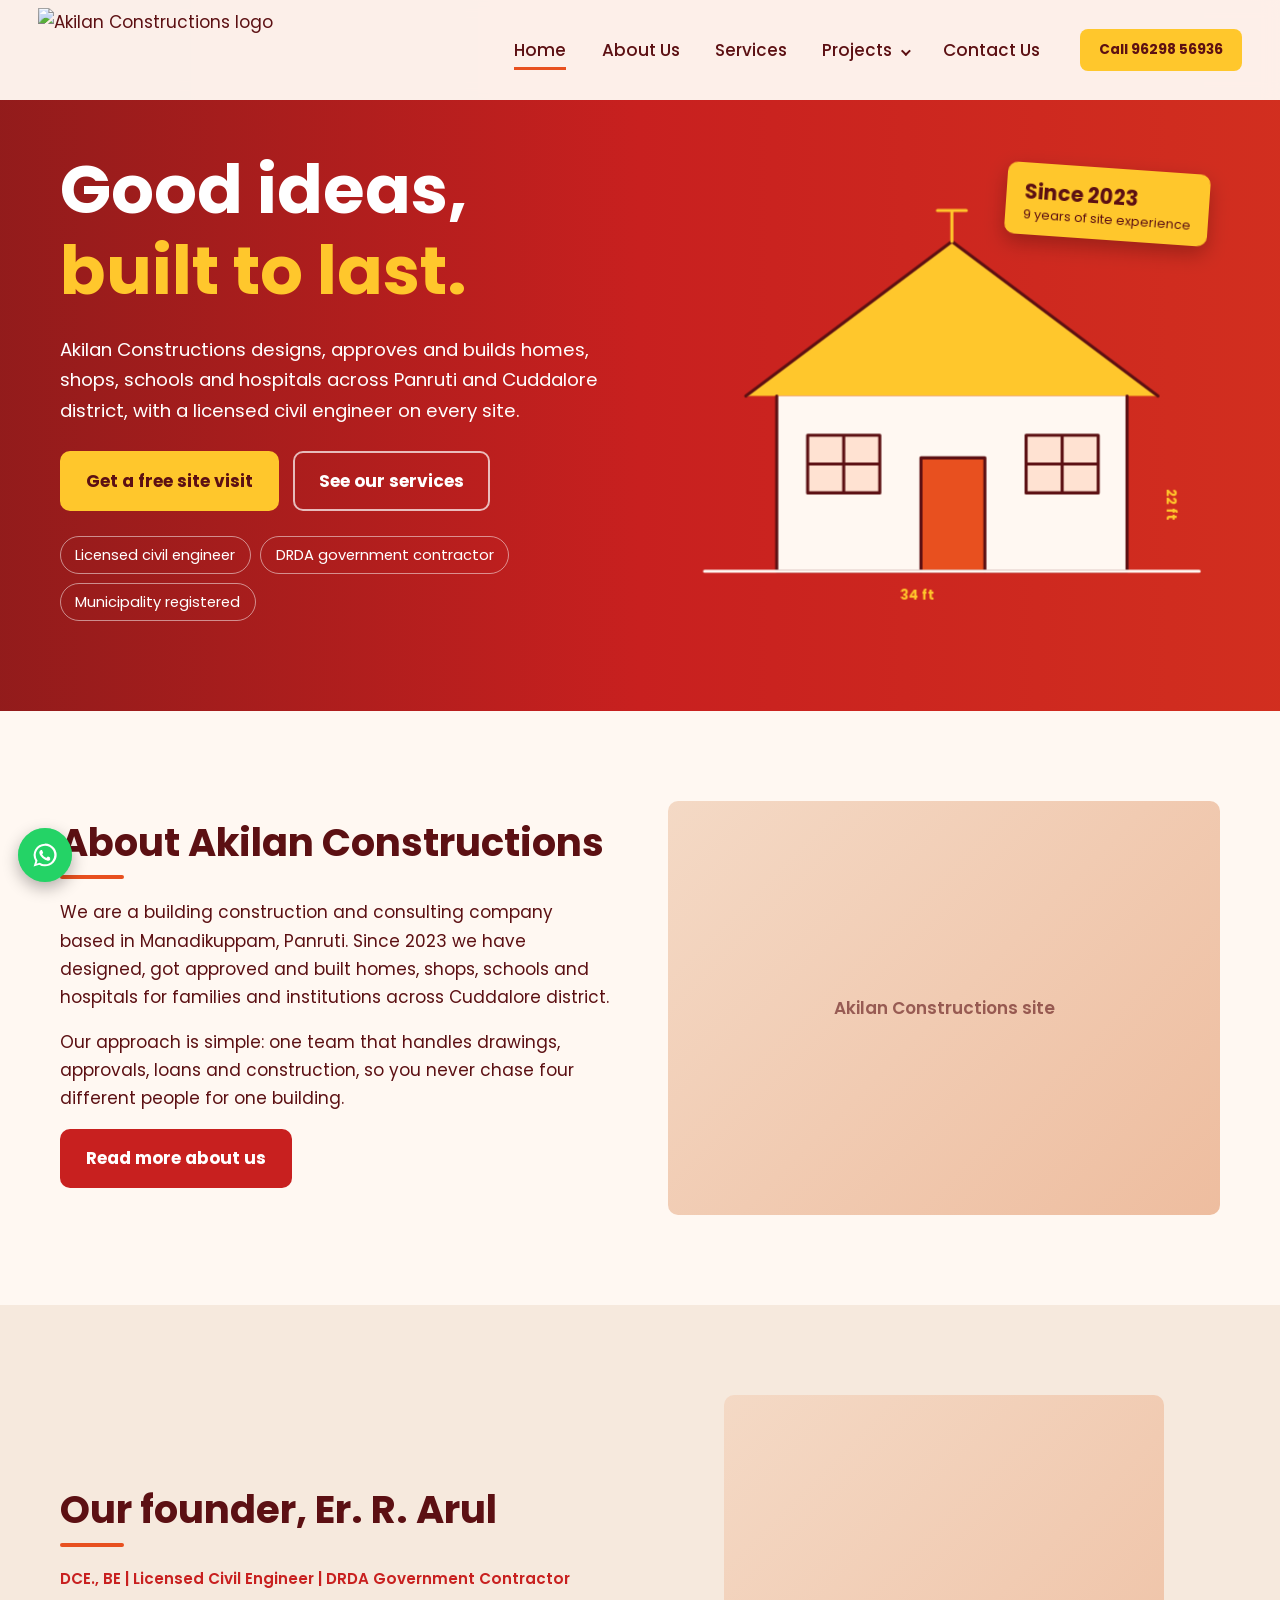
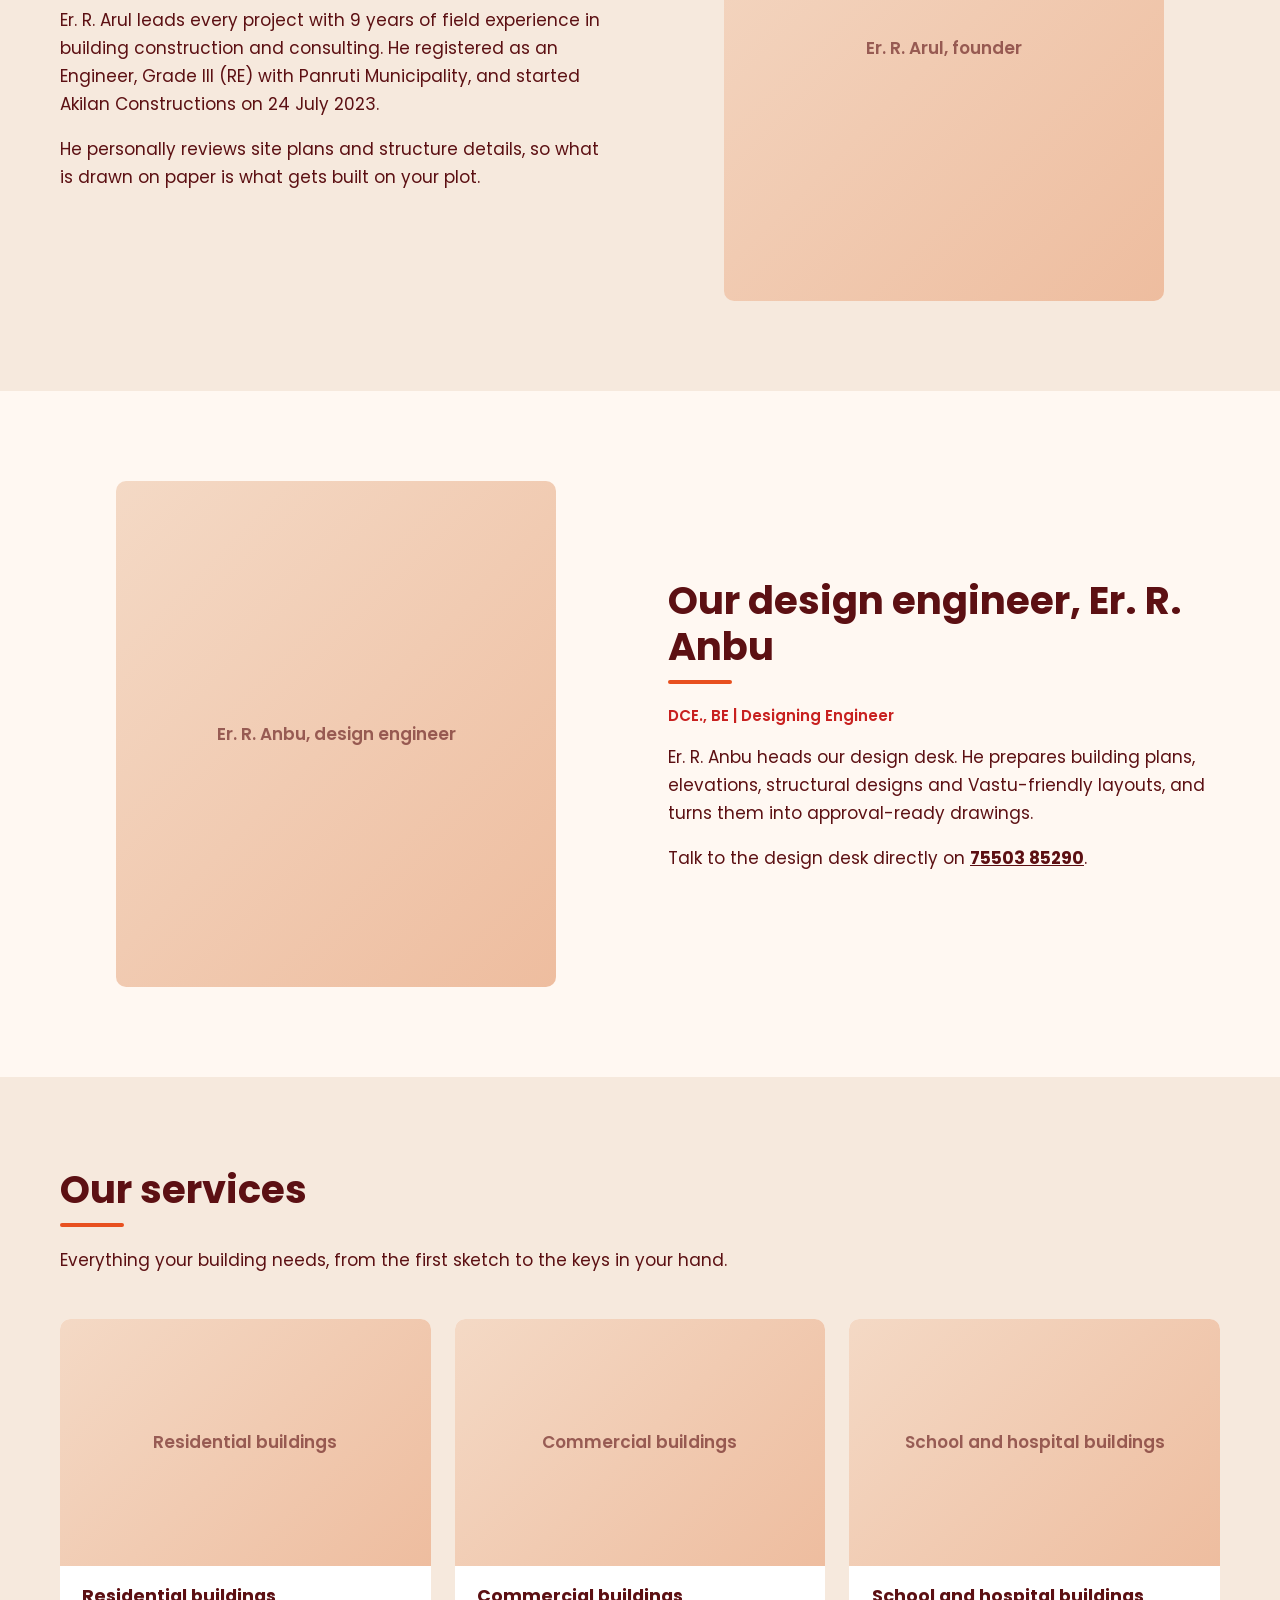
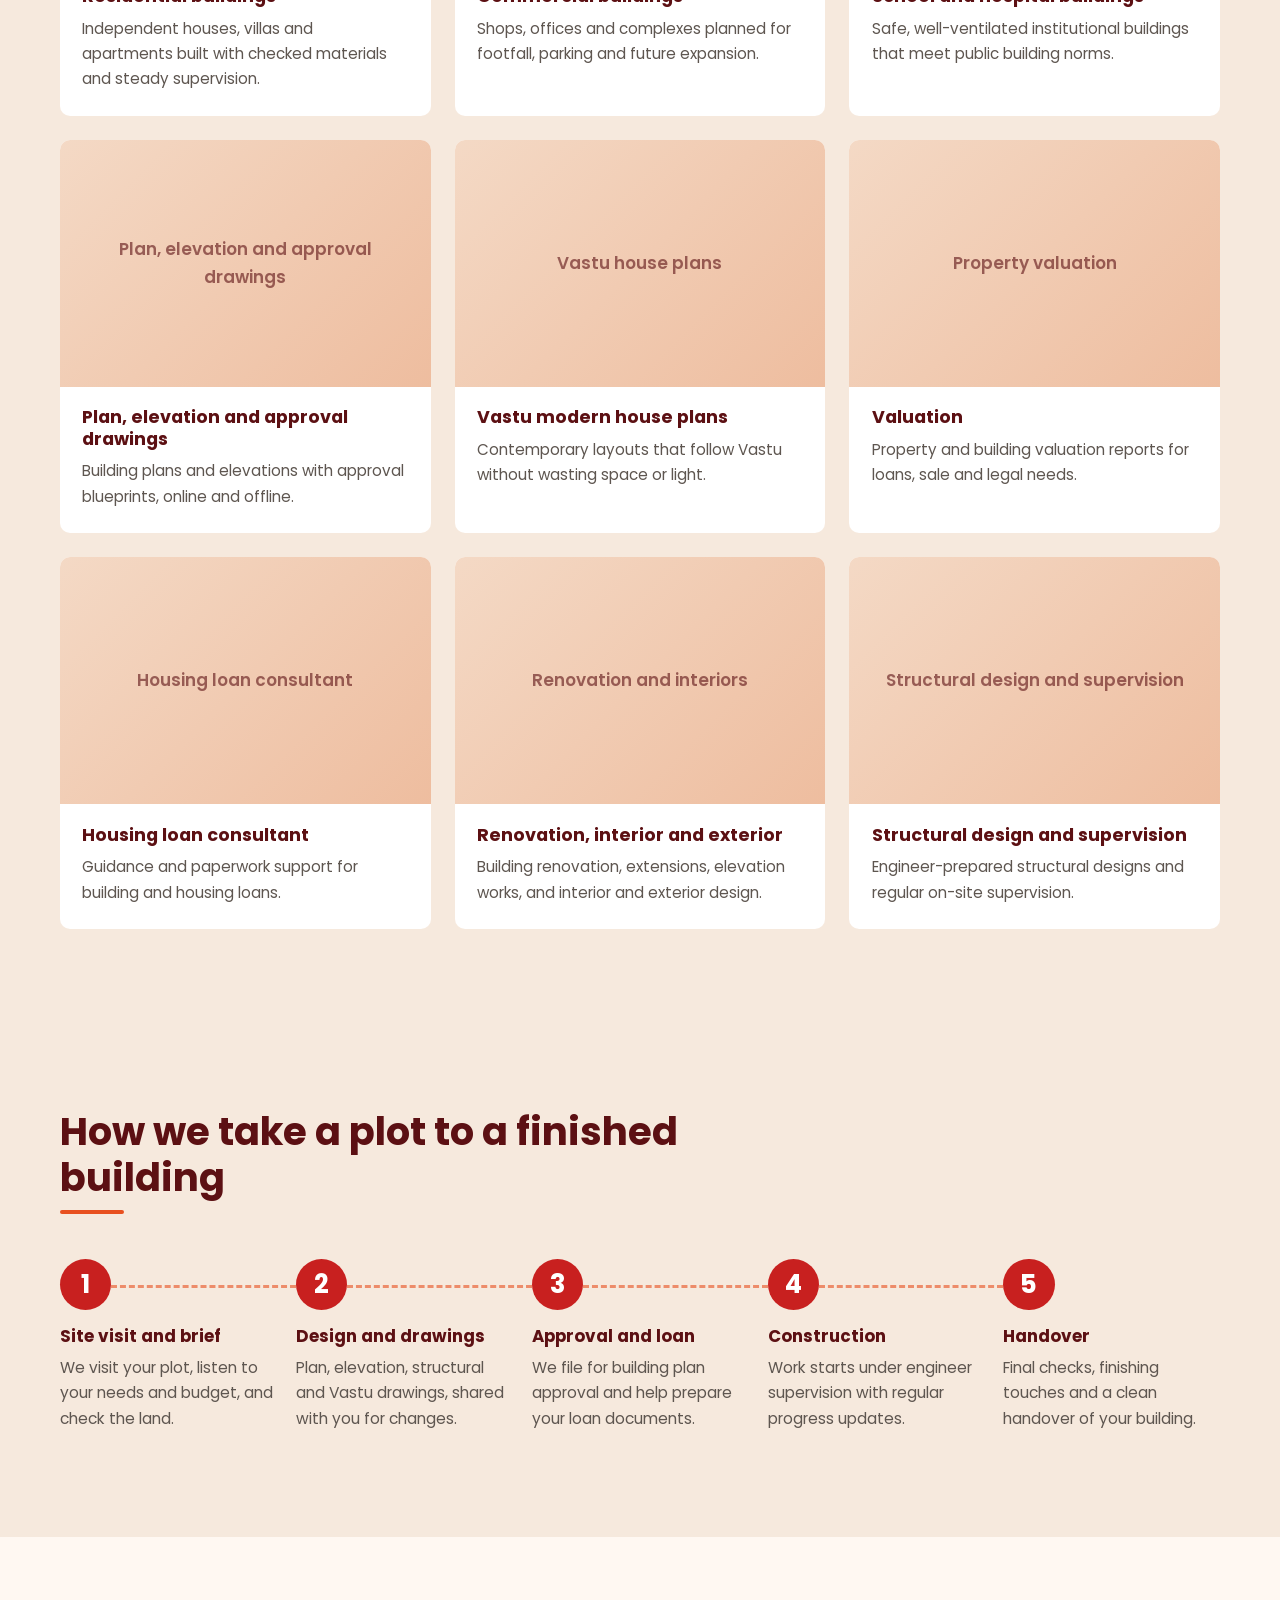
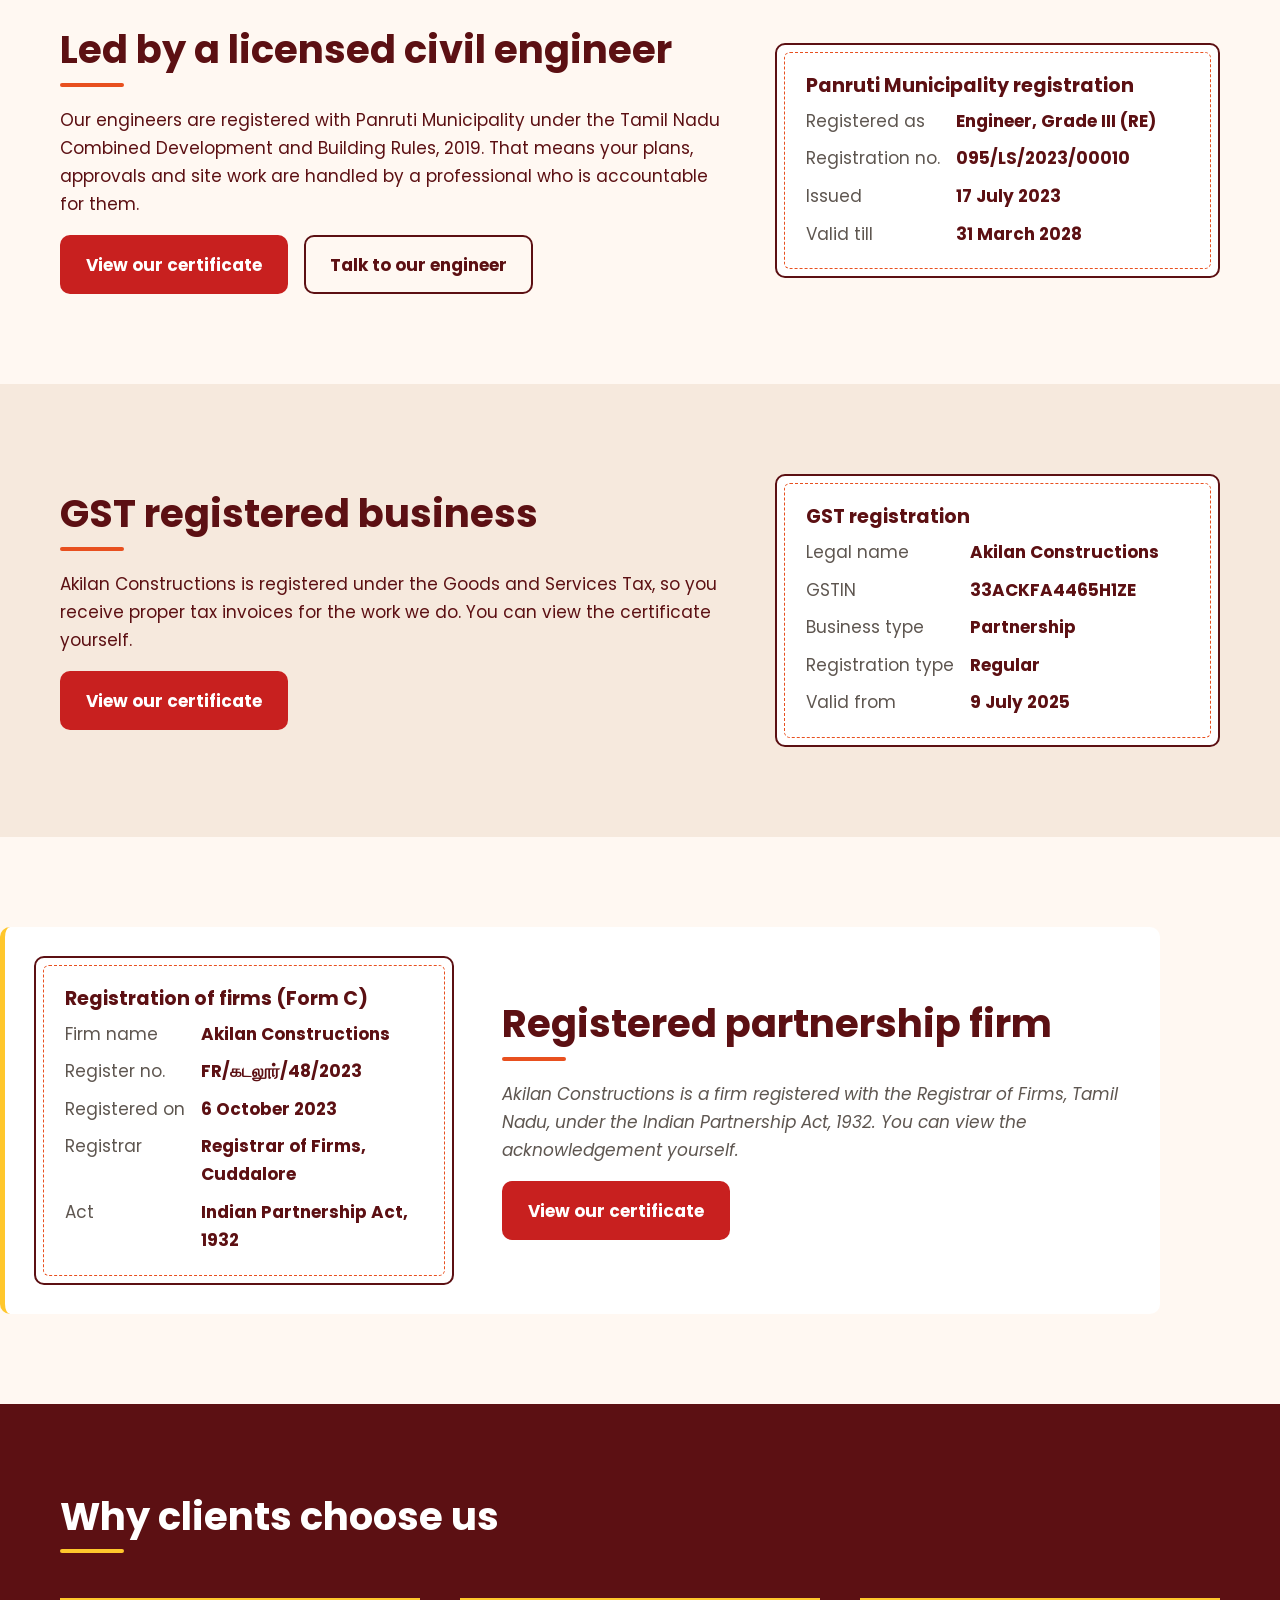
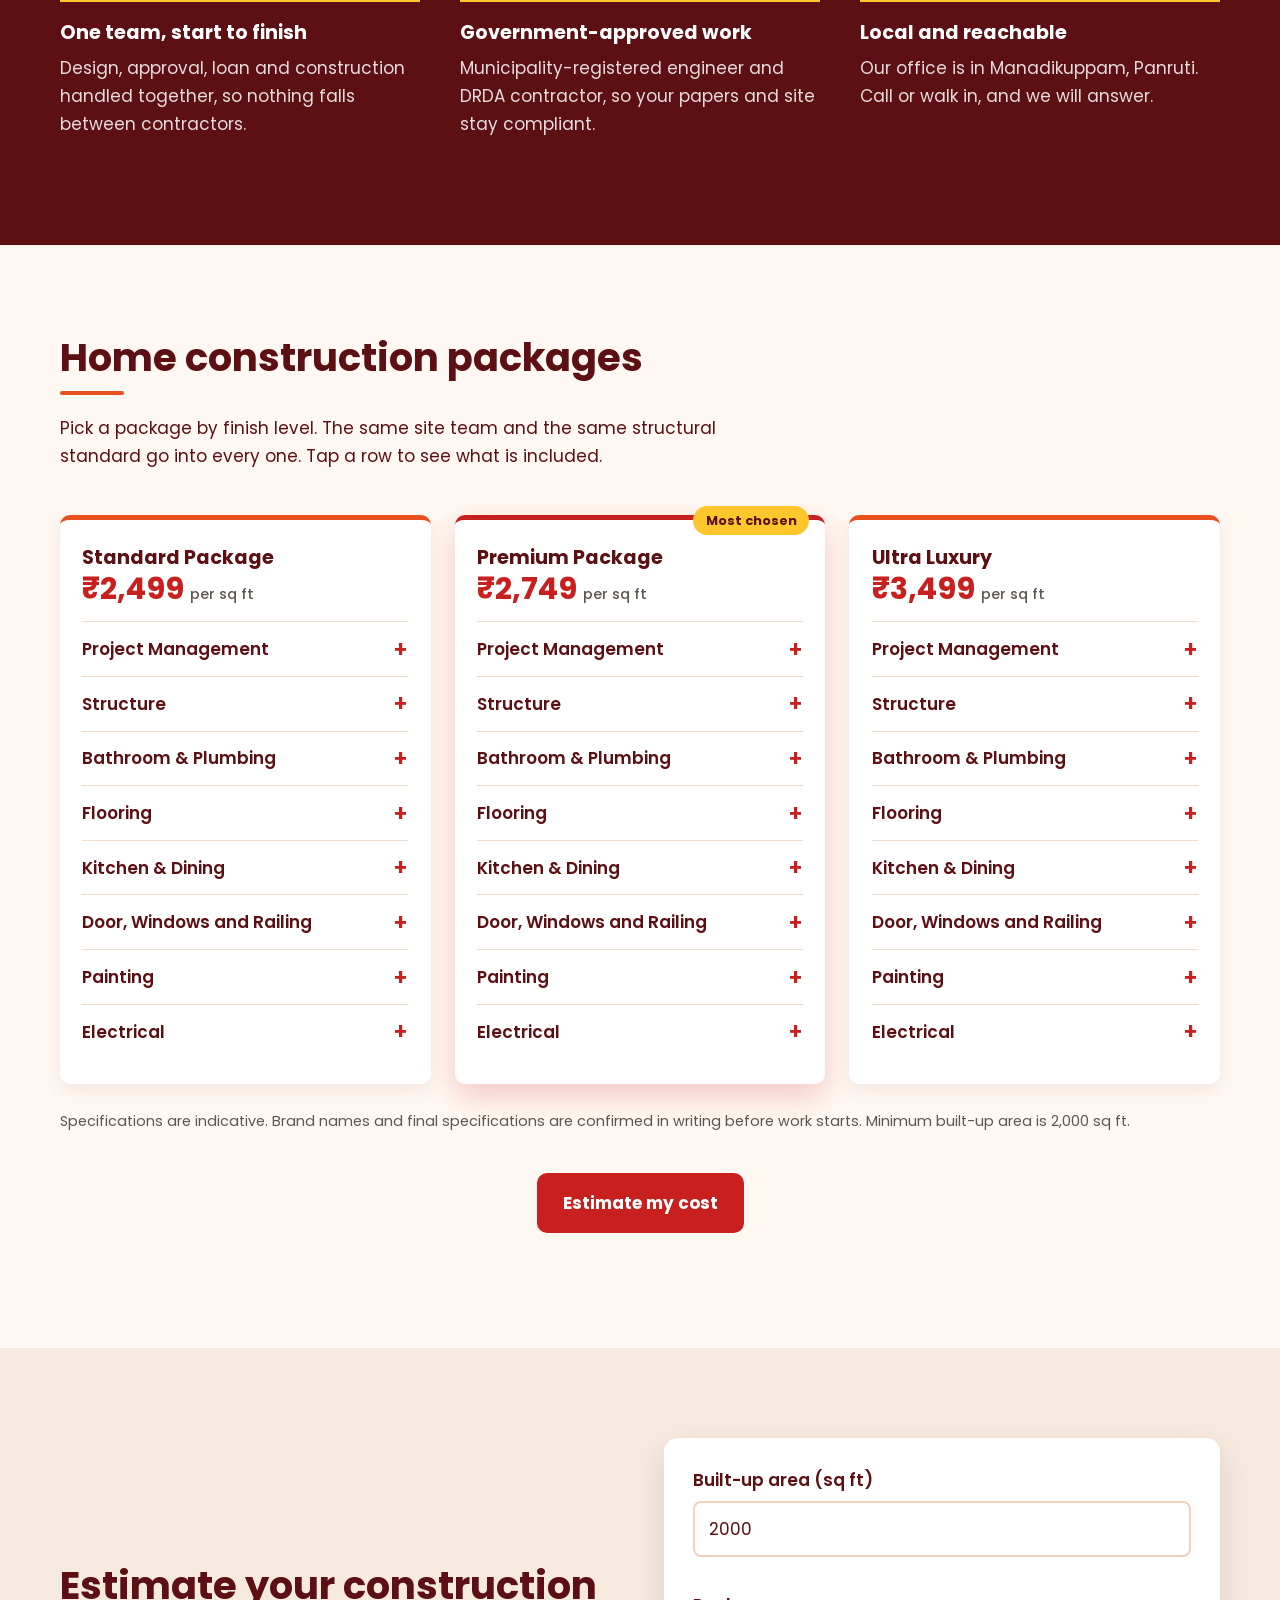
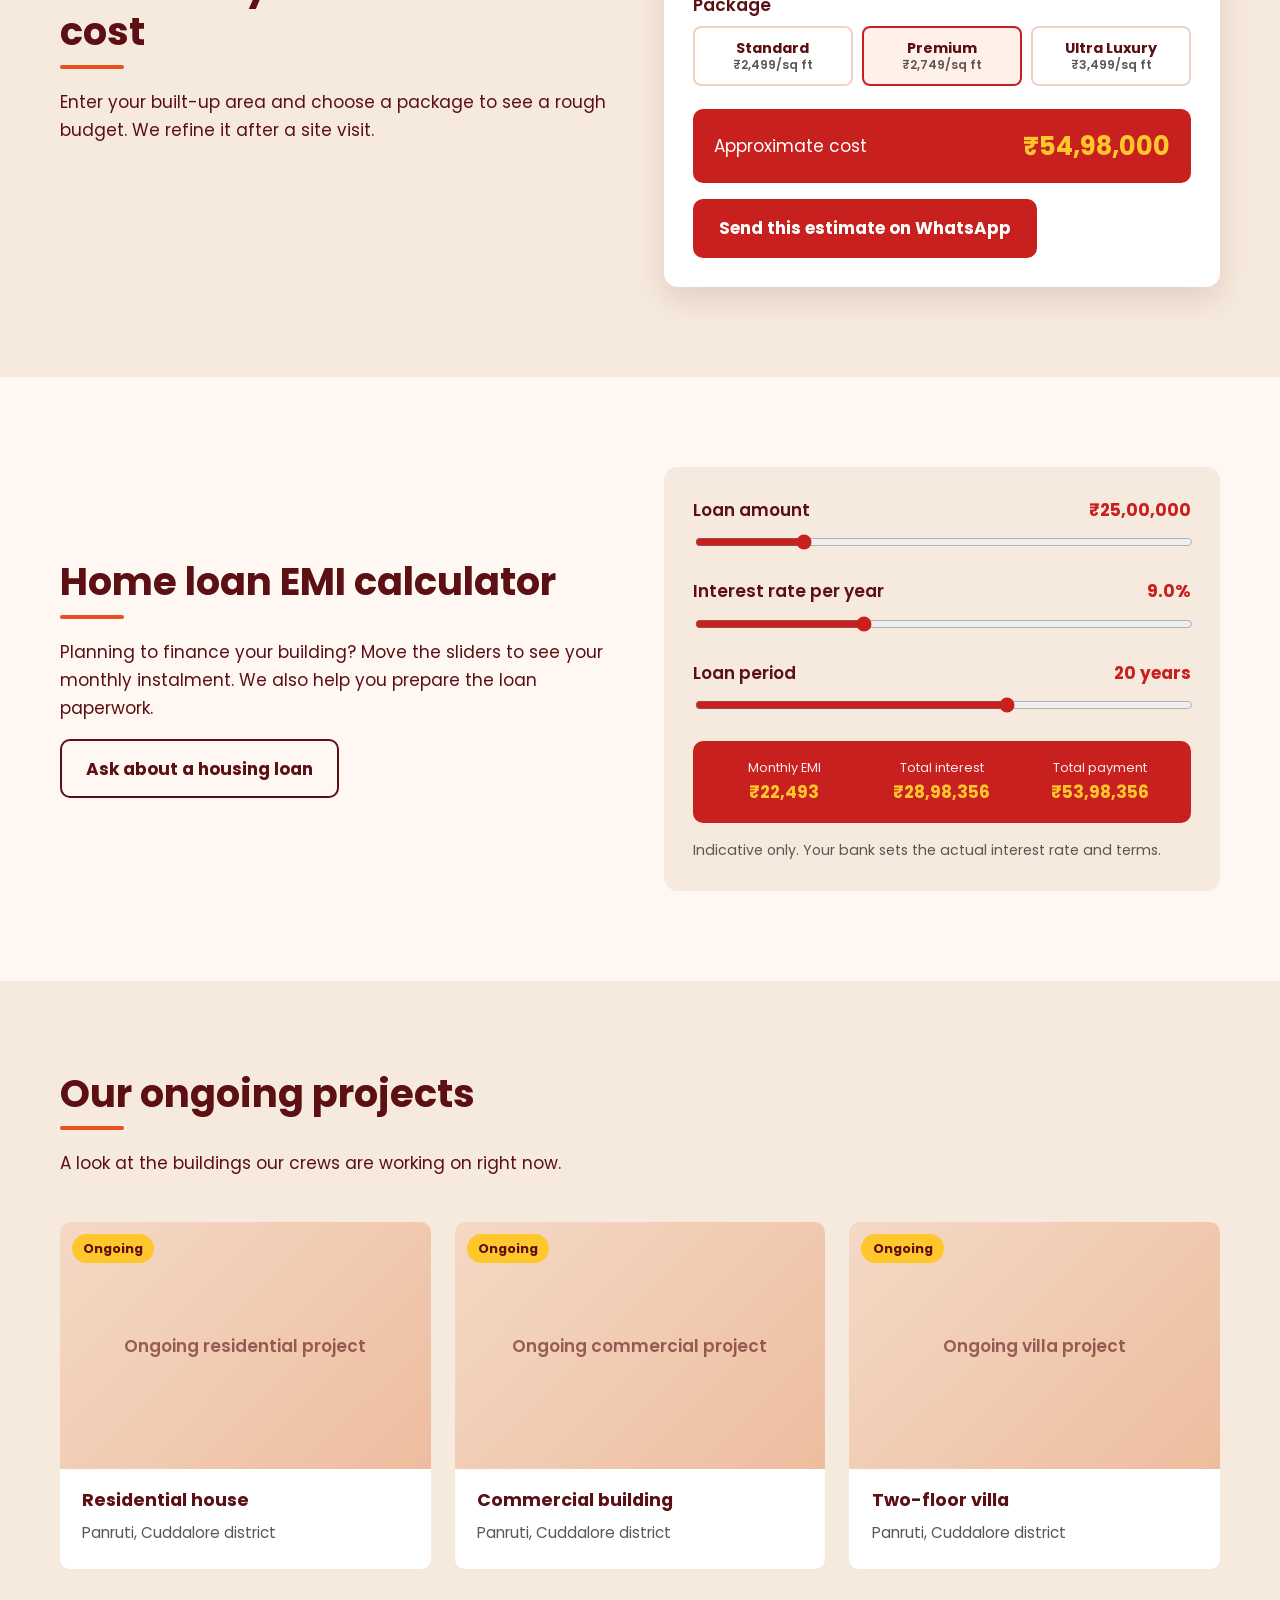
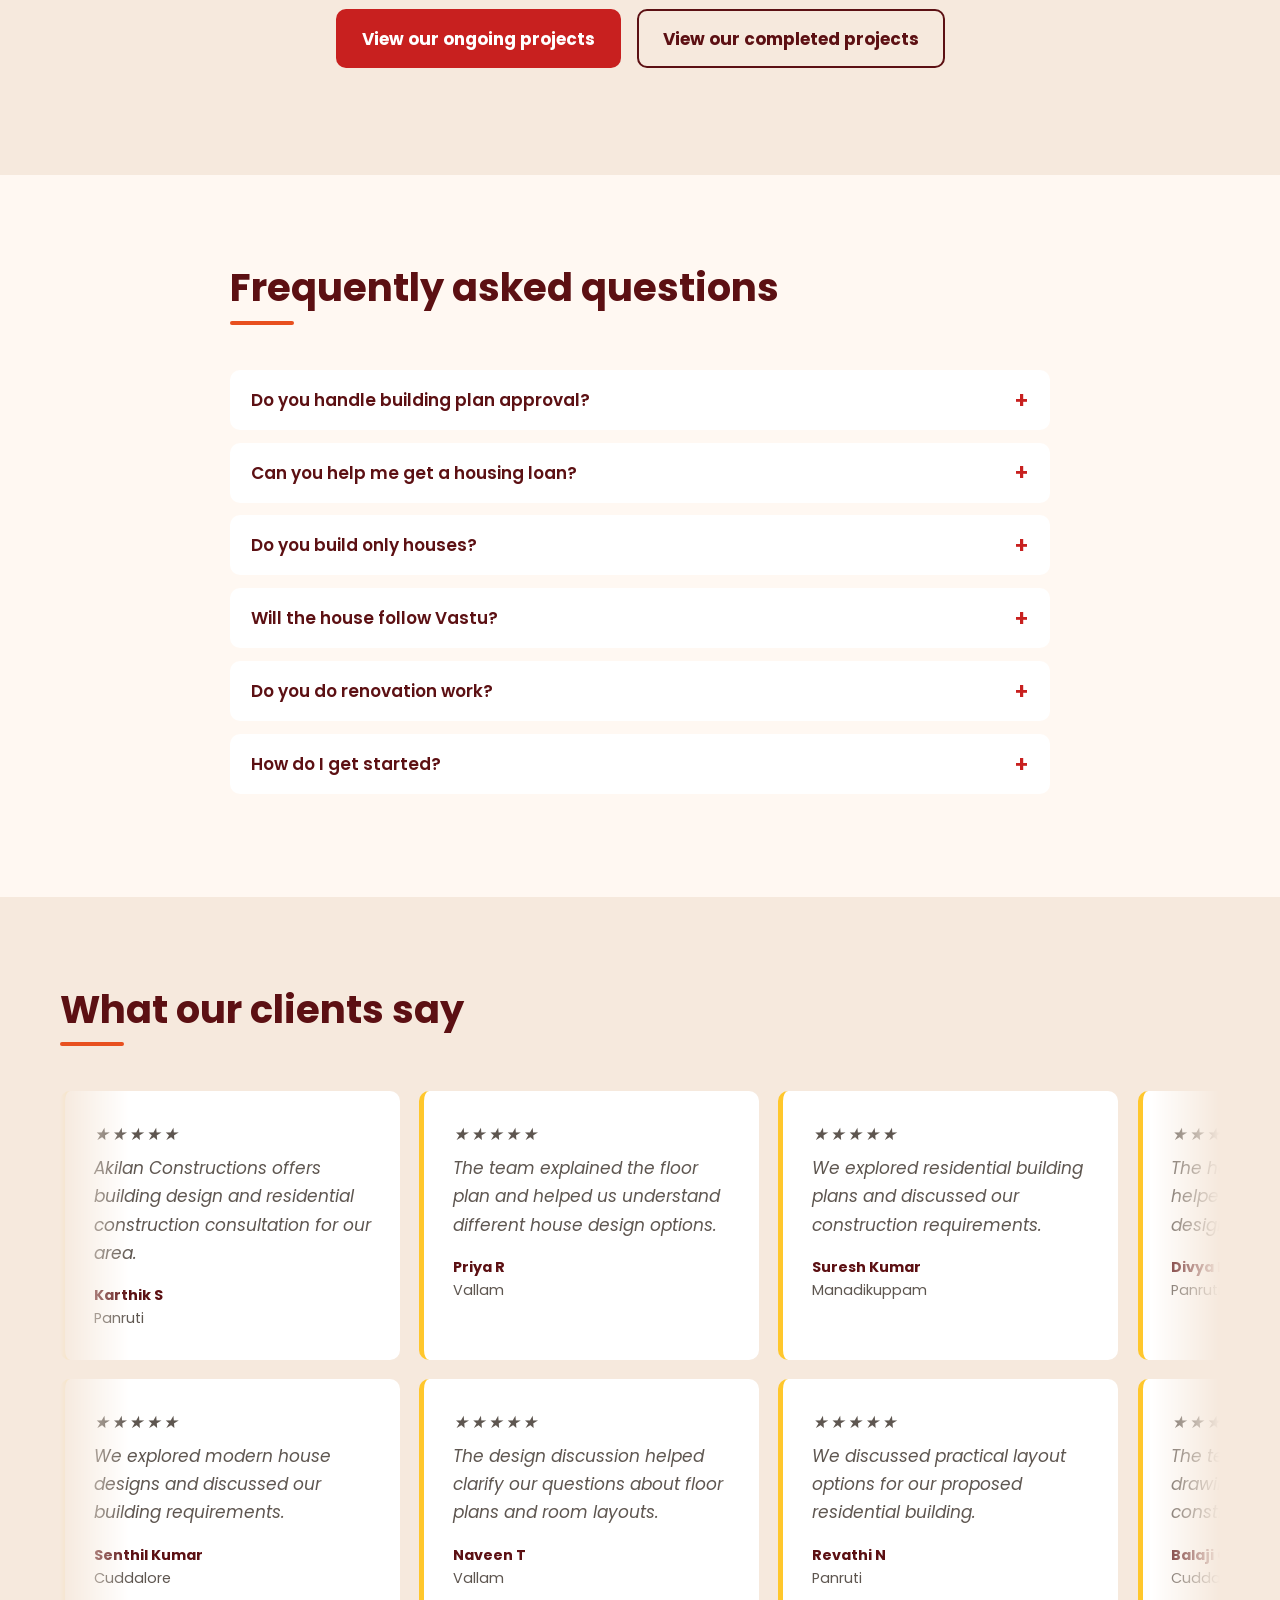
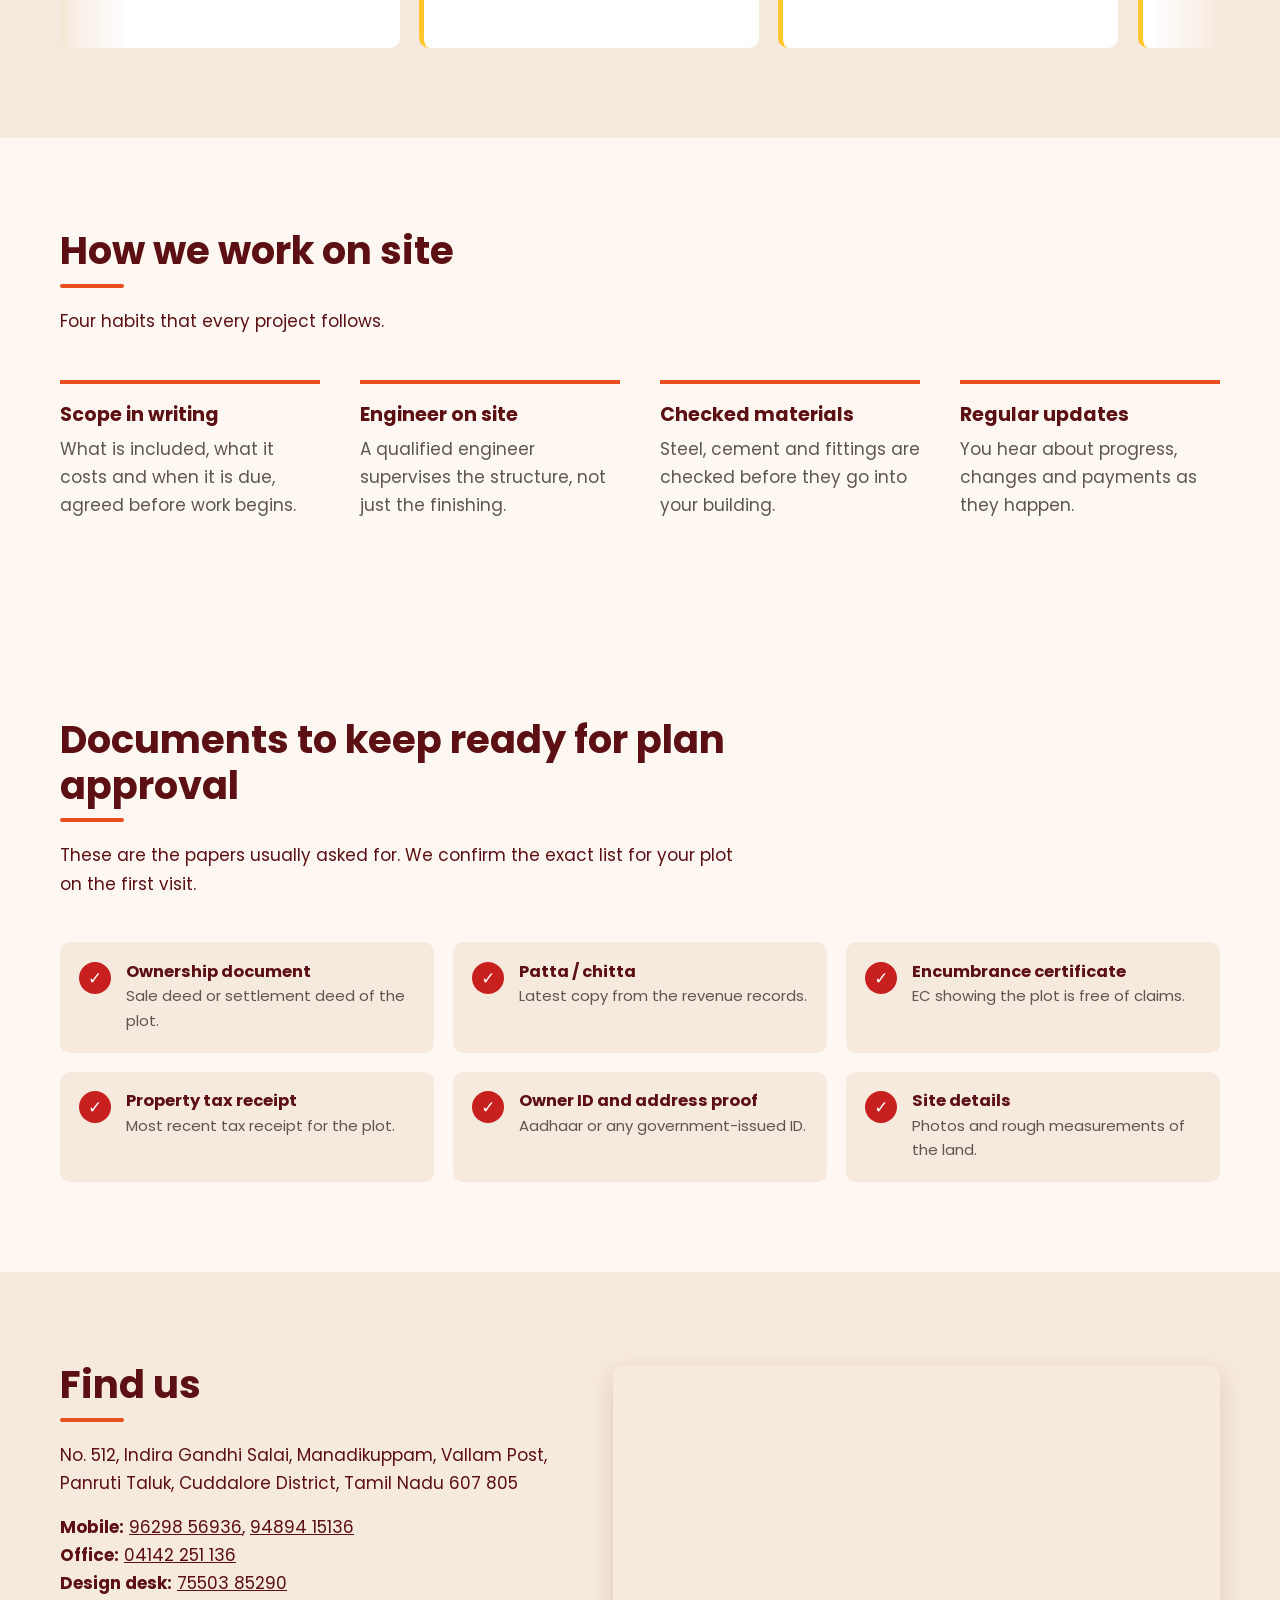
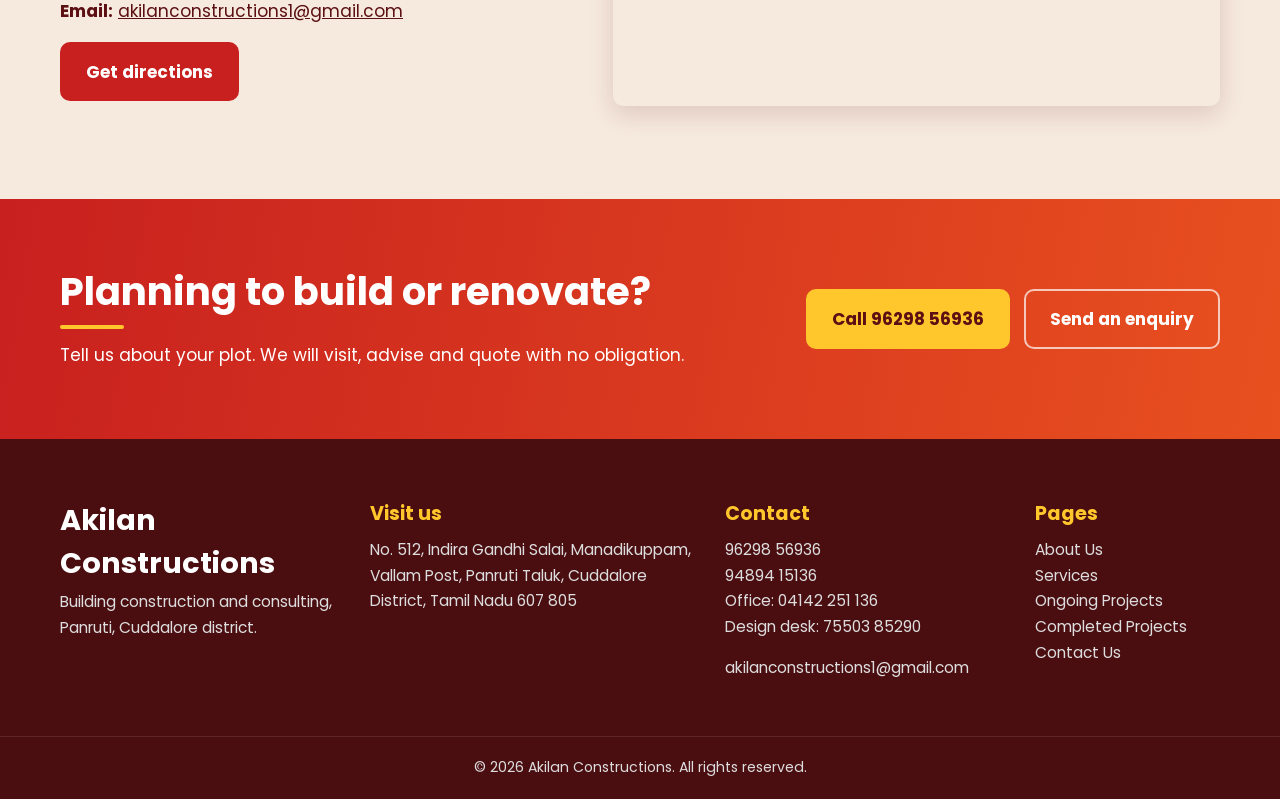
==== index.html @ a01ad52e "Add files via upload" ====
<!DOCTYPE html>
<html lang="en">
<head>
<meta charset="UTF-8">
<meta name="viewport" content="width=device-width, initial-scale=1">
<title>Akilan Constructions | Building Construction &amp; Consulting, Panruti</title>
<meta name="description" content="Akilan Constructions, Panruti: residential, commercial, school and hospital buildings, plan approval, Vastu house plans, valuation and housing loan help.">
<link rel="preconnect" href="https://fonts.googleapis.com">
<link rel="preconnect" href="https://fonts.gstatic.com" crossorigin>
<link href="https://fonts.googleapis.com/css2?family=Poppins:wght@400;500;600;700&display=swap" rel="stylesheet">
<link rel="stylesheet" href="css/style.css">
</head>
<body>

<header class="site-header" id="top">
  <div class="container nav-wrap">
    <a href="index.html" class="logo" aria-label="Akilan Constructions home">
      <img src="images/logo.png" alt="Akilan Constructions logo">
    </a>

    <button class="menu-toggle" aria-label="Open menu" aria-expanded="false" aria-controls="nav">
      <span></span><span></span><span></span>
    </button>

    <nav id="nav" class="nav">
      <ul>
        <li><a href="index.html" class="active">Home</a></li>
        <li><a href="about.html">About Us</a></li>
        <li><a href="services.html">Services</a></li>
        <li class="has-sub">
          <a href="projects.html" aria-haspopup="true">Projects <span class="caret" aria-hidden="true"></span></a>
          <ul class="sub">
            <li><a href="ongoing-projects.html">Ongoing Projects</a></li>
            <li><a href="completed-projects.html">Completed Projects</a></li>
          </ul>
        </li>
        <li><a href="contact.html">Contact Us</a></li>
      </ul>
      <a href="tel:+919629856936" class="btn btn-yellow nav-call">Call 96298 56936</a>
    </nav>
  </div>
</header>

<main>
<!-- HERO -->
<section class="hero">
  <div class="container hero-grid">
    <div class="hero-copy">
      <h1><span class="line">Good ideas,</span><span class="line">built to last.</span></h1>
      <p class="lead">Akilan Constructions designs, approves and builds homes, shops, schools and hospitals across Panruti and Cuddalore district, with a licensed civil engineer on every site.</p>
      <div class="hero-actions">
        <a href="contact.html" class="btn btn-red">Get a free site visit</a>
        <a href="services.html" class="btn btn-ghost">See our services</a>
      </div>
      <ul class="hero-tags">
        <li>Licensed civil engineer</li>
        <li>DRDA government contractor</li>
        <li>Municipality registered</li>
      </ul>
    </div>
    <div class="hero-art" aria-hidden="true">
  <svg viewBox="0 0 520 440" class="house-svg">
    <g class="fills">
      <polygon points="60,230 260,80 460,230" fill="#FFC72C"/>
      <rect x="90" y="230" width="340" height="170" fill="#FFF8F2"/>
      <rect x="230" y="290" width="62" height="110" fill="#E8501F"/>
      <rect x="120" y="268" width="70" height="56" fill="#FFE2D2"/>
      <rect x="332" y="268" width="70" height="56" fill="#FFE2D2"/>
    </g>
    <g class="strokes" fill="none" stroke="#5C1013" stroke-width="3" stroke-linecap="round" stroke-linejoin="round">
      <path pathLength="1" d="M60 230 L260 80 L460 230"/>
      <path pathLength="1" d="M90 230 V400 H430 V230"/>
      <path pathLength="1" d="M230 400 V290 H292 V400"/>
      <path pathLength="1" d="M120 268 H190 V324 H120 Z M155 268 V324 M120 296 H190"/>
      <path pathLength="1" d="M332 268 H402 V324 H332 Z M367 268 V324 M332 296 H402"/>
      <path pathLength="1" d="M20 400 H500" stroke="#FFF8F2"/>
      <path pathLength="1" d="M260 80 V50 M246 50 H274" stroke="#FFC72C"/>
    </g>
    <g class="dims" fill="#FFC72C" font-family="Poppins" font-size="13" font-weight="700">
      <text x="210" y="428">34 ft</text>
      <text x="468" y="320" transform="rotate(90 468 320)">22 ft</text>
    </g>
  </svg>
  <div class="stamp"><strong>Since 2023</strong><span>9 years of site experience</span></div>
</div>

  </div>
</section>

<!-- ABOUT US (text left, image right) -->
<section class="section" id="about">
  <div class="container split">
    <div class="reveal">
      <h2>About Akilan Constructions</h2>
      <p>We are a building construction and consulting company based in Manadikuppam, Panruti. Since 2023 we have designed, got approved and built homes, shops, schools and hospitals for families and institutions across Cuddalore district.</p>
      <p>Our approach is simple: one team that handles drawings, approvals, loans and construction, so you never chase four different people for one building.</p>
      <a href="about.html" class="btn btn-red">Read more about us</a>
    </div>
    <figure class="photo reveal"><img src="images/about.jpg" alt="Akilan Constructions site" loading="lazy"></figure>
  </div>
</section>

<!-- FOUNDER (text left, image right) -->
<section class="section alt" id="founder">
  <div class="container split">
    <div class="reveal">
      <h2>Our founder, Er. R. Arul</h2>
      <p class="role">DCE., BE | Licensed Civil Engineer | DRDA Government Contractor</p>
      <p>Er. R. Arul leads every project with 9 years of field experience in building construction and consulting. He registered as an Engineer, Grade III (RE) with Panruti Municipality, and started Akilan Constructions on 24 July 2023.</p>
      <p>He personally reviews site plans and structure details, so what is drawn on paper is what gets built on your plot.</p>
    </div>
    <figure class="photo tall reveal"><img src="images/founder.jpg" alt="Er. R. Arul, founder" loading="lazy"></figure>
  </div>
</section>

<!-- DESIGN ENGINEER (image left, text right) -->
<section class="section" id="design-engineer">
  <div class="container split flip">
    <div class="reveal">
      <h2>Our design engineer, Er. R. Anbu</h2>
      <p class="role">DCE., BE | Designing Engineer</p>
      <p>Er. R. Anbu heads our design desk. He prepares building plans, elevations, structural designs and Vastu-friendly layouts, and turns them into approval-ready drawings.</p>
      <p>Talk to the design desk directly on <a href="tel:+917550385290"><strong>75503 85290</strong></a>.</p>
    </div>
    <figure class="photo tall reveal"><img src="images/design-engineer.jpg" alt="Er. R. Anbu, design engineer" loading="lazy"></figure>
  </div>
</section>

<!-- SERVICES (3 x 3) -->
<section class="section alt" id="services">
  <div class="container">
    <div class="section-head reveal">
      <h2>Our services</h2>
      <p>Everything your building needs, from the first sketch to the keys in your hand.</p>
    </div>
    <div class="svc-grid">
      <article class="svc reveal"><figure class="photo"><img src="images/service-1.jpg" alt="Residential buildings" loading="lazy"></figure><div><h3>Residential buildings</h3><p>Independent houses, villas and apartments built with checked materials and steady supervision.</p></div></article>
      <article class="svc reveal"><figure class="photo"><img src="images/service-2.jpg" alt="Commercial buildings" loading="lazy"></figure><div><h3>Commercial buildings</h3><p>Shops, offices and complexes planned for footfall, parking and future expansion.</p></div></article>
      <article class="svc reveal"><figure class="photo"><img src="images/service-3.jpg" alt="School and hospital buildings" loading="lazy"></figure><div><h3>School and hospital buildings</h3><p>Safe, well-ventilated institutional buildings that meet public building norms.</p></div></article>
      <article class="svc reveal"><figure class="photo"><img src="images/service-4.jpg" alt="Plan, elevation and approval drawings" loading="lazy"></figure><div><h3>Plan, elevation and approval drawings</h3><p>Building plans and elevations with approval blueprints, online and offline.</p></div></article>
      <article class="svc reveal"><figure class="photo"><img src="images/service-5.jpg" alt="Vastu house plans" loading="lazy"></figure><div><h3>Vastu modern house plans</h3><p>Contemporary layouts that follow Vastu without wasting space or light.</p></div></article>
      <article class="svc reveal"><figure class="photo"><img src="images/service-6.jpg" alt="Property valuation" loading="lazy"></figure><div><h3>Valuation</h3><p>Property and building valuation reports for loans, sale and legal needs.</p></div></article>
      <article class="svc reveal"><figure class="photo"><img src="images/service-7.jpg" alt="Housing loan consultant" loading="lazy"></figure><div><h3>Housing loan consultant</h3><p>Guidance and paperwork support for building and housing loans.</p></div></article>
      <article class="svc reveal"><figure class="photo"><img src="images/service-8.jpg" alt="Renovation and interiors" loading="lazy"></figure><div><h3>Renovation, interior and exterior</h3><p>Building renovation, extensions, elevation works, and interior and exterior design.</p></div></article>
      <article class="svc reveal"><figure class="photo"><img src="images/service-9.jpg" alt="Structural design and supervision" loading="lazy"></figure><div><h3>Structural design and supervision</h3><p>Engineer-prepared structural designs and regular on-site supervision.</p></div></article>
    </div>
  </div>
</section>

<!-- PROCESS -->
<section class="section process">
  <div class="container">
    <div class="section-head reveal"><h2>How we take a plot to a finished building</h2></div>
    <ol class="steps">
      <li class="reveal"><span>1</span><h3>Site visit and brief</h3><p>We visit your plot, listen to your needs and budget, and check the land.</p></li>
      <li class="reveal"><span>2</span><h3>Design and drawings</h3><p>Plan, elevation, structural and Vastu drawings, shared with you for changes.</p></li>
      <li class="reveal"><span>3</span><h3>Approval and loan</h3><p>We file for building plan approval and help prepare your loan documents.</p></li>
      <li class="reveal"><span>4</span><h3>Construction</h3><p>Work starts under engineer supervision with regular progress updates.</p></li>
      <li class="reveal"><span>5</span><h3>Handover</h3><p>Final checks, finishing touches and a clean handover of your building.</p></li>
    </ol>
  </div>
</section>

<!-- LICENSED ENGINEER -->
<section class="section">
  <div class="container about-grid">
    <div class="reveal">
      <h2>Led by a licensed civil engineer</h2>
      <p>Our engineers are registered with Panruti Municipality under the Tamil Nadu Combined Development and Building Rules, 2019. That means your plans, approvals and site work are handled by a professional who is accountable for them.</p>
      <div class="btn-row left"><button type="button" class="btn btn-red" data-open="certModal">View our certificate</button><a href="contact.html" class="btn btn-ghost-dark">Talk to our engineer</a></div>
    </div>
    <aside class="cert reveal" aria-label="Registration details">
      <h3>Panruti Municipality registration</h3>
      <dl>
        <dt>Registered as</dt><dd>Engineer, Grade III (RE)</dd>
        <dt>Registration no.</dt><dd>095/LS/2023/00010</dd>
        <dt>Issued</dt><dd>17 July 2023</dd>
        <dt>Valid till</dt><dd>31 March 2028</dd>
      </dl>
    </aside>
  </div>
</section>

<!-- GST REGISTRATION -->
<section class="section alt">
  <div class="container about-grid">
    <div class="reveal">
      <h2>GST registered business</h2>
      <p>Akilan Constructions is registered under the Goods and Services Tax, so you receive proper tax invoices for the work we do. You can view the certificate yourself.</p>
      <div class="btn-row left"><button type="button" class="btn btn-red" data-open="gstModal">View our certificate</button></div>
    </div>
    <aside class="cert reveal" aria-label="GST registration details">
      <h3>GST registration</h3>
      <dl>
        <dt>Legal name</dt><dd>Akilan Constructions</dd>
        <dt>GSTIN</dt><dd>33ACKFA4465H1ZE</dd>
        <dt>Business type</dt><dd>Partnership</dd>
        <dt>Registration type</dt><dd>Regular</dd>
        <dt>Valid from</dt><dd>9 July 2025</dd>
      </dl>
    </aside>
  </div>
</section>

<!-- FIRM REGISTRATION -->
<section class="section">
  <div class="container about-grid rev">
    <div class="reveal">
      <h2>Registered partnership firm</h2>
      <p>Akilan Constructions is a firm registered with the Registrar of Firms, Tamil Nadu, under the Indian Partnership Act, 1932. You can view the acknowledgement yourself.</p>
      <div class="btn-row left"><button type="button" class="btn btn-red" data-open="firmModal">View our certificate</button></div>
    </div>
    <aside class="cert reveal" aria-label="Firm registration details">
      <h3>Registration of firms (Form C)</h3>
      <dl>
        <dt>Firm name</dt><dd>Akilan Constructions</dd>
        <dt>Register no.</dt><dd>FR/கடலூர்/48/2023</dd>
        <dt>Registered on</dt><dd>6 October 2023</dd>
        <dt>Registrar</dt><dd>Registrar of Firms, Cuddalore</dd>
        <dt>Act</dt><dd>Indian Partnership Act, 1932</dd>
      </dl>
    </aside>
  </div>
</section>

<!-- WHY US -->
<section class="section why">
  <div class="container">
    <div class="section-head reveal"><h2>Why clients choose us</h2></div>
    <div class="why-grid">
      <div class="reveal"><h3>One team, start to finish</h3><p>Design, approval, loan and construction handled together, so nothing falls between contractors.</p></div>
      <div class="reveal"><h3>Government-approved work</h3><p>Municipality-registered engineer and DRDA contractor, so your papers and site stay compliant.</p></div>
      <div class="reveal"><h3>Local and reachable</h3><p>Our office is in Manadikuppam, Panruti. Call or walk in, and we will answer.</p></div>
    </div>
  </div>
</section>

<!-- CONSTRUCTION PACKAGES (rendered by script.js from the data at the top of that file) -->
<section class="section" id="packages">
  <div class="container">
    <div class="section-head reveal">
      <h2>Home construction packages</h2>
      <p>Pick a package by finish level. The same site team and the same structural standard go into every one. Tap a row to see what is included.</p>
    </div>
    <div class="pkg-grid" id="pkgGrid"></div>
    <p class="note reveal">Specifications are indicative. Brand names and final specifications are confirmed in writing before work starts. Minimum built-up area is 2,000 sq ft.</p>
    <p class="center reveal"><a href="#estimate" class="btn btn-red">Estimate my cost</a></p>
  </div>
</section>

<!-- COST ESTIMATOR -->
<section class="section alt" id="estimate">
  <div class="container tool">
    <div class="reveal">
      <h2>Estimate your construction cost</h2>
      <p>Enter your built-up area and choose a package to see a rough budget. We refine it after a site visit.</p>
    </div>
    <div class="tool-card reveal">
      <label for="estArea">Built-up area (sq ft)</label>
      <input id="estArea" type="number" min="500" step="50" value="2000" inputmode="numeric">
      <p class="hint" id="estHint"></p>
      <fieldset class="pkg-pick" id="estPkgs"><legend>Package</legend></fieldset>
      <div class="result"><span>Approximate cost</span><b id="estTotal">₹0</b></div>
      <button type="button" class="btn btn-red" id="estSend">Send this estimate on WhatsApp</button>
    </div>
  </div>
</section>

<!-- EMI CALCULATOR -->
<section class="section" id="emi">
  <div class="container tool">
    <div class="reveal">
      <h2>Home loan EMI calculator</h2>
      <p>Planning to finance your building? Move the sliders to see your monthly instalment. We also help you prepare the loan paperwork.</p>
      <a href="contact.html" class="btn btn-ghost-dark">Ask about a housing loan</a>
    </div>
    <div class="tool-card reveal">
      <div class="slider"><label for="emiAmt">Loan amount <output id="emiAmtV"></output></label><input type="range" id="emiAmt" min="500000" max="10000000" step="100000" value="2500000"></div>
      <div class="slider"><label for="emiRate">Interest rate per year <output id="emiRateV"></output></label><input type="range" id="emiRate" min="6" max="15" step="0.1" value="9"></div>
      <div class="slider"><label for="emiYears">Loan period <output id="emiYearsV"></output></label><input type="range" id="emiYears" min="3" max="30" step="1" value="20"></div>
      <div class="result three">
        <div><span>Monthly EMI</span><b id="emiMonthly"></b></div>
        <div><span>Total interest</span><b id="emiInt"></b></div>
        <div><span>Total payment</span><b id="emiTotal"></b></div>
      </div>
      <p class="hint">Indicative only. Your bank sets the actual interest rate and terms.</p>
    </div>
  </div>
</section>

<!-- ONGOING PROJECTS -->
<section class="section alt" id="projects">
  <div class="container">
    <div class="section-head reveal"><h2>Our ongoing projects</h2><p>A look at the buildings our crews are working on right now.</p></div>
    <div class="svc-grid proj-grid">
      <article class="svc reveal"><figure class="photo"><img src="images/project-1.jpg" alt="Ongoing residential project" loading="lazy"><span class="badge">Ongoing</span></figure><div><h3>Residential house</h3><p>Panruti, Cuddalore district</p></div></article>
      <article class="svc reveal"><figure class="photo"><img src="images/project-2.jpg" alt="Ongoing commercial project" loading="lazy"><span class="badge">Ongoing</span></figure><div><h3>Commercial building</h3><p>Panruti, Cuddalore district</p></div></article>
      <article class="svc reveal"><figure class="photo"><img src="images/project-3.jpg" alt="Ongoing villa project" loading="lazy"><span class="badge">Ongoing</span></figure><div><h3>Two-floor villa</h3><p>Panruti, Cuddalore district</p></div></article>
    </div>
    <p class="center btn-row reveal">
      <a href="ongoing-projects.html" class="btn btn-red">View our ongoing projects</a>
      <a href="completed-projects.html" class="btn btn-ghost-dark">View our completed projects</a>
    </p>
  </div>
</section>

<!-- FAQ -->
<section class="section" id="faq">
  <div class="container faq-wrap">
    <div class="section-head reveal"><h2>Frequently asked questions</h2></div>
    <div class="faq reveal">
      <details><summary>Do you handle building plan approval?</summary><p>Yes. We prepare the plan and elevation with approval blueprint drawings and apply online or offline, depending on what your local body needs.</p></details>
      <details><summary>Can you help me get a housing loan?</summary><p>Yes. We act as housing loan consultants and help you prepare the drawings, estimates and documents banks ask for.</p></details>
      <details><summary>Do you build only houses?</summary><p>No. We build residential and commercial buildings as well as schools and hospitals.</p></details>
      <details><summary>Will the house follow Vastu?</summary><p>If you want it to. We design Vastu-friendly modern house plans and adjust them to your plot.</p></details>
      <details><summary>Do you do renovation work?</summary><p>Yes. We renovate and extend existing buildings, and also do elevation, interior and exterior work.</p></details>
      <details><summary>How do I get started?</summary><p>Call us on 96298 56936 or send an enquiry. We will arrange a site visit, discuss your needs and share a plan and quote.</p></details>
    </div>
  </div>
</section>

<!-- TESTIMONIALS -->
<section class="section alt" id="reviews">
  <div class="container">
    <div class="section-head reveal"><h2>What our clients say</h2></div>
    <!-- 20 reviews are listed in script.js (REVIEWS). Replace them with real client reviews. -->
    <div class="marquee" id="revRows"></div>
  </div>
</section>

<!-- HOW WE WORK -->
<section class="section" id="how-we-work">
  <div class="container">
    <div class="section-head reveal"><h2>How we work on site</h2><p>Four habits that every project follows.</p></div>
    <div class="why-grid four">
      <div class="reveal"><h3>Scope in writing</h3><p>What is included, what it costs and when it is due, agreed before work begins.</p></div>
      <div class="reveal"><h3>Engineer on site</h3><p>A qualified engineer supervises the structure, not just the finishing.</p></div>
      <div class="reveal"><h3>Checked materials</h3><p>Steel, cement and fittings are checked before they go into your building.</p></div>
      <div class="reveal"><h3>Regular updates</h3><p>You hear about progress, changes and payments as they happen.</p></div>
    </div>
  </div>
</section>

<!-- DOCUMENTS CHECKLIST -->
<section class="section" id="documents">
  <div class="container">
    <div class="section-head reveal"><h2>Documents to keep ready for plan approval</h2><p>These are the papers usually asked for. We confirm the exact list for your plot on the first visit.</p></div>
    <div class="doc-grid">
      <div class="doc reveal"><div><h3>Ownership document</h3><p>Sale deed or settlement deed of the plot.</p></div></div>
      <div class="doc reveal"><div><h3>Patta / chitta</h3><p>Latest copy from the revenue records.</p></div></div>
      <div class="doc reveal"><div><h3>Encumbrance certificate</h3><p>EC showing the plot is free of claims.</p></div></div>
      <div class="doc reveal"><div><h3>Property tax receipt</h3><p>Most recent tax receipt for the plot.</p></div></div>
      <div class="doc reveal"><div><h3>Owner ID and address proof</h3><p>Aadhaar or any government-issued ID.</p></div></div>
      <div class="doc reveal"><div><h3>Site details</h3><p>Photos and rough measurements of the land.</p></div></div>
    </div>
  </div>
</section>

<!-- FIND US -->
<section class="section alt" id="find-us">
  <div class="container find">
    <div class="reveal">
      <h2>Find us</h2>
      <address>No. 512, Indira Gandhi Salai, Manadikuppam, Vallam Post, Panruti Taluk, Cuddalore District, Tamil Nadu 607 805</address>
      <p><strong>Mobile:</strong> <a href="tel:+919629856936">96298 56936</a>, <a href="tel:+919489415136">94894 15136</a><br>
      <strong>Office:</strong> <a href="tel:04142251136">04142 251 136</a><br>
      <strong>Design desk:</strong> <a href="tel:+917550385290">75503 85290</a><br>
      <strong>Email:</strong> <a href="mailto:akilanconstructions1@gmail.com">akilanconstructions1@gmail.com</a></p>
      <a class="btn btn-red" target="_blank" rel="noopener" href="https://www.google.com/maps/search/?api=1&query=Manadikuppam+Panruti+Tamil+Nadu+607805">Get directions</a>
    </div>
    <div class="map reveal">
      <iframe title="Akilan Constructions location" loading="lazy" referrerpolicy="no-referrer-when-downgrade" src="https://www.google.com/maps?q=Manadikuppam,+Panruti,+Tamil+Nadu+607805&amp;output=embed"></iframe>
    </div>
  </div>
</section>

<!-- CTA -->
<section class="cta">
  <div class="container cta-inner reveal">
    <div>
      <h2>Planning to build or renovate?</h2>
      <p>Tell us about your plot. We will visit, advise and quote with no obligation.</p>
    </div>
    <div class="cta-actions">
      <a href="tel:+919629856936" class="btn btn-yellow">Call 96298 56936</a>
      <a href="contact.html" class="btn btn-ghost">Send an enquiry</a>
    </div>
  </div>
</section>
</main>

<footer class="footer">
  <div class="container footer-grid">
    <div>
      <p class="f-brand">Akilan Constructions</p>
      <p>Building construction and consulting, Panruti, Cuddalore district.</p>
    </div>
    <div>
      <h4>Visit us</h4>
      <address>No. 512, Indira Gandhi Salai, Manadikuppam, Vallam Post, Panruti Taluk, Cuddalore District, Tamil Nadu 607 805</address>
    </div>
    <div>
      <h4>Contact</h4>
      <p><a href="tel:+919629856936">96298 56936</a><br><a href="tel:+919489415136">94894 15136</a><br>Office: <a href="tel:04142251136">04142 251 136</a><br>Design desk: <a href="tel:+917550385290">75503 85290</a></p>
      <p><a href="mailto:akilanconstructions1@gmail.com">akilanconstructions1@gmail.com</a></p>
    </div>
    <div>
      <h4>Pages</h4>
      <p><a href="about.html">About Us</a><br><a href="services.html">Services</a><br><a href="ongoing-projects.html">Ongoing Projects</a><br><a href="completed-projects.html">Completed Projects</a><br><a href="contact.html">Contact Us</a></p>
    </div>
  </div>
  <p class="copy">© <span id="year">2026</span> Akilan Constructions. All rights reserved.</p>
</footer>

<a href="https://wa.me/919629856936" class="wa" aria-label="Chat on WhatsApp" target="_blank" rel="noopener">
  <svg viewBox="0 0 32 32" width="28" height="28" aria-hidden="true"><path fill="#fff" d="M16 3a13 13 0 0 0-11 19.8L3 29l6.4-2A13 13 0 1 0 16 3zm0 23.6c-2 0-3.9-.6-5.5-1.600l-.4-.2-3.800 1.200 1.200-3.700-.3-.4A10.600 10.600 0 1 1 16 26.600zm5.800-7.900c-.3-.2-1.900-.9-2.200-1s-.5-.2-.7.200-.8 1-1 1.200-.4.200-.7 0a8.600 8.600 0 0 1-4.300-3.700c-.3-.6.300-.5.900-1.700.1-.2 0-.4 0-.5l-1-2.300c-.2-.6-.5-.5-.7-.5h-.6a1.200 1.200 0 0 0-.9.400 3.700 3.700 0 0 0-1.100 2.700 6.400 6.400 0 0 0 1.400 3.400 14.600 14.600 0 0 0 5.600 4.900c2.100.9 2.900.9 3.400.8a2.900 2.900 0 0 0 1.900-1.300 2.400 2.400 0 0 0 .2-1.300c-.1-.1-.3-.2-.6-.4z"/></svg>
</a>
<button class="to-top" aria-label="Back to top">↑</button>

<div class="progress" id="progress" aria-hidden="true"></div>

<div class="modal" id="certModal" role="dialog" aria-modal="true" aria-label="Registration certificate" hidden>
  <div class="modal-box wide"><button type="button" class="modal-x" data-close aria-label="Close">×</button>
    <img src="images/certificate.jpg" alt="Panruti Municipality professional registration certificate">
  </div>
</div>

<div class="modal" id="enquiryModal" role="dialog" aria-modal="true" aria-label="Enquiry form" hidden>
  <div class="modal-box enq"><button type="button" class="modal-x" data-close aria-label="Close">×</button>
    <div id="enqFormWrap">
      <h3>Planning to build? Get a free site visit</h3>
      <p>Share your details and the chat continues on WhatsApp.</p>
      <form id="enqForm" novalidate>
        <label>Your name<input type="text" name="name" required autocomplete="name"></label>
        <label>Mobile number<input name="phone" type="tel" required inputmode="tel" autocomplete="tel"></label>
        <label>What do you need?<select name="need"><option>New house construction</option><option>Commercial building</option><option>School or hospital building</option><option>Plan and approval drawings</option><option>Renovation</option><option>Housing loan help</option><option>Other</option></select></label>
        <label>Message (optional)<textarea name="msg" rows="2"></textarea></label>
        <p class="err" id="enqErr" role="alert"></p>
        <button class="btn btn-red" type="submit">Send on WhatsApp</button>
      </form>
    </div>
    <div id="enqDone" hidden><h3>Thank you!</h3><p>WhatsApp should have opened with your message. Press send there and we will call you back soon.</p></div>
  </div>
</div>

<div class="modal" id="gstModal" role="dialog" aria-modal="true" aria-label="GST registration certificate" hidden>
  <div class="modal-box wide"><button type="button" class="modal-x" data-close aria-label="Close">×</button>
    <img src="images/gst-certificate.jpg" alt="GST registration certificate of Akilan Constructions">
  </div>
</div>

<div class="modal" id="firmModal" role="dialog" aria-modal="true" aria-label="Firm registration certificate" hidden>
  <div class="modal-box wide"><button type="button" class="modal-x" data-close aria-label="Close">×</button>
    <img src="images/firm-certificate.jpg" alt="Form C acknowledgement of registration of firm, Akilan Constructions">
  </div>
</div>

<script src="js/script.js"></script>
</body>
</html>
---- css/style.css ----
/* Akilan Constructions - palette taken from the client's flyer */
:root{
  --red:#C8201F; --orange:#E8501F; --yellow:#FFC72C;
  --ink:#5C1013; --paper:#FFF8F2; --sand:#F6E9DD; --muted:#5E5650;
  --head:'Poppins',system-ui,sans-serif;
  --body:'Poppins',system-ui,sans-serif;
  --radius:10px;
}
*,*::before,*::after{box-sizing:border-box}
html{scroll-behavior:smooth;scroll-padding-top:84px}
body{margin:0;font-family:var(--body);color:var(--ink);background:var(--paper);line-height:1.65;font-size:17px}
img,svg{max-width:100%}
a{color:inherit}
h1,h2,h3{font-family:var(--head);line-height:1.2;margin:0 0 .5em}
h2{font-size:clamp(1.7rem,3.6vw,2.4rem);font-weight:700}
h3{font-size:1.2rem;font-weight:700}
p{margin:0 0 1em;max-width:62ch}
:focus-visible{outline:3px solid var(--yellow);outline-offset:3px}
.container{width:min(1160px,92%);margin-inline:auto}
.center{text-align:center;margin-top:2.5rem}
.center p,.center{max-width:none}

/* Buttons */
.btn{display:inline-block;padding:.85rem 1.5rem;border-radius:var(--radius);font-weight:700;text-decoration:none;border:2px solid transparent;transition:transform .2s,background .2s,color .2s,border-color .2s}
.btn:hover{transform:translateY(-2px)}
.btn-red{background:var(--red);color:#fff}
.btn-red:hover{background:var(--orange)}
.btn-yellow{background:var(--yellow);color:var(--ink)}
.btn-yellow:hover{background:#fff}
.btn-ghost{border-color:rgba(255,255,255,.7);color:#fff}
.btn-ghost:hover{background:#fff;color:var(--red)}
.btn-ghost-dark{border-color:var(--ink);color:var(--ink)}
.btn-ghost-dark:hover{background:var(--ink);color:#fff}

/* Header */
.site-header{position:fixed;inset:0 0 auto 0;z-index:50;background:rgba(255,248,242,.96);backdrop-filter:blur(8px);transition:box-shadow .3s}
.site-header.scrolled{box-shadow:0 4px 18px rgba(92,16,19,.15)}
.nav-wrap{width:100%;padding:0 3%;display:flex;align-items:center;justify-content:space-between;min-height:100px;transition:min-height .3s}
.site-header.scrolled .nav-wrap{min-height:62px}
.logo{display:flex;align-items:center;gap:.6rem;text-decoration:none}
.logo img{height:84px;width:auto;display:block;transition:height .3s}
.site-header.scrolled .logo img{height:50px}
.nav{display:flex;align-items:center;gap:1.6rem}
.nav ul{list-style:none;margin:0;padding:0;display:flex;gap:.4rem}
.nav li{position:relative}
.nav a{text-decoration:none}
.nav ul>li>a{display:block;padding:.6rem .9rem;font-weight:500;border-radius:8px;position:relative}
.nav ul>li>a::after{content:"";position:absolute;left:.9rem;right:.9rem;bottom:.25rem;height:3px;background:var(--orange);transform:scaleX(0);transform-origin:left;transition:transform .25s}
.nav ul>li>a:hover::after,.nav a.active::after{transform:scaleX(1)}
.caret{display:inline-block;width:7px;height:7px;border:solid currentColor;border-width:0 2px 2px 0;transform:rotate(45deg) translateY(-2px);margin-left:5px;transition:transform .25s}
.sub{position:absolute;top:100%;left:0;min-width:220px;background:#fff;border-radius:var(--radius);box-shadow:0 12px 30px rgba(92,16,19,.18);padding:.5rem;flex-direction:column;gap:0;opacity:0;visibility:hidden;transform:translateY(8px);transition:.25s}
.has-sub:hover .sub,.has-sub:focus-within .sub{opacity:1;visibility:visible;transform:none}
.has-sub:hover .caret{transform:rotate(225deg) translateY(-2px)}
.sub a{display:block;padding:.65rem .9rem;border-radius:8px}
.sub a:hover{background:var(--sand);color:var(--red)}
.menu-toggle{display:none;background:none;border:0;padding:.6rem;cursor:pointer}
.menu-toggle span{display:block;width:26px;height:3px;background:var(--ink);margin:5px 0;transition:.3s}

/* Hero */
.hero{position:relative;background:var(--red) url('images/header-bg.jpg') center/cover no-repeat;color:#fff;padding:150px 0 90px;overflow:hidden}
.hero::before{content:"";position:absolute;inset:0;background:url('images/header-bg.jpg') center/cover no-repeat;animation:kenburns 22s ease-in-out infinite alternate}
.hero::after{content:"";position:absolute;inset:0;background:linear-gradient(90deg,rgba(142,27,27,.92) 0%,rgba(200,32,31,.7) 50%,rgba(232,80,31,.3) 100%)}
@keyframes kenburns{to{transform:scale(1.12)}}
.hero-grid{z-index:2}
.hero-grid{position:relative;display:grid;grid-template-columns:1.05fr .95fr;gap:2rem;align-items:center}
.hero-copy{max-width:680px}
.hero h1{font-size:clamp(2.3rem,5.5vw,4.2rem);font-weight:700;margin-bottom:.35em}
.hero h1 .line{display:block;overflow:hidden}
.hero h1 .line{animation:rise .9s cubic-bezier(.2,.8,.2,1) both}
.hero h1 .line:nth-child(2){animation-delay:.18s;color:var(--yellow)}
@keyframes rise{from{transform:translateY(110%)}to{transform:none}}
.lead{font-size:1.15rem;opacity:0;animation:fade .8s .7s forwards}
.hero-actions{display:flex;flex-wrap:wrap;gap:.9rem;margin:1.6rem 0;opacity:0;animation:fade .8s .9s forwards}
.hero-actions .btn-red{background:var(--yellow);color:var(--ink)}
.hero-actions .btn-red:hover{background:#fff}
.hero-tags{list-style:none;padding:0;margin:0;display:flex;flex-wrap:wrap;gap:.6rem;opacity:0;animation:fade .8s 1.1s forwards}
.hero-tags li{padding:.35rem .9rem;border:1px solid rgba(255,255,255,.5);border-radius:99px;font-size:.92rem}
@keyframes fade{to{opacity:1}}

/* Stats */
.stats{background:var(--ink);color:#fff}
.stats-grid{display:grid;grid-template-columns:repeat(4,1fr)}
.stats-grid div{padding:1.8rem 1rem;text-align:center;border-right:1px solid rgba(255,255,255,.12)}
.stats-grid div:last-child{border:0}
.stats-grid b{display:block;font:700 2.6rem/1 var(--head);color:var(--yellow)}
.stats-grid span{font-size:.95rem;opacity:.85}

/* Sections */
.section{padding:90px 0}
.section-head{max-width:720px;margin-bottom:2.8rem}
.service-grid{display:grid;grid-template-columns:repeat(3,1fr);gap:1.4rem}
.service{background:#fff;padding:1.8rem;border-radius:var(--radius);border-bottom:4px solid var(--orange);transition:transform .25s,box-shadow .25s}
.service:hover{transform:translateY(-6px);box-shadow:0 14px 30px rgba(200,32,31,.16)}
.service svg{width:52px;height:52px;fill:none;stroke:var(--red);stroke-width:2.4;stroke-linecap:round;stroke-linejoin:round;margin-bottom:.8rem}
.service p{margin:0;color:var(--muted)}

/* Process */
.process{background:var(--sand)}
.steps{list-style:none;padding:0;margin:0;display:grid;grid-template-columns:repeat(5,1fr);gap:1.2rem;counter-reset:s;position:relative}
.steps li{position:relative;padding-top:4.2rem}
.steps span{position:absolute;top:0;left:0;width:3.2rem;height:3.2rem;border-radius:50%;background:var(--red);color:#fff;display:grid;place-items:center;font:700 1.6rem var(--head);z-index:1}
.steps li::before{content:"";position:absolute;top:1.6rem;left:3.2rem;right:-1.2rem;border-top:3px dashed var(--orange);opacity:.6}
.steps li:last-child::before{display:none}
.steps h3{font-size:1.05rem}
.steps p{color:var(--muted);font-size:.97rem}

/* About */
.about-grid{display:grid;grid-template-columns:1.2fr .8fr;gap:3rem;align-items:center}
.cert{background:#fff;border:2px solid var(--ink);border-radius:var(--radius);padding:1.8rem;position:relative}
.cert::before{content:"";position:absolute;inset:7px;border:1px dashed var(--orange);border-radius:6px;pointer-events:none}
.cert dl{margin:0;display:grid;grid-template-columns:auto 1fr;gap:.6rem 1rem}
.cert dt{color:var(--muted)}
.cert dd{margin:0;font-weight:700}

/* Why */
.why{background:var(--ink);color:#fff}
.why-grid{display:grid;grid-template-columns:repeat(3,1fr);gap:2.5rem}
.why-grid div{border-top:4px solid var(--yellow);padding-top:1.2rem}
.why-grid p{opacity:.85}

/* CTA */
.cta{background:linear-gradient(100deg,var(--red),var(--orange));color:#fff;padding:70px 0}
.cta-inner{display:flex;flex-wrap:wrap;gap:1.5rem;align-items:center;justify-content:space-between}
.cta h2{margin-bottom:.3em}
.cta p{margin:0}
.cta-actions{display:flex;flex-wrap:wrap;gap:.9rem}

/* Footer */
.footer{background:#4A0D10;color:#ddd;padding:60px 0 0;font-size:.97rem}
.footer-grid{display:grid;grid-template-columns:1.2fr 1.4fr 1.2fr .8fr;gap:2rem}
.footer h4{font:700 1.2rem var(--head);color:var(--yellow);margin:0 0 .6rem}
.f-brand{font:700 1.8rem var(--head);color:#fff;margin-bottom:.3rem}
.footer address{font-style:normal}
.footer a{text-decoration:none}
.footer a:hover{color:var(--yellow)}
.copy{max-width:none;text-align:center;margin:2.5rem 0 0;padding:1.2rem;border-top:1px solid rgba(255,255,255,.1);font-size:.88rem}

/* Floating buttons */
.wa{position:fixed;left:18px;bottom:18px;width:54px;height:54px;border-radius:50%;background:#25D366;display:grid;place-items:center;box-shadow:0 6px 16px rgba(0,0,0,.3);z-index:40;transition:transform .2s}
.wa:hover{transform:scale(1.1)}
.to-top{position:fixed;right:18px;bottom:18px;width:46px;height:46px;border-radius:50%;border:0;background:var(--red);color:#fff;font-size:1.3rem;cursor:pointer;z-index:40;opacity:0;pointer-events:none;transition:.3s}
.to-top.show{opacity:1;pointer-events:auto}

/* Reveal on scroll */
.js .reveal{opacity:0;transform:translateY(24px);transition:opacity .7s,transform .7s}
.js .reveal.in{opacity:1;transform:none}

/* Responsive */
@media (max-width:980px){
  .about-grid{grid-template-columns:1fr}
  .service-grid,.why-grid{grid-template-columns:1fr 1fr}
  .steps{grid-template-columns:1fr 1fr}
  .steps li::before{display:none}
  .footer-grid{grid-template-columns:1fr 1fr}
  .stats-grid{grid-template-columns:1fr 1fr}
  .stats-grid div:nth-child(2){border-right:0}
}
@media (max-width:860px){
  .menu-toggle{display:block}
  .nav{position:absolute;top:100%;left:0;right:0;background:var(--paper);flex-direction:column;align-items:stretch;gap:1rem;padding:1rem 4%;max-height:0;overflow:hidden;visibility:hidden;transition:max-height .35s,visibility .35s;box-shadow:0 12px 20px rgba(0,0,0,.12)}
  .nav.open{max-height:80vh;overflow-y:auto;visibility:visible}
  .nav ul{flex-direction:column}
  .nav ul>li>a::after{display:none}
  .sub{position:static;opacity:1;visibility:visible;transform:none;box-shadow:none;background:var(--sand);display:none;margin:0 0 .3rem .8rem}
  .has-sub.open .sub{display:flex}
  .nav-call{text-align:center}
  .menu-toggle[aria-expanded="true"] span:nth-child(1){transform:translateY(8px) rotate(45deg)}
  .menu-toggle[aria-expanded="true"] span:nth-child(2){opacity:0}
  .menu-toggle[aria-expanded="true"] span:nth-child(3){transform:translateY(-8px) rotate(-45deg)}
}
@media (max-width:600px){
  body{font-size:16px}
  .section{padding:64px 0}
  .hero{padding:120px 0 60px}
  .service-grid,.why-grid,.steps,.footer-grid{grid-template-columns:1fr}
  .logo img{height:60px}.nav-wrap{min-height:80px}
}
@media (prefers-reduced-motion:reduce){
  *,*::before,*::after{animation-duration:.01ms!important;animation-delay:0s!important;transition-duration:.01ms!important}
}

/* ---- Home page sections ---- */
.alt{background:var(--sand)}
.split{display:grid;grid-template-columns:1fr 1fr;gap:3.5rem;align-items:center}
.split.flip .photo{order:-1}
.role{font-weight:600;color:var(--red);font-size:.95rem}
.photo{margin:0;position:relative;overflow:hidden;border-radius:var(--radius);aspect-ratio:4/3;background:linear-gradient(135deg,#f4d9c5,#eebd9f)}
.photo.tall{aspect-ratio:4/4.6;max-width:440px;width:100%;justify-self:center}
.photo img{width:100%;height:100%;object-fit:cover;display:block;transition:transform .6s}
.photo:hover img{transform:scale(1.05)}
.photo.missing img{display:none}
.photo.missing::after{content:attr(data-label);position:absolute;inset:0;display:grid;place-items:center;padding:1rem;text-align:center;font-weight:600;color:var(--ink);opacity:.6}
.badge{position:absolute;top:12px;left:12px;background:var(--yellow);color:var(--ink);font-size:.8rem;font-weight:700;padding:.25rem .7rem;border-radius:99px}
.svc-grid{display:grid;grid-template-columns:repeat(3,1fr);gap:1.5rem}
.svc{background:#fff;border-radius:var(--radius);overflow:hidden;transition:transform .25s,box-shadow .25s}
.svc:hover{transform:translateY(-5px);box-shadow:0 14px 30px rgba(200,32,31,.16)}
.svc .photo{border-radius:0;aspect-ratio:3/2}
.svc>div{padding:1.3rem 1.4rem 1.5rem}
.svc h3{font-size:1.1rem}
.svc p{margin:0;color:var(--muted);font-size:.95rem}
.btn-row{display:flex;flex-wrap:wrap;gap:1rem;justify-content:center}
.btn-row .btn{margin:0}

/* Packages */
.pkg-grid{display:grid;grid-template-columns:repeat(3,1fr);gap:1.5rem;align-items:start}
.pkg{background:#fff;border-radius:var(--radius);border-top:5px solid var(--orange);padding:1.6rem 1.4rem;position:relative;box-shadow:0 6px 18px rgba(92,16,19,.08)}
.pkg.pick{border-top-color:var(--red);box-shadow:0 12px 30px rgba(200,32,31,.22)}
.pkg .tag{position:absolute;top:-14px;right:16px;background:var(--yellow);color:var(--ink);font-weight:700;font-size:.8rem;padding:.25rem .8rem;border-radius:99px}
.pkg h3{margin-bottom:.2rem}
.price{font-size:1.9rem;font-weight:700;color:var(--red);margin:0 0 1rem;line-height:1.1}
.price small{font-size:.9rem;font-weight:500;color:var(--muted)}
.pkg details{border-top:1px solid #f0dccd}
.pkg summary,.faq summary{list-style:none;cursor:pointer;display:flex;justify-content:space-between;align-items:center;gap:1rem;padding:.8rem 0;font-weight:600}
.pkg summary::-webkit-details-marker,.faq summary::-webkit-details-marker{display:none}
.pkg summary::after,.faq summary::after{content:"+";font-size:1.4rem;color:var(--red);line-height:1;transition:transform .25s}
.pkg details[open]>summary::after,.faq details[open]>summary::after{transform:rotate(45deg)}
.pkg details p{margin:0 0 .9rem;color:var(--muted);font-size:.93rem}
.note{font-size:.9rem;color:var(--muted);margin-top:1.6rem;max-width:none}

/* FAQ */
.faq-wrap{max-width:820px}
.faq details{background:#fff;border-radius:var(--radius);padding:.2rem 1.3rem;margin-bottom:.8rem}
.faq details[open]{box-shadow:0 8px 20px rgba(92,16,19,.1)}
.faq details p{margin:0 0 1rem;color:var(--muted)}

/* Reviews, how we work, find us */
.rev-grid{display:grid;grid-template-columns:repeat(3,1fr);gap:1.5rem}
.rev{margin:0;background:#fff;border-radius:var(--radius);padding:1.8rem;border-left:5px solid var(--yellow)}
.rev p{font-style:italic;color:var(--muted)}
.rev footer{font-size:.9rem;color:var(--muted)}
.rev b{display:block;color:var(--ink)}
.why-grid.four{grid-template-columns:repeat(4,1fr)}
#how-we-work .why-grid div{border-top-color:var(--orange)}
#how-we-work .why-grid p{opacity:1;color:var(--muted)}
.find{display:grid;grid-template-columns:1fr 1.2fr;gap:3rem;align-items:center}
.find address{font-style:normal;margin-bottom:1rem}
.map{border-radius:var(--radius);overflow:hidden;min-height:340px;box-shadow:0 8px 24px rgba(92,16,19,.15)}
.map iframe{width:100%;height:100%;min-height:340px;border:0;display:block}

@media (max-width:980px){
  .split,.find{grid-template-columns:1fr;gap:2rem}
  .split.flip .photo{order:0}
  .svc-grid,.pkg-grid,.rev-grid{grid-template-columns:1fr 1fr}
  .why-grid.four{grid-template-columns:1fr 1fr}
}
@media (max-width:600px){
  .svc-grid,.pkg-grid,.rev-grid,.why-grid.four{grid-template-columns:1fr}
}

/* ---- Round 3: smaller call button, animations, tools, modals, reviews ---- */
.nav .nav-call{padding:.5rem 1.05rem;font-size:.85rem;border-radius:8px;white-space:nowrap}
button.btn{font:inherit;font-weight:700;cursor:pointer}
.btn-row.left{justify-content:flex-start;margin-top:.5rem}
.progress{position:fixed;top:0;left:0;right:0;height:4px;background:linear-gradient(90deg,var(--yellow),var(--orange),var(--red));transform:scaleX(0);transform-origin:left;z-index:60}
.btn-red,.btn-yellow{position:relative;overflow:hidden}
.btn-red::after,.btn-yellow::after{content:"";position:absolute;top:0;left:-70%;width:50%;height:100%;background:linear-gradient(100deg,transparent,rgba(255,255,255,.45),transparent);transform:skewX(-20deg)}
.btn-red:hover::after,.btn-yellow:hover::after{left:130%;transition:left .7s}
.wa::before{content:"";position:absolute;inset:0;border-radius:50%;background:#25D366;opacity:.5;z-index:-1;animation:ring 2s infinite}
@keyframes ring{to{transform:scale(1.7);opacity:0}}
h2::after{content:"";display:block;width:64px;height:4px;border-radius:2px;background:var(--orange);margin-top:.6rem}
.js h2::after{width:0;transition:width .8s .3s}
.js .reveal.in h2::after{width:64px}
.cta h2::after,.why h2::after{background:var(--yellow)}
.js .reveal.from-left{transform:translateX(-40px)}
.js .reveal.from-right{transform:translateX(40px)}
.js .reveal.from-left.in,.js .reveal.from-right.in{transform:none}

/* Review marquee */
.marquee{display:grid;gap:1.2rem;overflow:hidden;-webkit-mask-image:linear-gradient(90deg,transparent,#000 6%,#000 94%,transparent);mask-image:linear-gradient(90deg,transparent,#000 6%,#000 94%,transparent)}
.marquee-row{overflow:hidden}
.track{display:flex;gap:1.2rem;width:max-content;animation:slide 70s linear infinite}
.marquee-row.rtl .track{animation-direction:reverse}
.marquee-row:hover .track{animation-play-state:paused}
@keyframes slide{to{transform:translateX(calc(-50% - .6rem))}}
.track .rev{flex:0 0 340px;margin:0}
.stars{color:var(--orange);letter-spacing:2px;margin:0 0 .4rem}

/* Tools */
.tool{display:grid;grid-template-columns:1fr 1fr;gap:3rem;align-items:center}
.tool-card{background:#fff;border-radius:14px;padding:1.8rem;box-shadow:0 12px 30px rgba(92,16,19,.12)}
.section:not(.alt) .tool-card{background:var(--sand);box-shadow:none}
input[type=number],input[type=tel],input[type=text],select,textarea{width:100%;padding:.75rem .9rem;border:2px solid #ecd2c1;border-radius:8px;font:inherit;color:var(--ink);background:#fff}
input:focus,select:focus,textarea:focus{outline:0;border-color:var(--orange)}
.tool-card label{font-weight:600;display:block;margin-bottom:.4rem}
.hint{font-size:.88rem;color:var(--muted);min-height:1.3em;margin:.4rem 0 0}
.pkg-pick{border:0;padding:0;margin:.6rem 0 1rem;display:grid;grid-template-columns:repeat(3,1fr);gap:.6rem}
.pkg-pick legend{font-weight:600;margin-bottom:.4rem;padding:0}
.opt{position:relative}
.opt input{position:absolute;opacity:0}
.opt span{display:block;border:2px solid #ecd2c1;border-radius:8px;padding:.7rem .4rem;text-align:center;cursor:pointer;background:#fff;font-size:.9rem;line-height:1.3}
.opt small{display:block;color:var(--muted)}
.opt input:checked+span{border-color:var(--red);background:#fff0ea}
.opt input:focus-visible+span{outline:3px solid var(--yellow)}
.result{display:flex;justify-content:space-between;align-items:center;gap:1rem;background:var(--red);color:#fff;padding:1rem 1.3rem;border-radius:var(--radius);margin:1rem 0}
.result b{font-size:1.6rem;color:var(--yellow)}
.result.three{display:grid;grid-template-columns:repeat(3,1fr);text-align:center}
.result.three span{display:block;font-size:.8rem;opacity:.9}
.result.three b{font-size:1.05rem}
.slider{margin-bottom:1.2rem}
.slider label{display:flex;justify-content:space-between}
.slider output{color:var(--red);font-weight:700}
input[type=range]{width:100%;accent-color:var(--red)}

/* Documents */
.doc-grid{display:grid;grid-template-columns:repeat(3,1fr);gap:1.2rem}
.doc{display:flex;gap:.9rem;background:var(--sand);padding:1.2rem;border-radius:var(--radius)}
.doc::before{content:"✓";flex:0 0 2rem;height:2rem;border-radius:50%;background:var(--red);color:#fff;display:grid;place-items:center;font-weight:700}
.doc h3{font-size:1.02rem;margin-bottom:.2rem}
.doc p{margin:0;color:var(--muted);font-size:.93rem}

/* Modals */
.modal{position:fixed;inset:0;z-index:100;display:grid;place-items:center;padding:1rem;background:rgba(74,13,16,.7);opacity:0;transition:opacity .25s}
.modal[hidden]{display:none}
.modal.show{opacity:1}
.modal-box{position:relative;background:#fff;border-radius:14px;padding:2rem 1.8rem;width:min(460px,100%);max-height:92vh;overflow:auto;transform:translateY(20px) scale(.96);transition:transform .3s}
.modal.show .modal-box{transform:none}
.modal-box.wide{width:min(560px,100%);padding:.6rem}
.modal-box.wide img{display:block;width:100%;height:auto;border-radius:10px}
.modal-x{position:absolute;top:8px;right:10px;width:38px;height:38px;border:0;border-radius:50%;background:var(--sand);color:var(--ink);font-size:1.5rem;cursor:pointer;z-index:2}
.enq h3{padding-right:2rem}
.enq label{display:block;font-weight:600;font-size:.9rem;margin-bottom:.8rem}
.enq label>*{margin-top:.3rem;font-weight:400}
.err{color:var(--red);min-height:1.3em;font-size:.9rem;margin:0 0 .6rem}
.enq .btn{width:100%}

@media (max-width:980px){.tool{grid-template-columns:1fr;gap:1.5rem}.doc-grid{grid-template-columns:1fr 1fr}}
@media (max-width:860px){.nav .nav-call{align-self:flex-start}}
@media (max-width:600px){.doc-grid{grid-template-columns:1fr}.result.three{grid-template-columns:1fr;gap:.6rem}.track .rev{flex-basis:280px}}
@media (prefers-reduced-motion:reduce){
  .track,.hero::before,.wa::before{animation:none}
  .marquee-row{overflow-x:auto}
  .js h2::after{width:64px}
}
/* Blueprint house: lines draw, then colour fills */
.hero-art{position:relative}
.house-svg{width:100%;height:auto;display:block}
.house-svg .strokes path{stroke-dasharray:1;stroke-dashoffset:1;animation:draw 1.6s ease forwards}
.house-svg .strokes path:nth-child(1){animation-delay:.3s}
.house-svg .strokes path:nth-child(2){animation-delay:.7s}
.house-svg .strokes path:nth-child(3){animation-delay:1.1s}
.house-svg .strokes path:nth-child(4){animation-delay:1.3s}
.house-svg .strokes path:nth-child(5){animation-delay:1.4s}
.house-svg .strokes path:nth-child(6){animation-delay:.2s}
.house-svg .strokes path:nth-child(7){animation-delay:1.8s}
@keyframes draw{to{stroke-dashoffset:0}}
.house-svg .fills{opacity:0;animation:fade 1s 2.2s forwards}
.house-svg .dims{opacity:0;animation:fade .8s 2.6s forwards}
.stamp{position:absolute;right:2%;top:2%;background:var(--yellow);color:var(--ink);padding:.8rem 1.1rem;border-radius:var(--radius);transform:rotate(4deg) scale(0);animation:pop .6s 3s cubic-bezier(.3,1.6,.5,1) forwards;box-shadow:0 8px 20px rgba(0,0,0,.25)}
.stamp strong{display:block;font:700 1.3rem var(--head)}
.stamp span{font-size:.8rem;line-height:1.2;display:block}
@keyframes pop{to{transform:rotate(4deg) scale(1)}}
@media (max-width:980px){
  .hero-grid{grid-template-columns:1fr}
  .hero-art{max-width:460px;margin-inline:auto}
}
@media (prefers-reduced-motion:reduce){
  .house-svg .strokes path{stroke-dashoffset:0}
  .house-svg .fills,.house-svg .dims{opacity:1}
  .stamp{transform:rotate(4deg) scale(1)}
}
/* Credential sections: second one flips the card to the left */
.about-grid.rev{grid-template-columns:.8fr 1.2fr}
.about-grid.rev .cert{order:-1}
.cert dd{word-break:break-word}
@media (max-width:980px){
  .about-grid.rev{grid-template-columns:1fr}
  .about-grid.rev .cert{order:0}
}
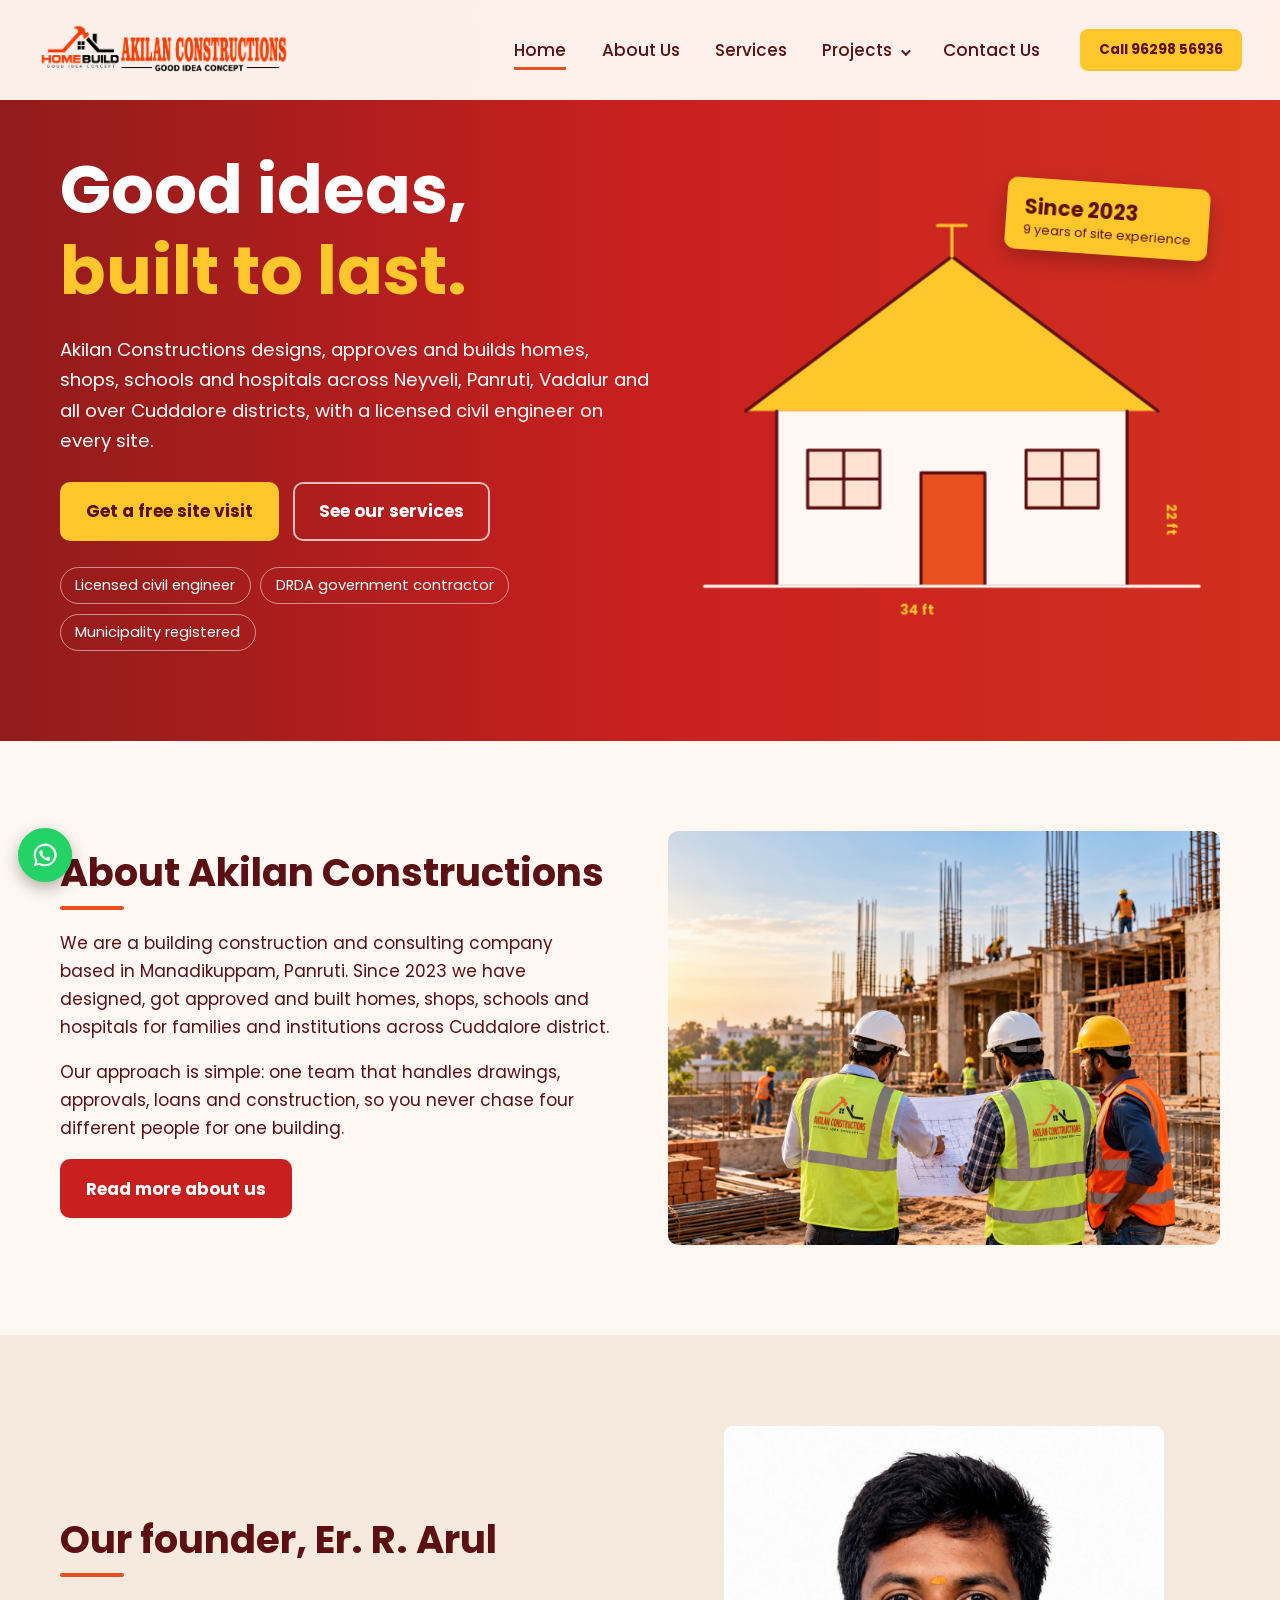
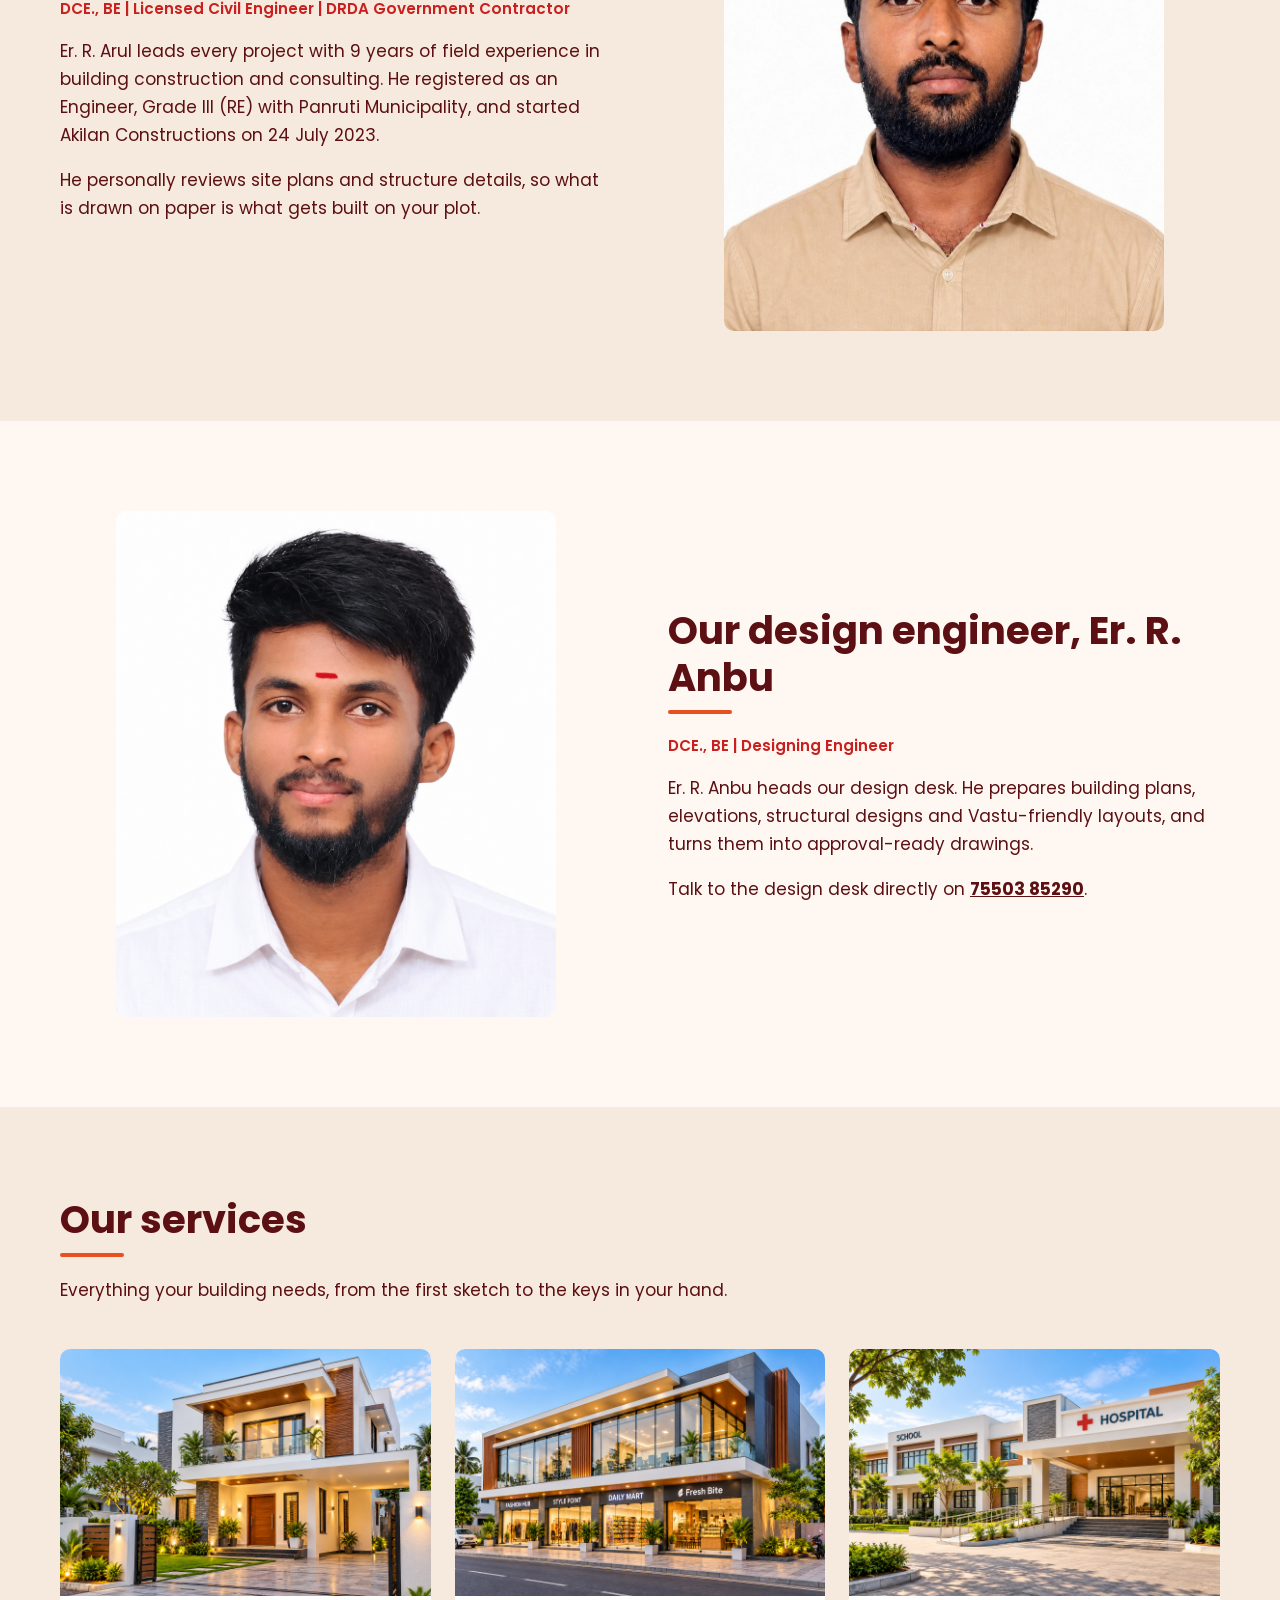
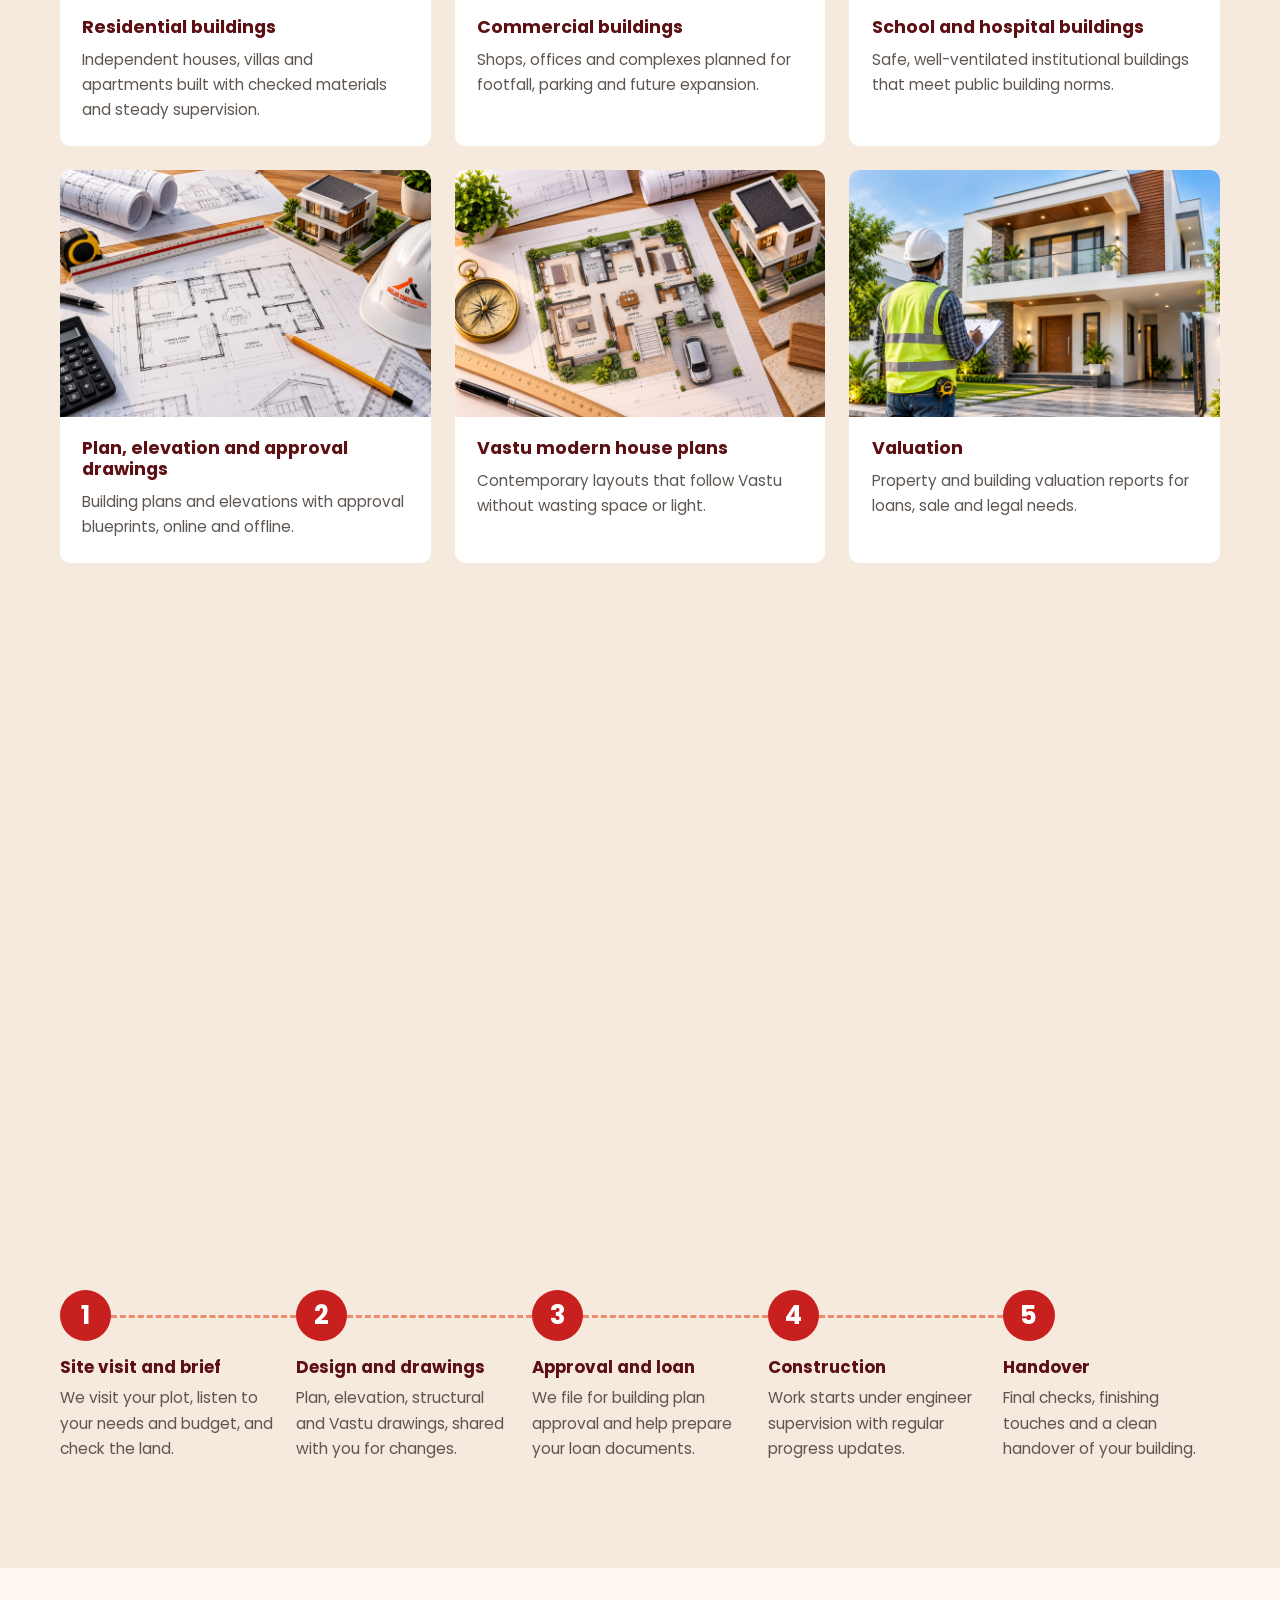
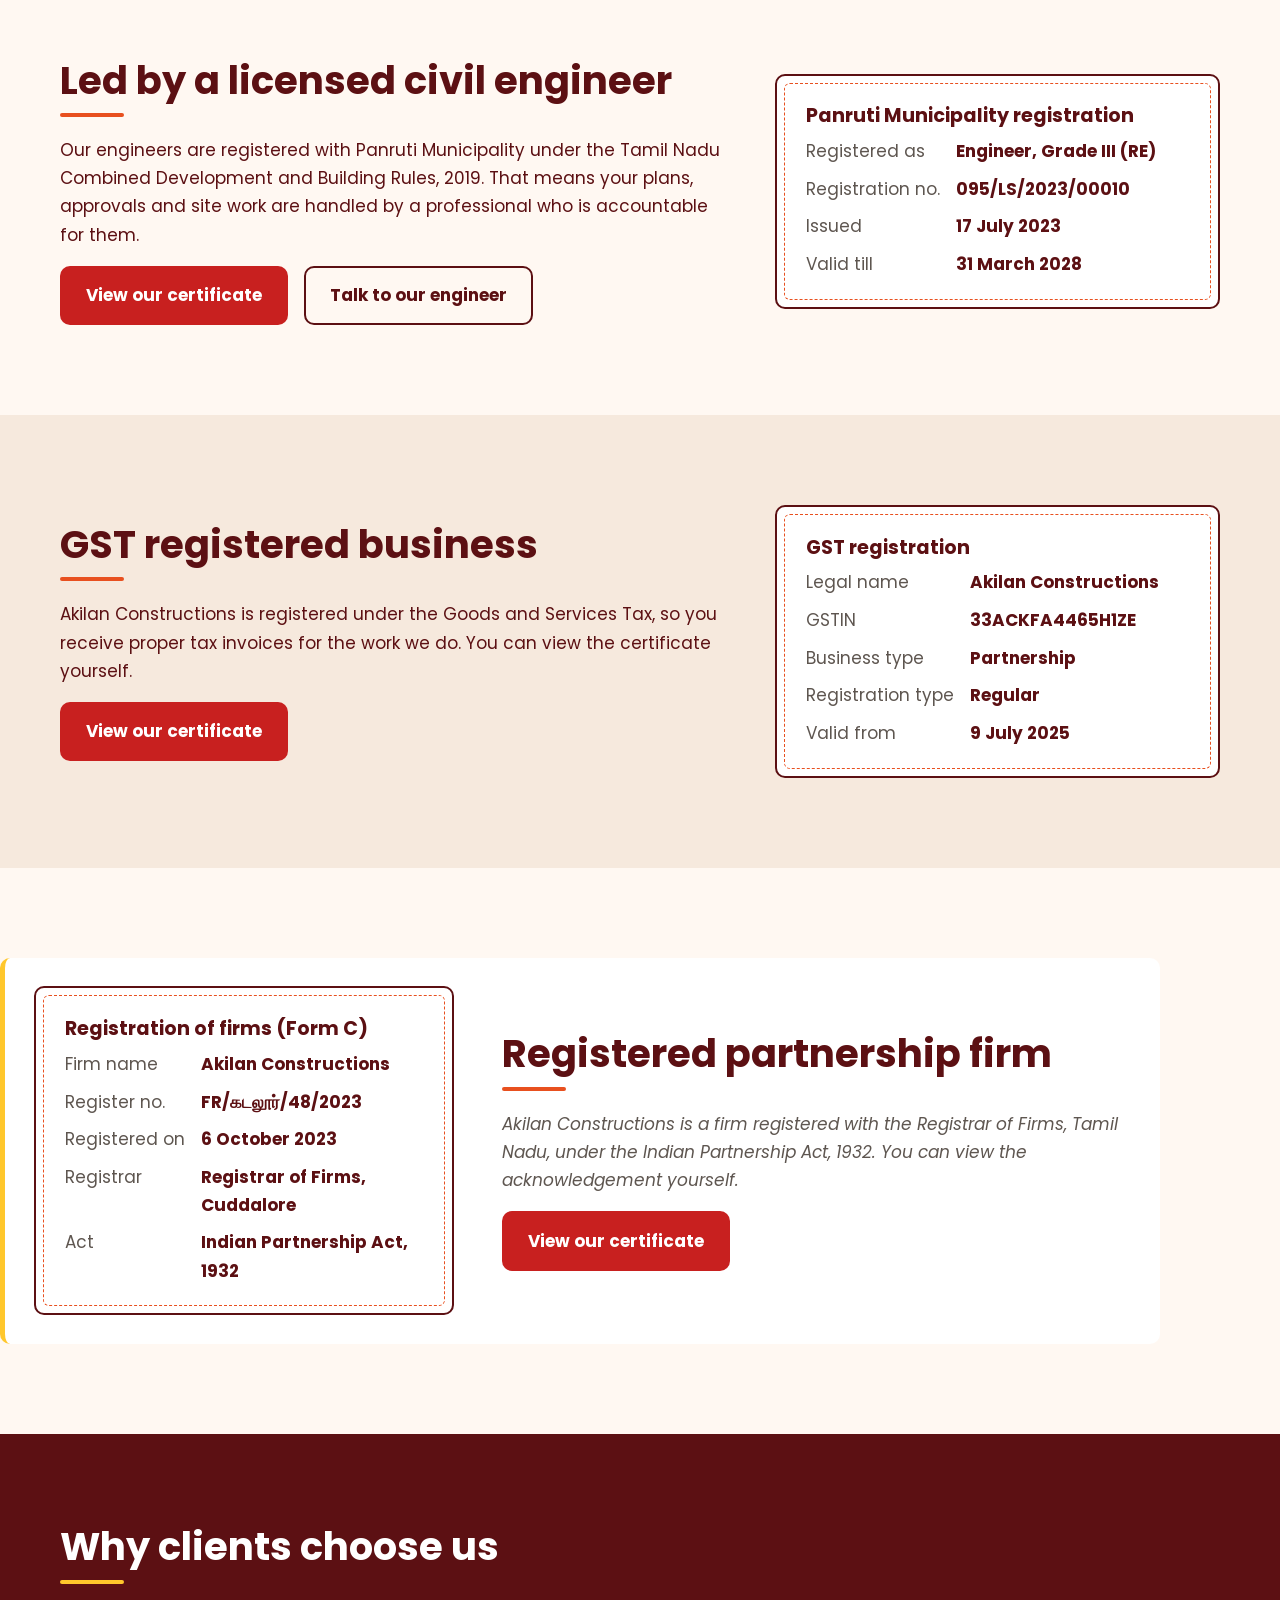
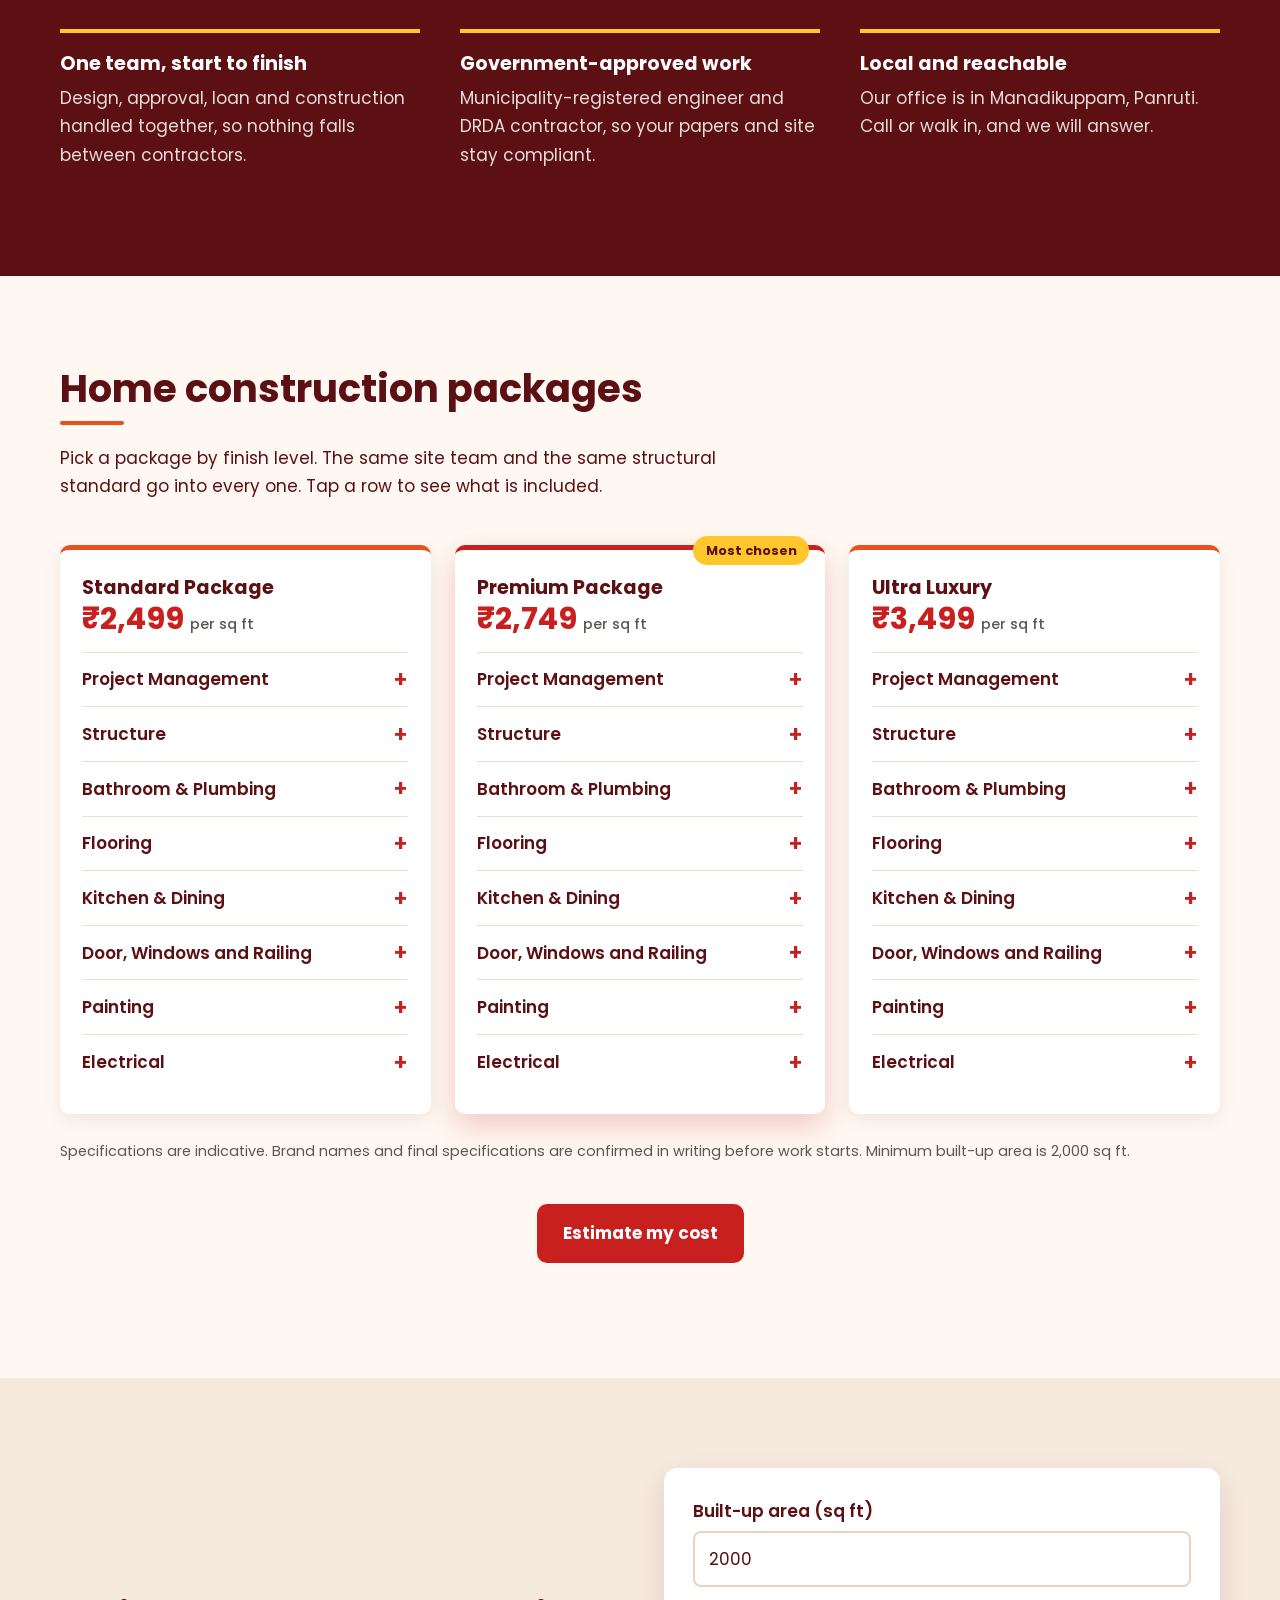
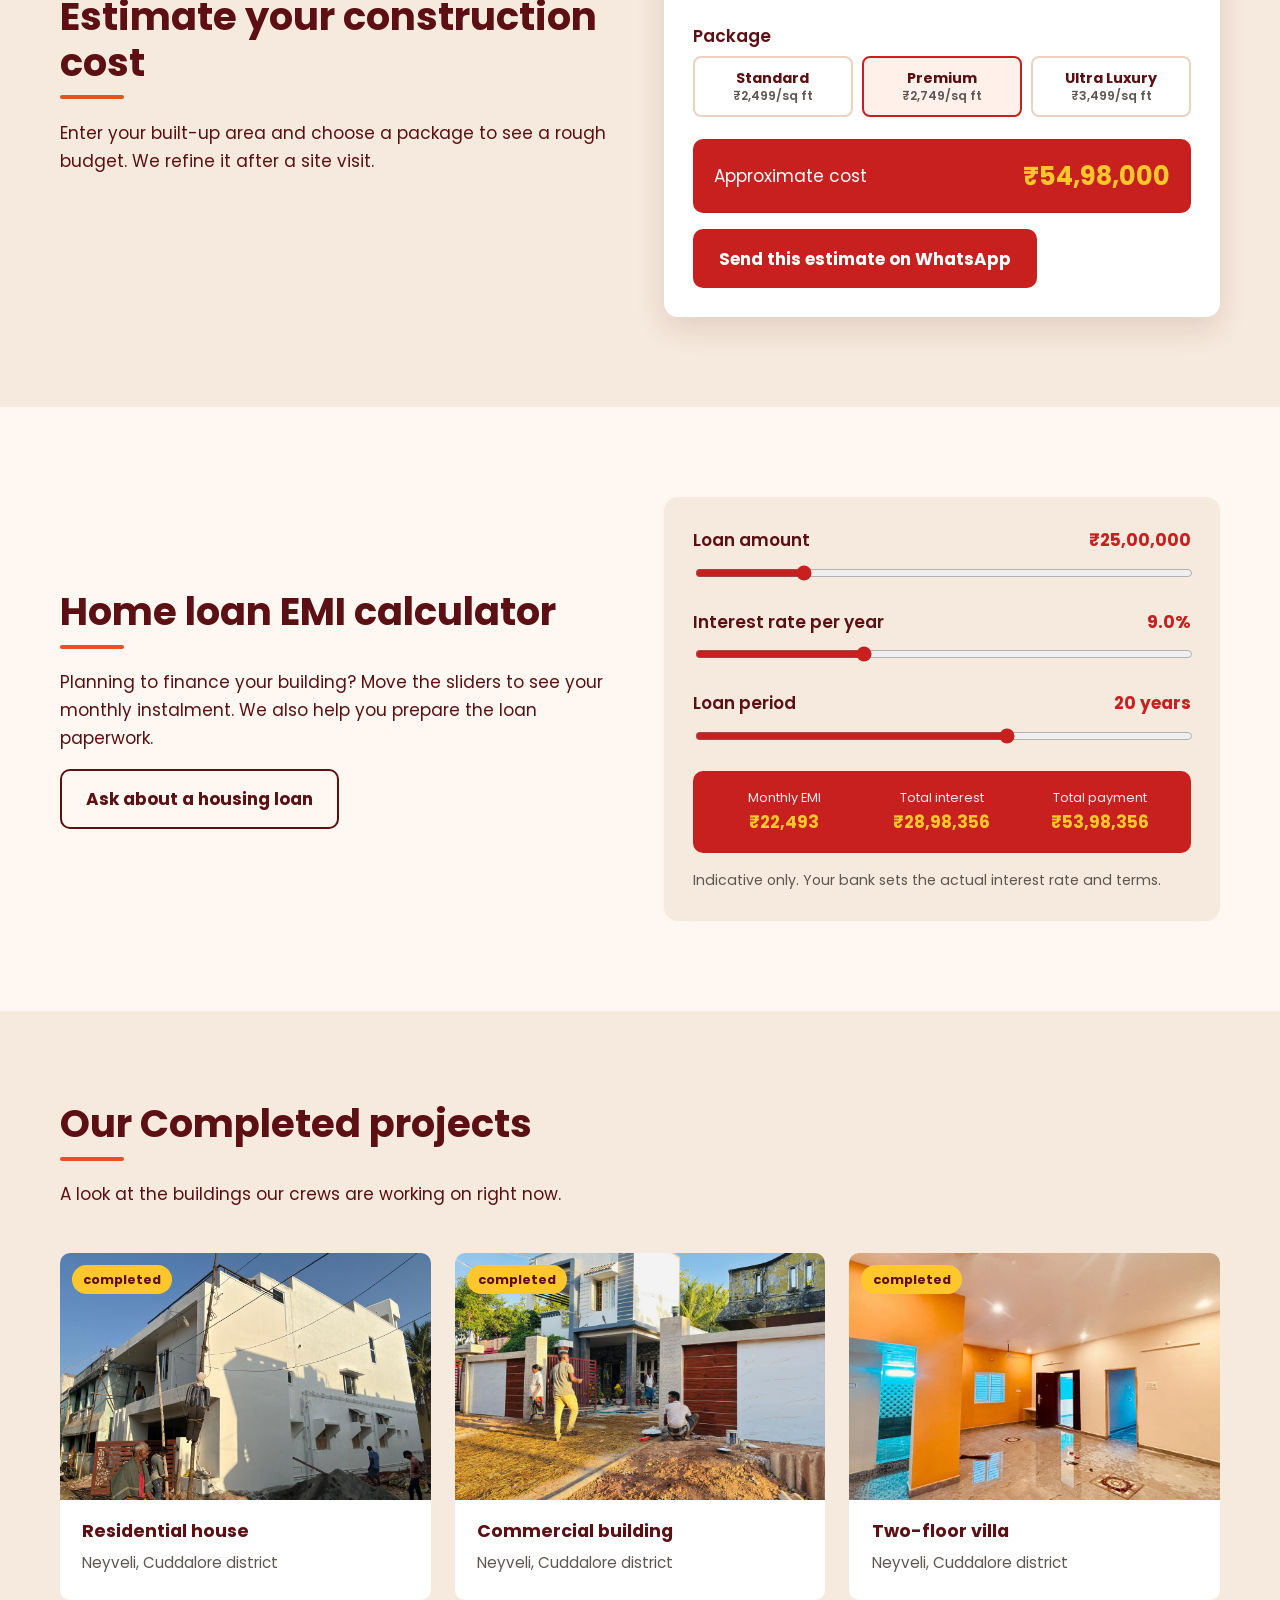
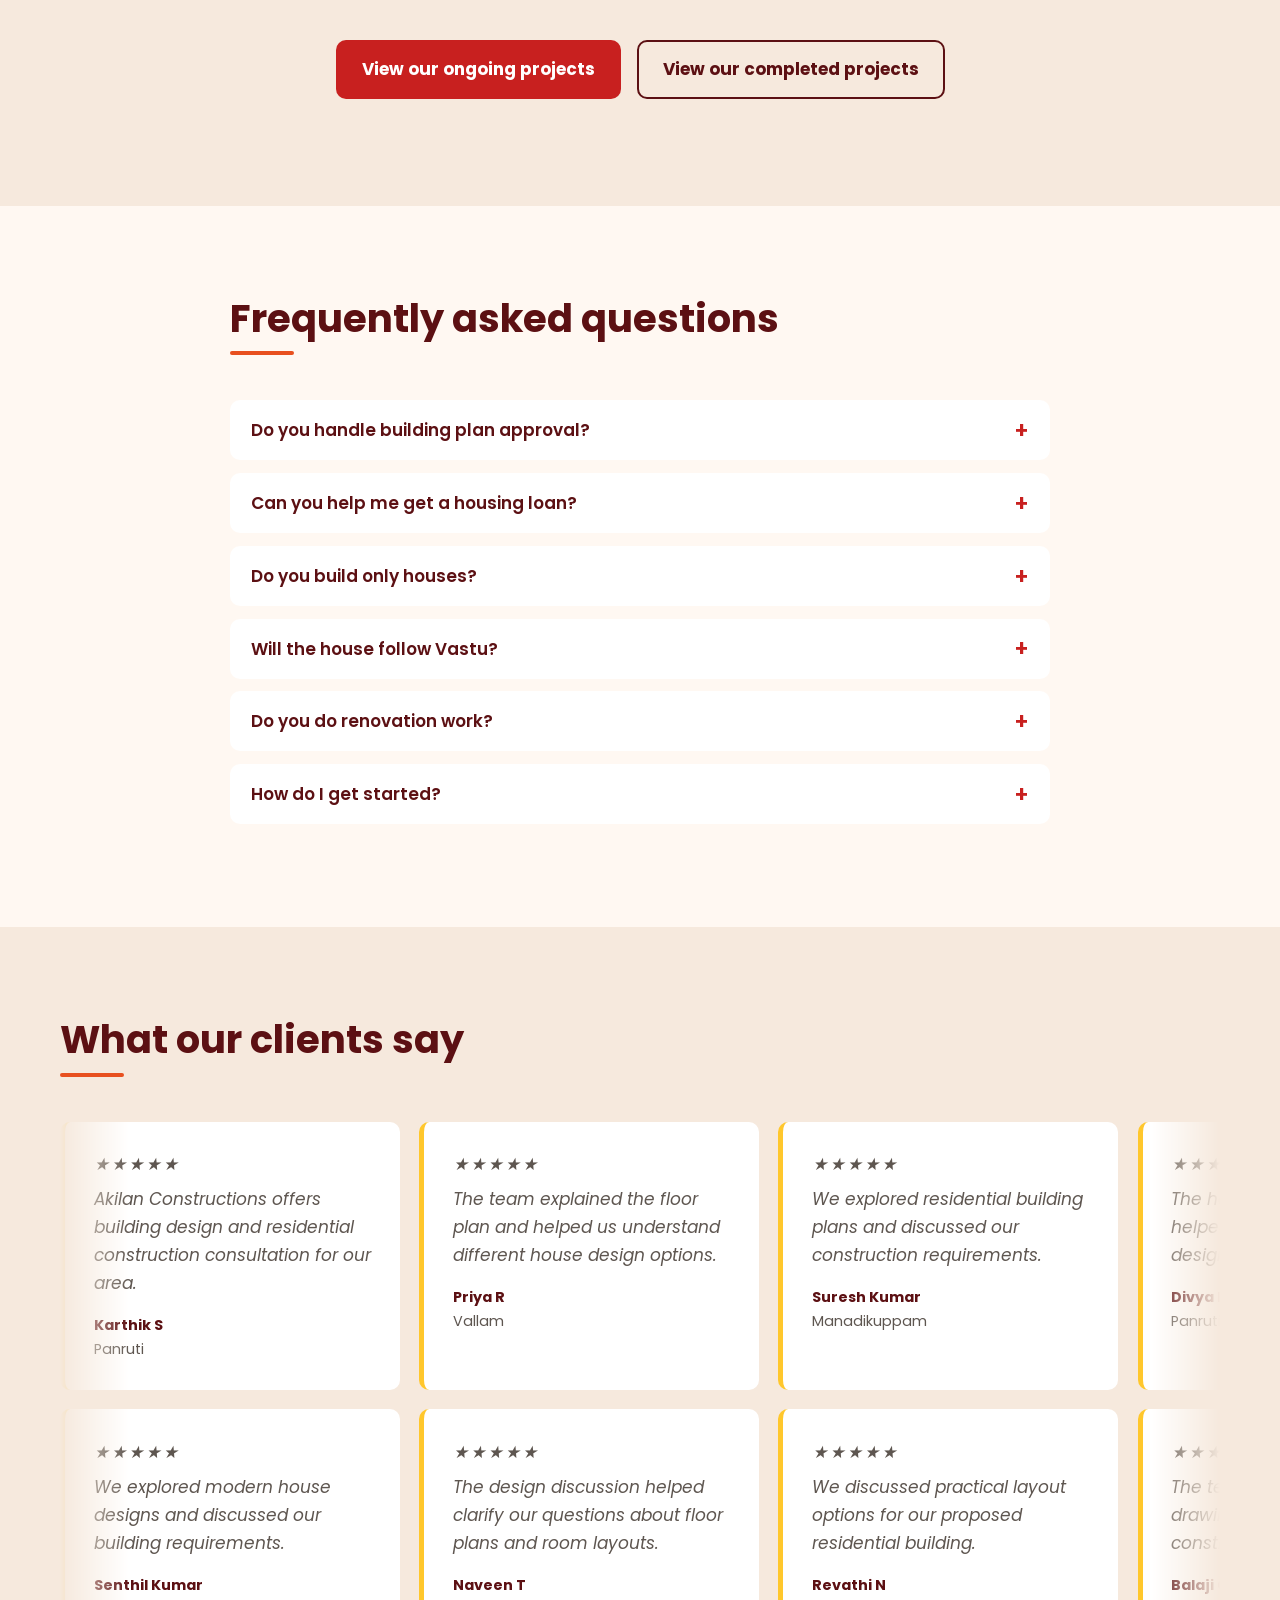
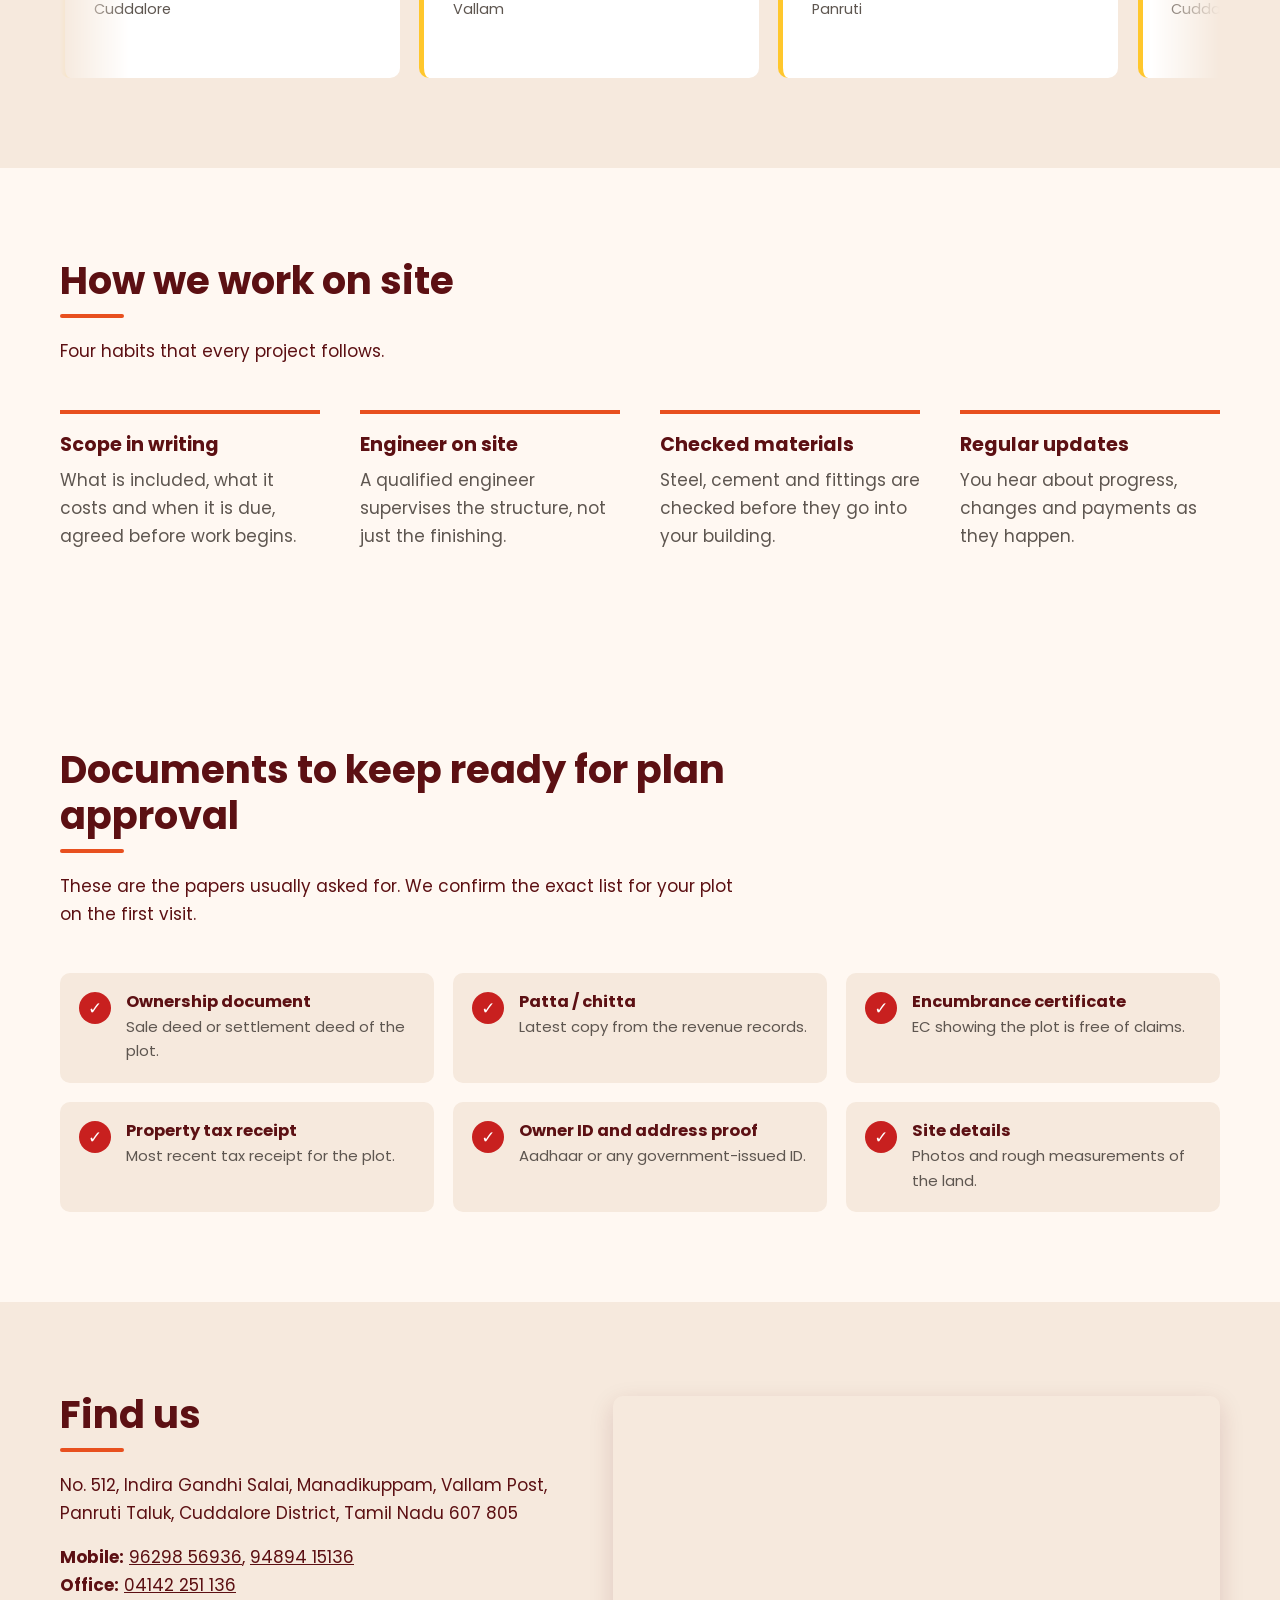
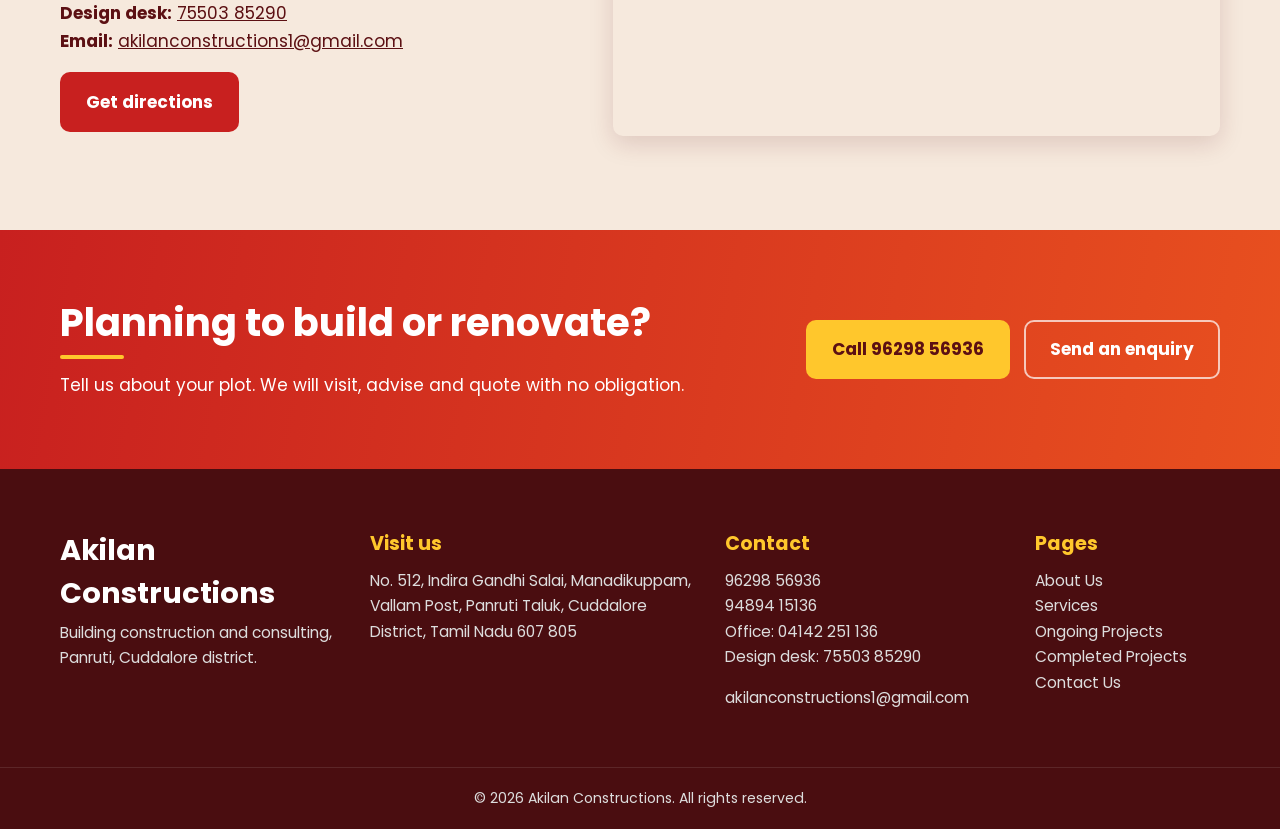
==== commit 9040e5c9: "Update index.html" ====
--- a/index.html
+++ b/index.html
@@ -47,7 +47,7 @@
   <div class="container hero-grid">
     <div class="hero-copy">
       <h1><span class="line">Good ideas,</span><span class="line">built to last.</span></h1>
-      <p class="lead">Akilan Constructions designs, approves and builds homes, shops, schools and hospitals across Panruti and Cuddalore district, with a licensed civil engineer on every site.</p>
+      <p class="lead">Akilan Constructions designs, approves and builds homes, shops, schools and hospitals across Neyveli, Panruti, Vadalur and all over Cuddalore districts, with a licensed civil engineer on every site.</p>
       <div class="hero-actions">
         <a href="contact.html" class="btn btn-red">Get a free site visit</a>
         <a href="services.html" class="btn btn-ghost">See our services</a>
@@ -291,11 +291,11 @@
 <!-- ONGOING PROJECTS -->
 <section class="section alt" id="projects">
   <div class="container">
-    <div class="section-head reveal"><h2>Our ongoing projects</h2><p>A look at the buildings our crews are working on right now.</p></div>
+    <div class="section-head reveal"><h2>Our Completed projects</h2><p>A look at the buildings our crews are working on right now.</p></div>
     <div class="svc-grid proj-grid">
-      <article class="svc reveal"><figure class="photo"><img src="images/project-1.jpg" alt="Ongoing residential project" loading="lazy"><span class="badge">Ongoing</span></figure><div><h3>Residential house</h3><p>Panruti, Cuddalore district</p></div></article>
-      <article class="svc reveal"><figure class="photo"><img src="images/project-2.jpg" alt="Ongoing commercial project" loading="lazy"><span class="badge">Ongoing</span></figure><div><h3>Commercial building</h3><p>Panruti, Cuddalore district</p></div></article>
-      <article class="svc reveal"><figure class="photo"><img src="images/project-3.jpg" alt="Ongoing villa project" loading="lazy"><span class="badge">Ongoing</span></figure><div><h3>Two-floor villa</h3><p>Panruti, Cuddalore district</p></div></article>
+      <article class="svc reveal"><figure class="photo"><img src="images/project-1.jpg" alt="Ongoing residential project" loading="lazy"><span class="badge">completed</span></figure><div><h3>Residential house</h3><p>Neyveli, Cuddalore district</p></div></article>
+      <article class="svc reveal"><figure class="photo"><img src="images/project-2.jpg" alt="Ongoing commercial project" loading="lazy"><span class="badge">completed</span></figure><div><h3>Commercial building</h3><p>Neyveli, Cuddalore district</p></div></article>
+      <article class="svc reveal"><figure class="photo"><img src="images/project-3.jpg" alt="Ongoing villa project" loading="lazy"><span class="badge">completed</span></figure><div><h3>Two-floor villa</h3><p>Neyveli, Cuddalore district</p></div></article>
     </div>
     <p class="center btn-row reveal">
       <a href="ongoing-projects.html" class="btn btn-red">View our ongoing projects</a>
@@ -357,6 +357,7 @@
 </section>
 
 <!-- FIND US -->
+<!-- FIND US -->
 <section class="section alt" id="find-us">
   <div class="container find">
     <div class="reveal">
@@ -366,10 +367,10 @@
       <strong>Office:</strong> <a href="tel:04142251136">04142 251 136</a><br>
       <strong>Design desk:</strong> <a href="tel:+917550385290">75503 85290</a><br>
       <strong>Email:</strong> <a href="mailto:akilanconstructions1@gmail.com">akilanconstructions1@gmail.com</a></p>
-      <a class="btn btn-red" target="_blank" rel="noopener" href="https://www.google.com/maps/search/?api=1&query=Manadikuppam+Panruti+Tamil+Nadu+607805">Get directions</a>
+      <a class="btn btn-red" target="_blank" rel="noopener" href="https://maps.app.goo.gl/yKV71jLsApithpVV9">Get directions</a>
     </div>
     <div class="map reveal">
-      <iframe title="Akilan Constructions location" loading="lazy" referrerpolicy="no-referrer-when-downgrade" src="https://www.google.com/maps?q=Manadikuppam,+Panruti,+Tamil+Nadu+607805&amp;output=embed"></iframe>
+      <iframe title="Akilan Constructions location" loading="lazy" allowfullscreen referrerpolicy="strict-origin-when-cross-origin" src="https://www.google.com/maps/embed?pb=!1m18!1m12!1m3!1d3907.558177041233!2d79.5076843!3d11.654799599999999!2m3!1f0!2f0!3f0!3m2!1i1024!2i768!4f13.1!3m3!1m2!1s0x3a54b121413fc99f%3A0xd68114299c60a608!2sAKILAN%20CONSTRUCTIONS!5e0!3m2!1sen!2sin!4v1793001490241!5m2!1sen!2sin"></iframe>
     </div>
   </div>
 </section>
@@ -457,4 +458,4 @@
 
 <script src="js/script.js"></script>
 </body>
-</html>+</html>
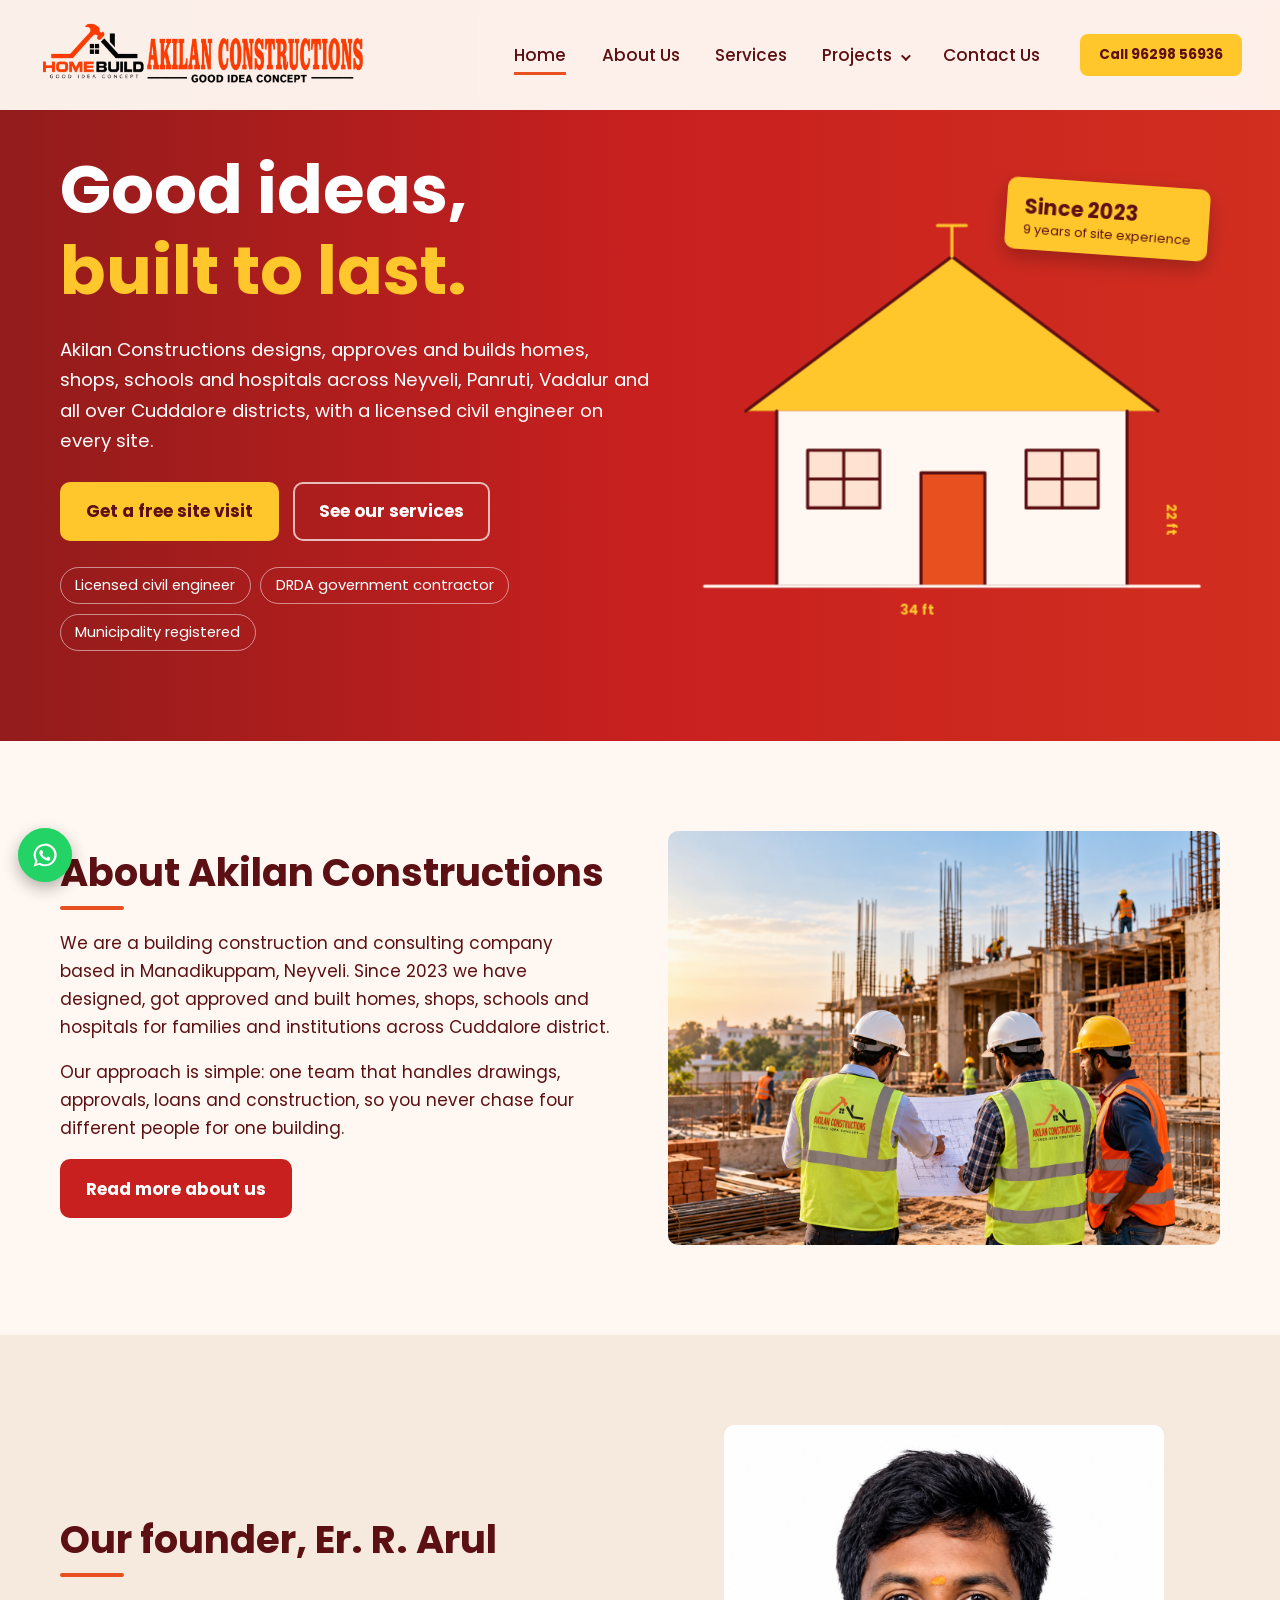
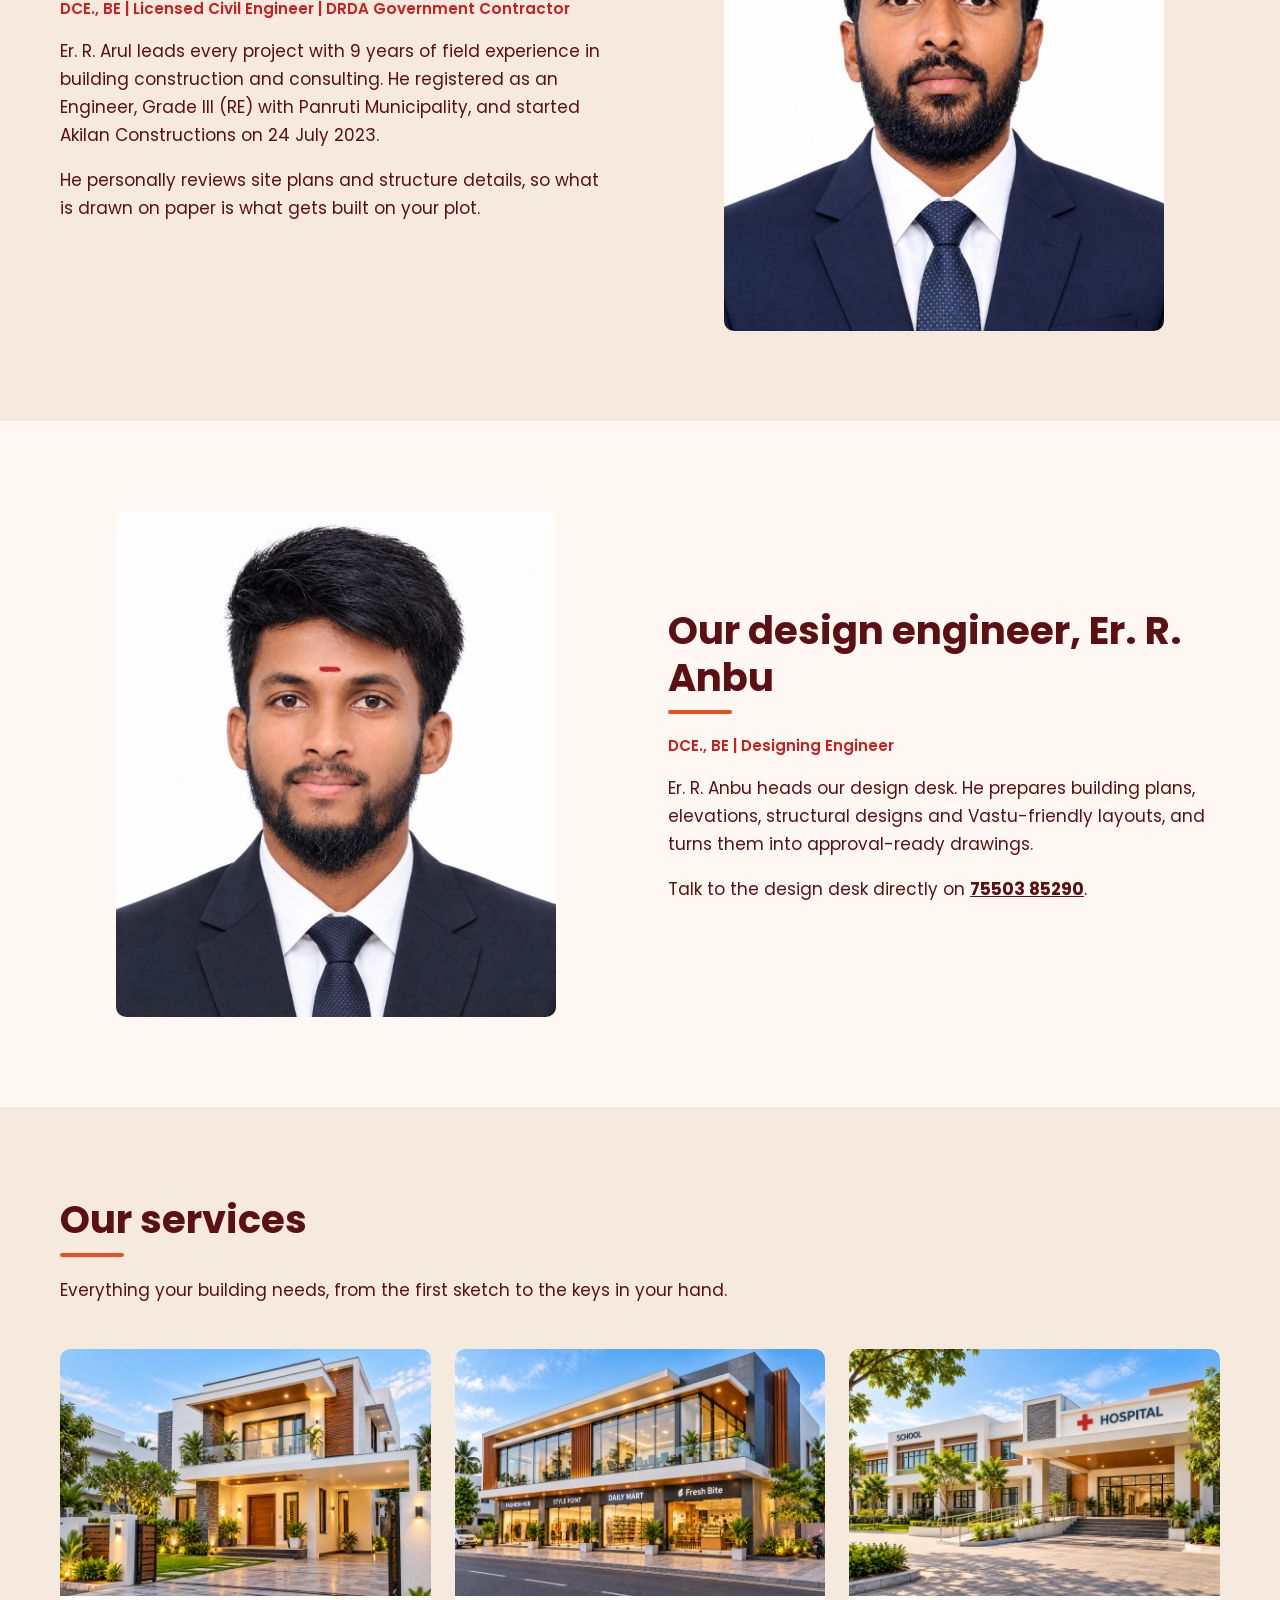
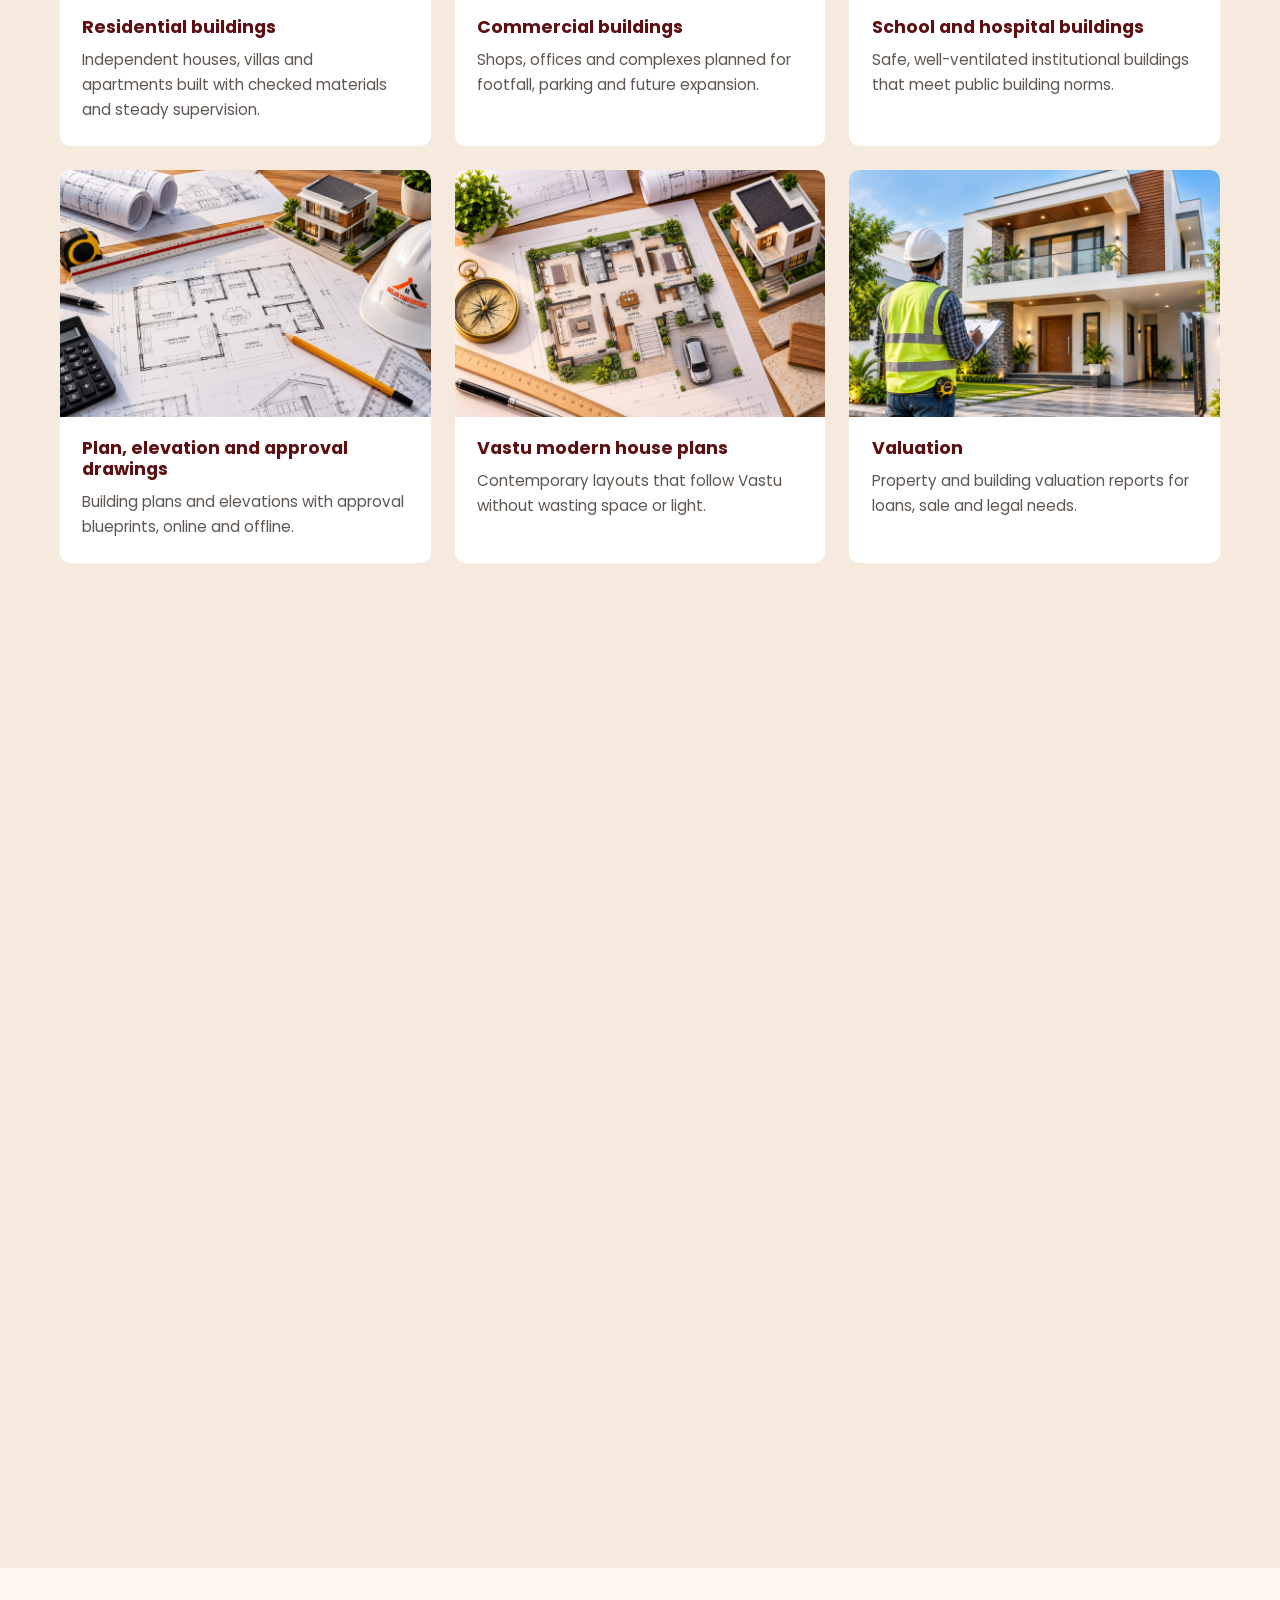
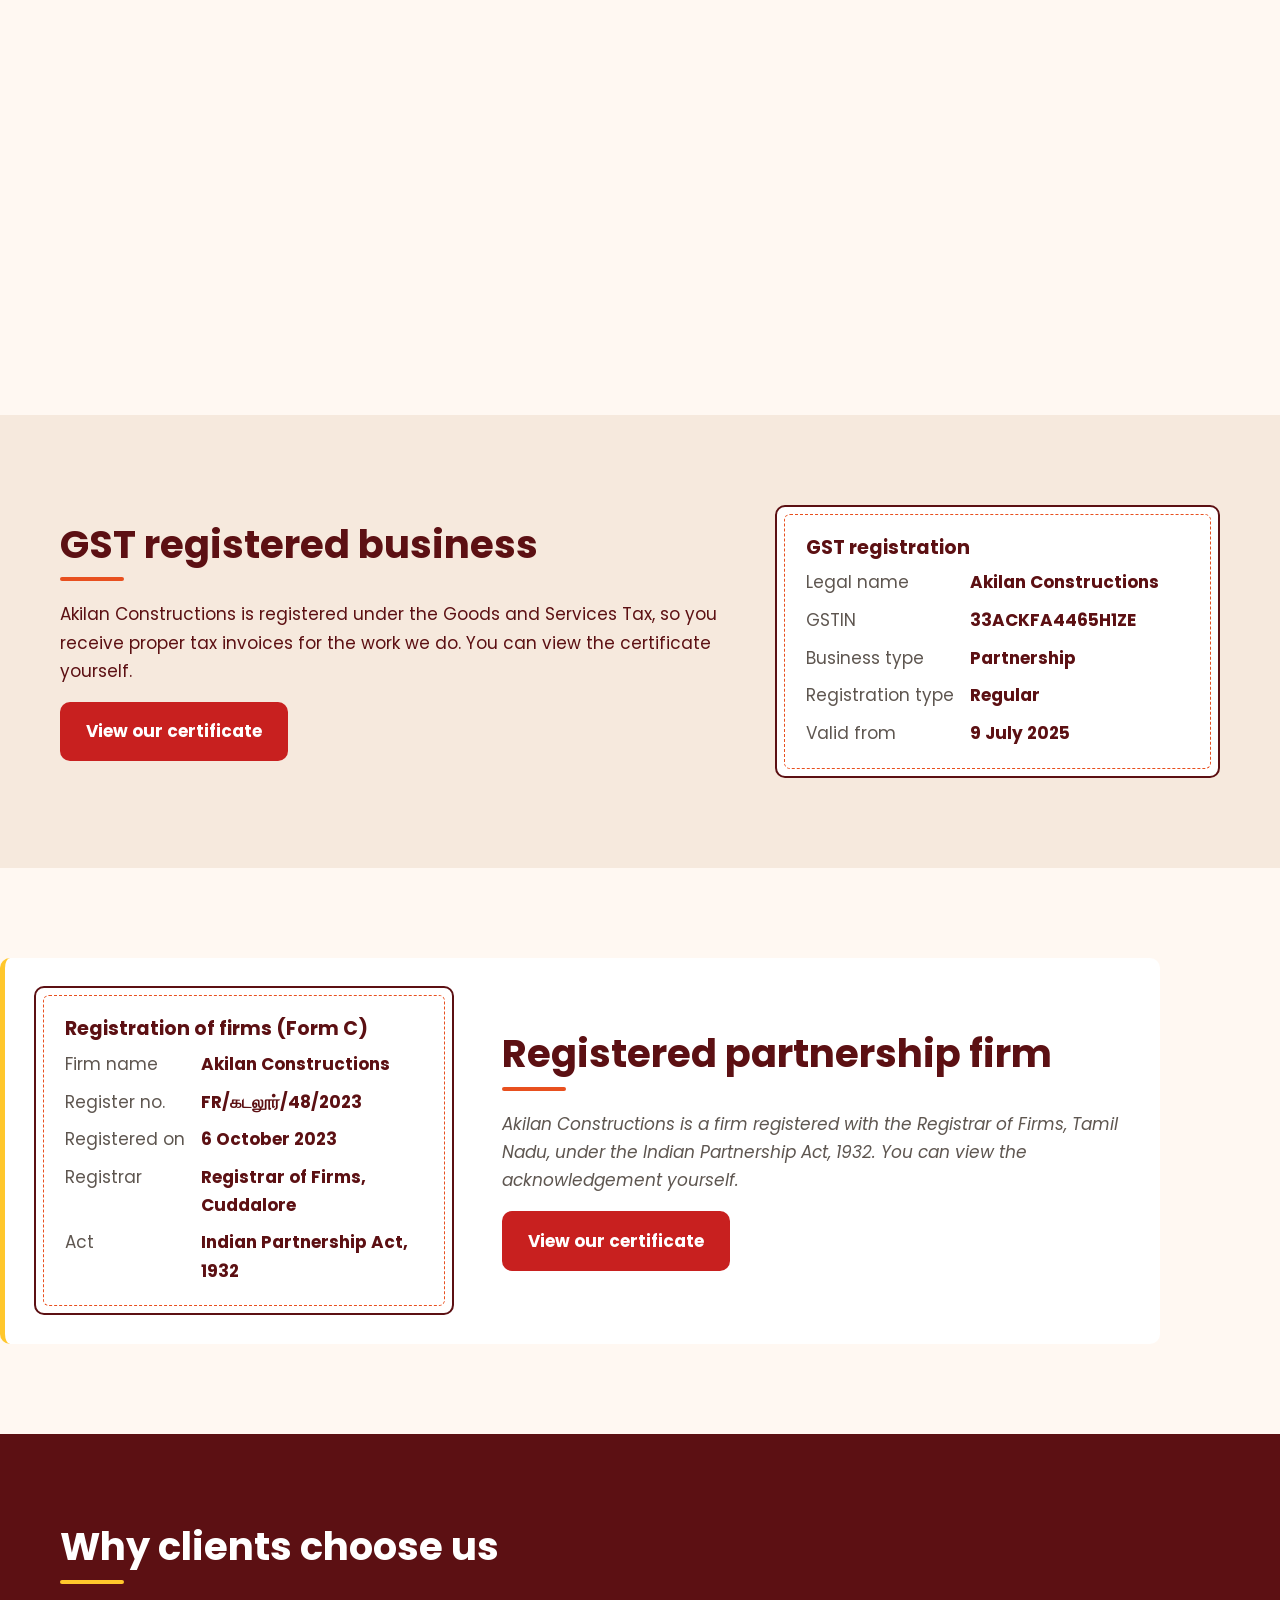
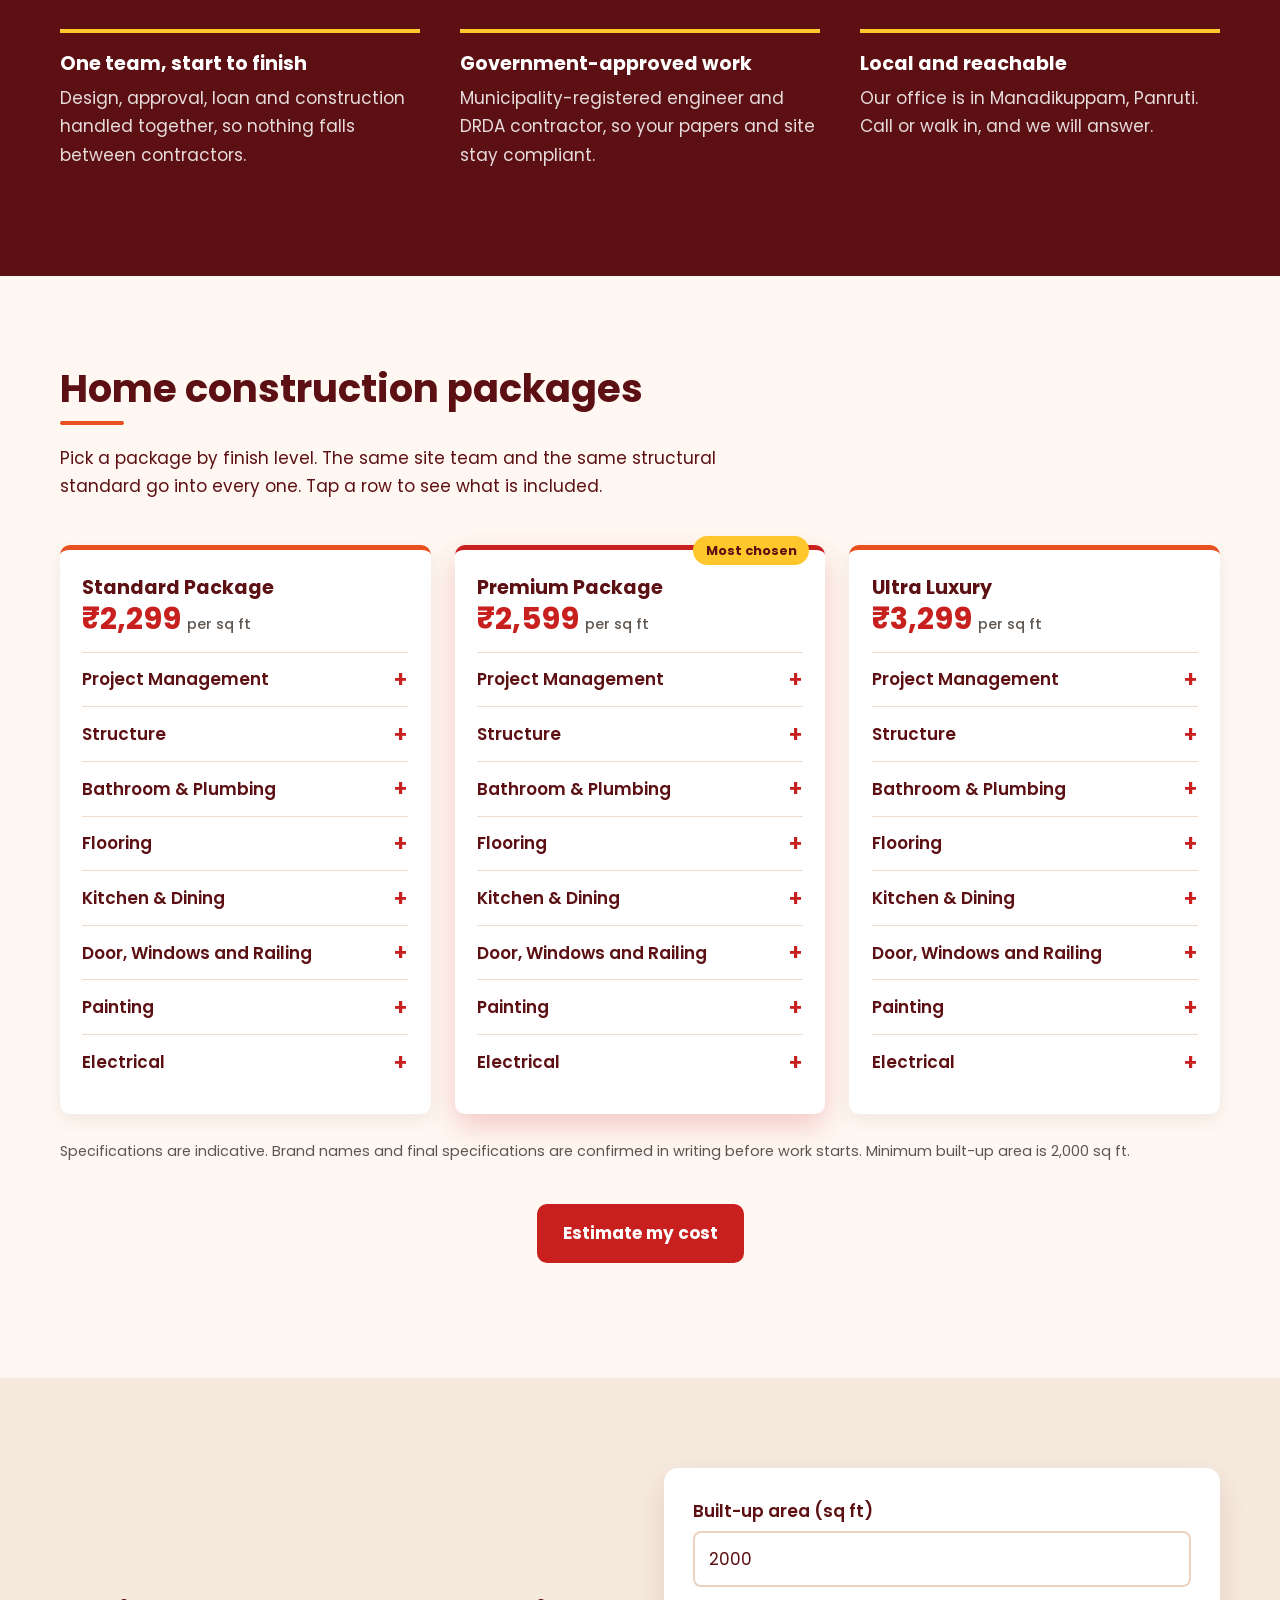
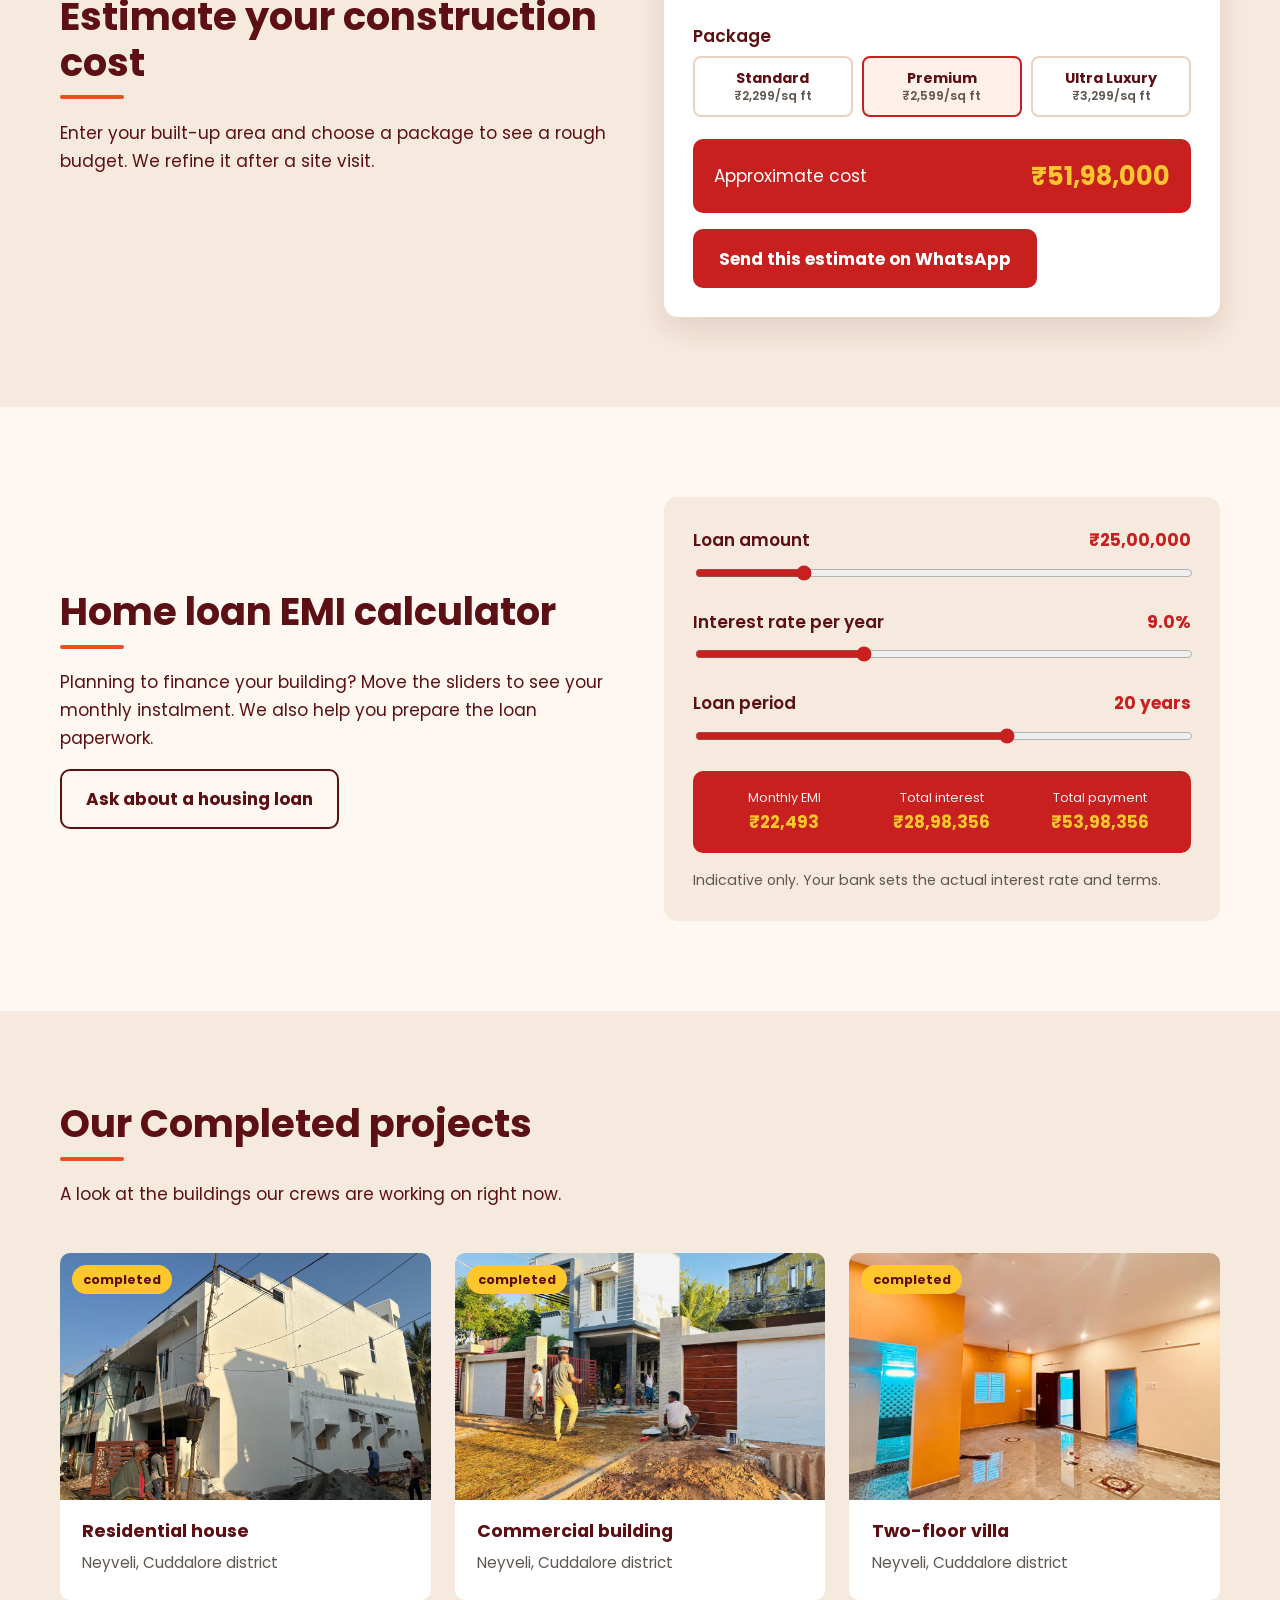
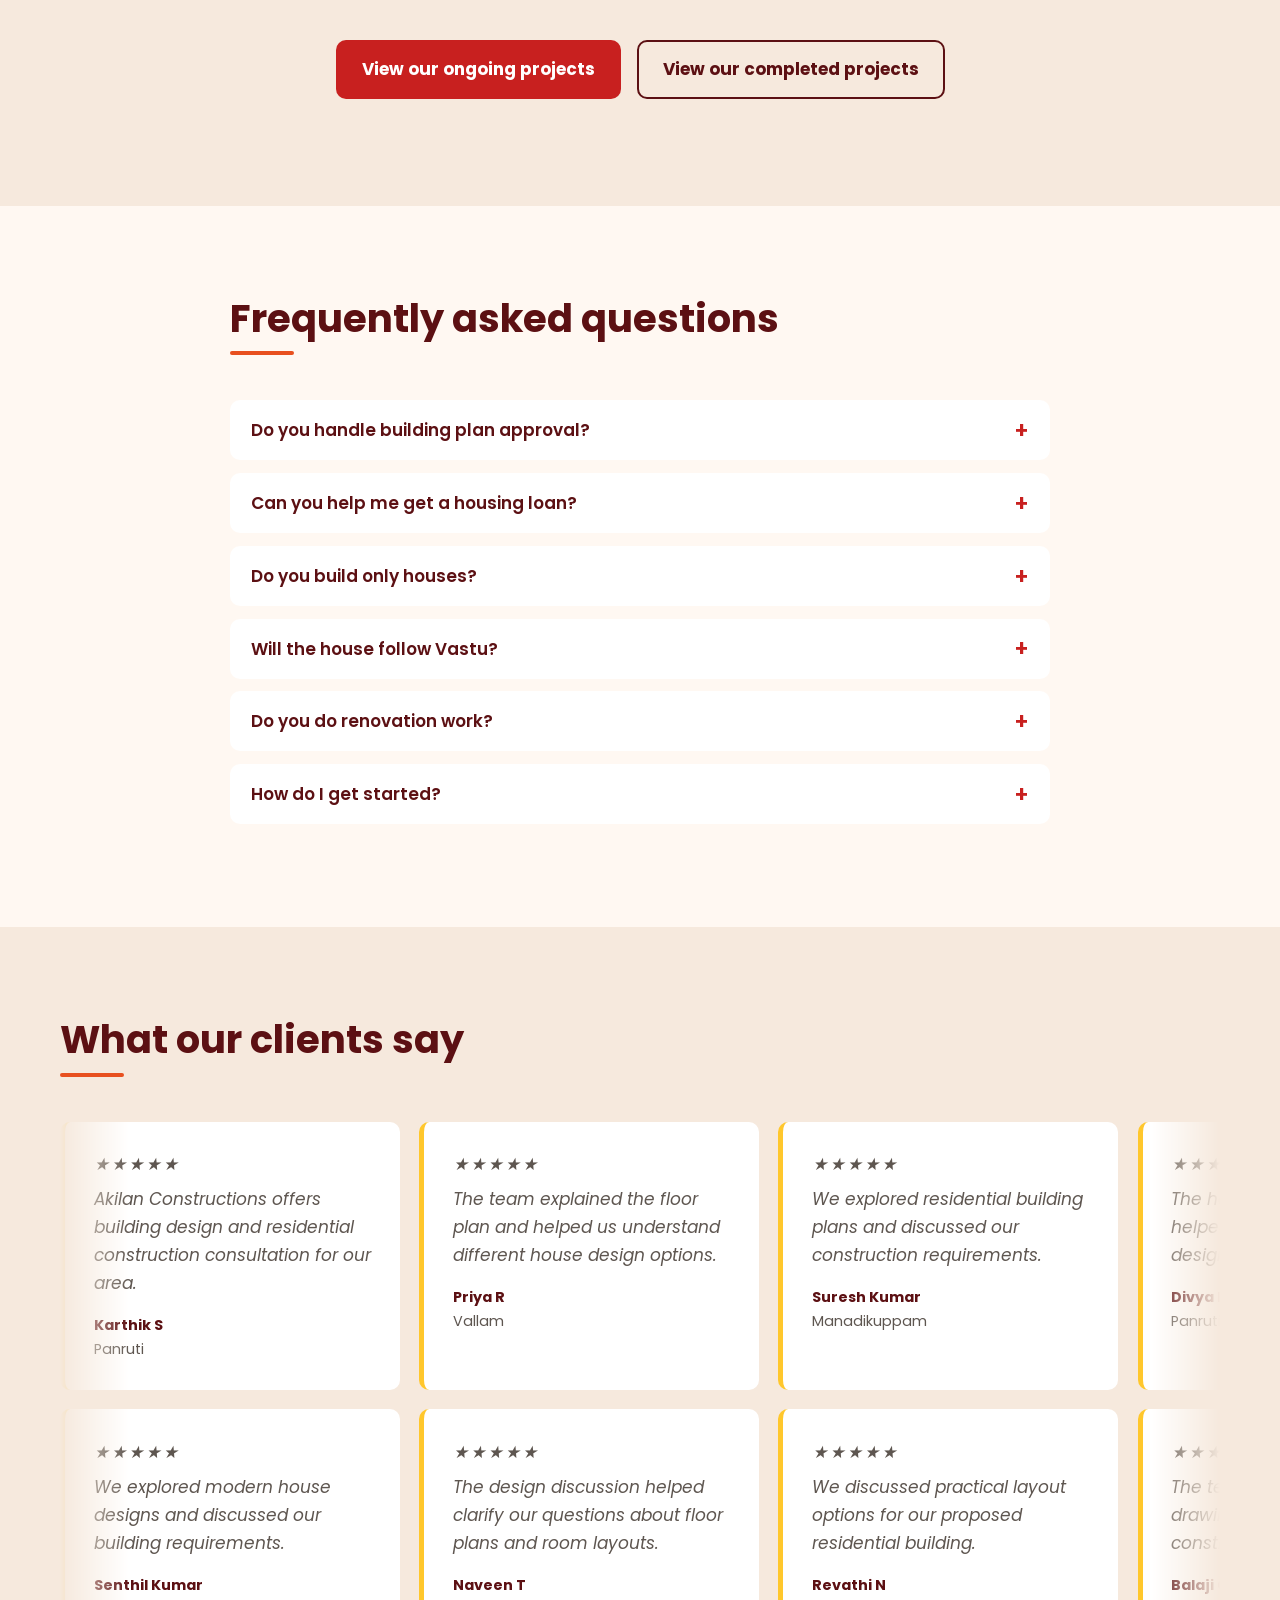
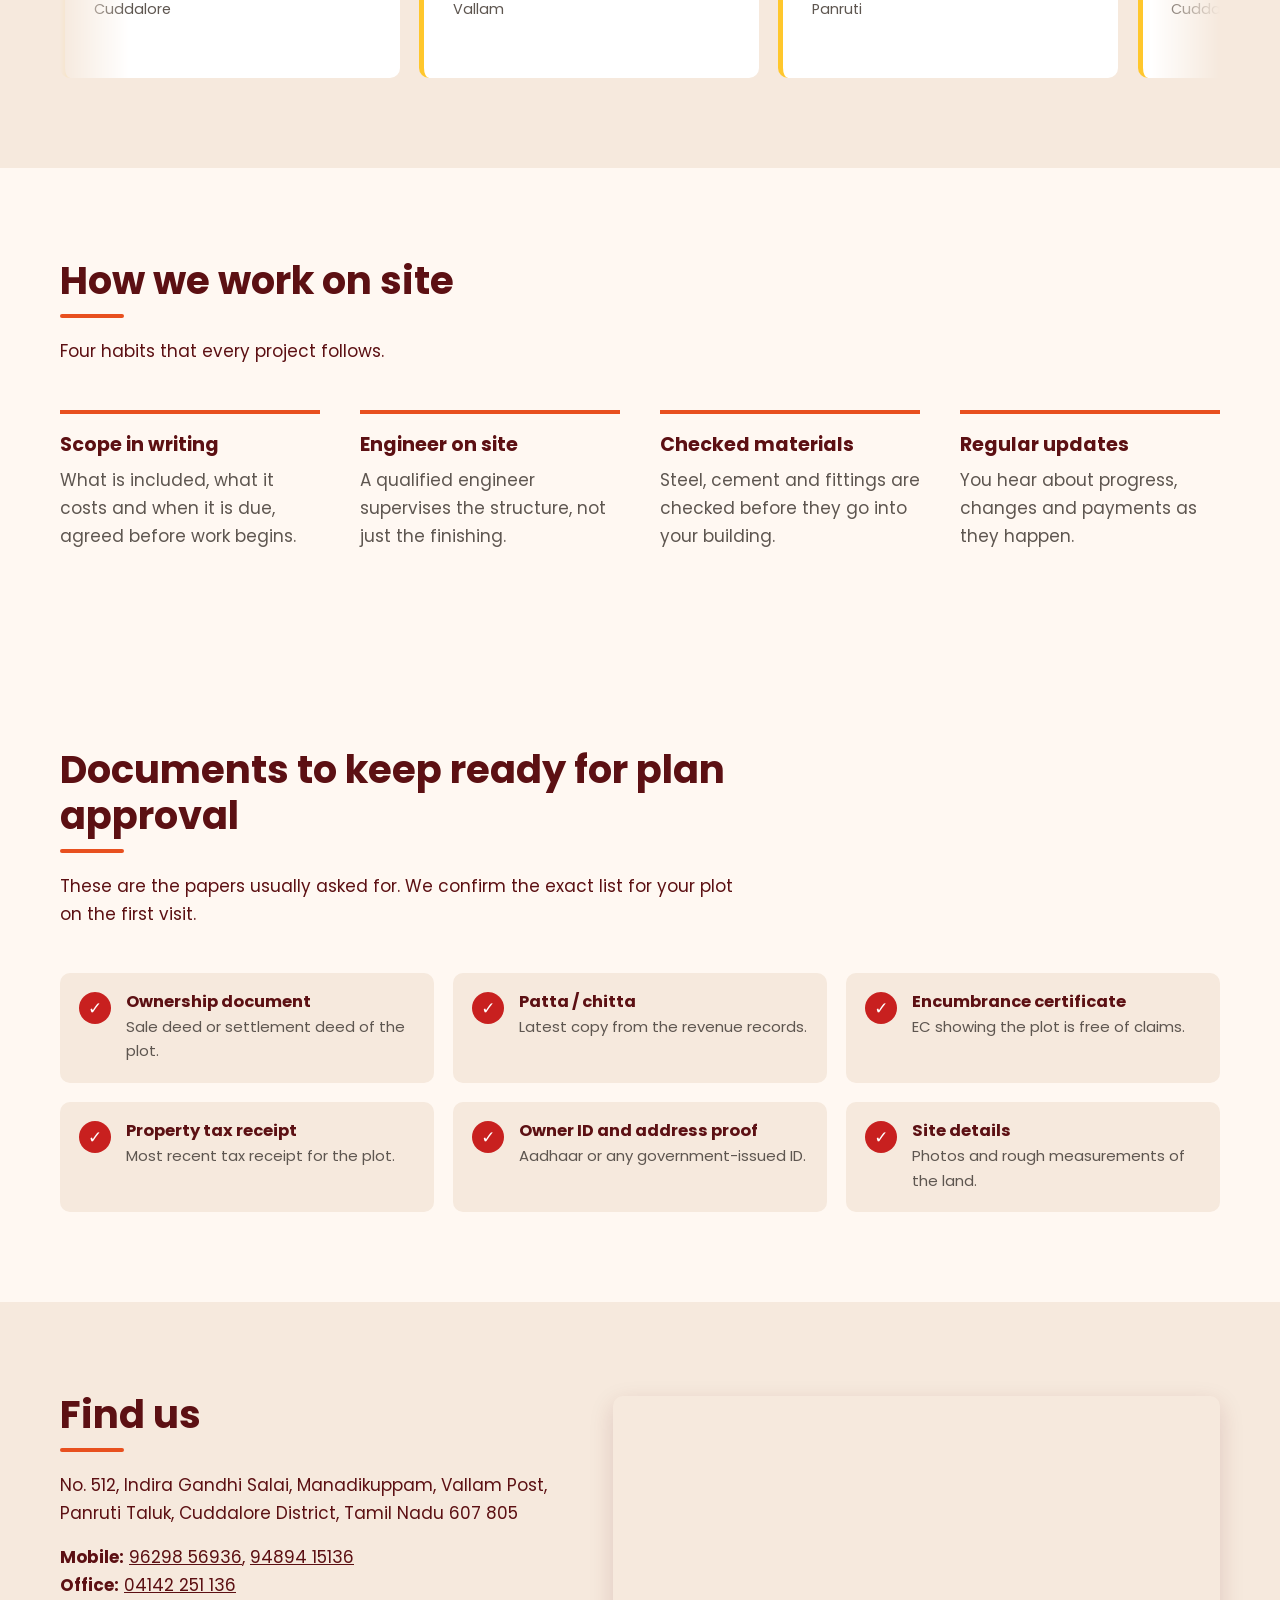
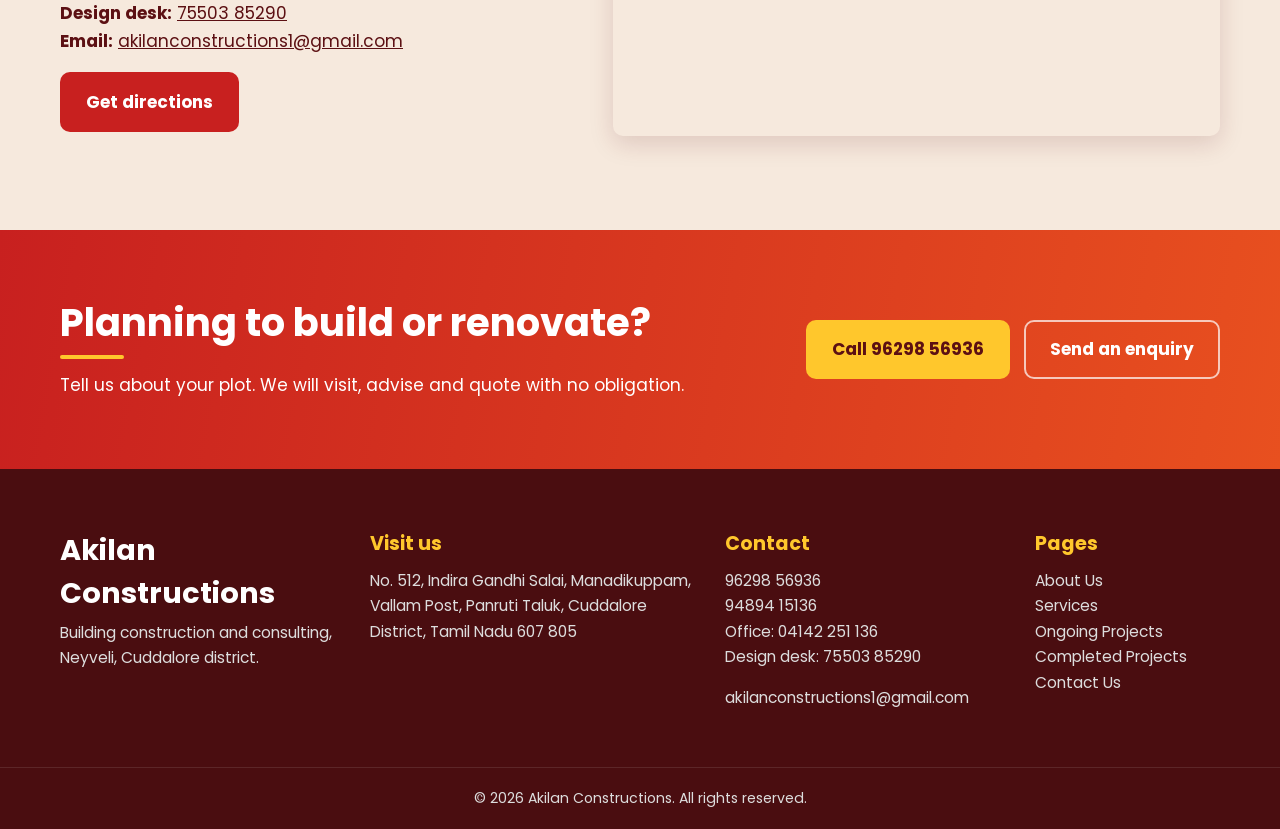
==== commit b4ba103b: "Update index.html" ====
--- a/index.html
+++ b/index.html
@@ -3,8 +3,8 @@
 <head>
 <meta charset="UTF-8">
 <meta name="viewport" content="width=device-width, initial-scale=1">
-<title>Akilan Constructions | Building Construction &amp; Consulting, Panruti</title>
-<meta name="description" content="Akilan Constructions, Panruti: residential, commercial, school and hospital buildings, plan approval, Vastu house plans, valuation and housing loan help.">
+<title>Akilan Constructions | Building Construction &amp; Consulting, Neyveli</title>
+<meta name="description" content="Akilan Constructions, Neyveli: residential, commercial, school and hospital buildings, plan approval, Vastu house plans, valuation and housing loan help.">
 <link rel="preconnect" href="https://fonts.googleapis.com">
 <link rel="preconnect" href="https://fonts.gstatic.com" crossorigin>
 <link href="https://fonts.googleapis.com/css2?family=Poppins:wght@400;500;600;700&display=swap" rel="stylesheet">
@@ -92,7 +92,7 @@
   <div class="container split">
     <div class="reveal">
       <h2>About Akilan Constructions</h2>
-      <p>We are a building construction and consulting company based in Manadikuppam, Panruti. Since 2023 we have designed, got approved and built homes, shops, schools and hospitals for families and institutions across Cuddalore district.</p>
+      <p>We are a building construction and consulting company based in Manadikuppam, Neyveli. Since 2023 we have designed, got approved and built homes, shops, schools and hospitals for families and institutions across Cuddalore district.</p>
       <p>Our approach is simple: one team that handles drawings, approvals, loans and construction, so you never chase four different people for one building.</p>
       <a href="about.html" class="btn btn-red">Read more about us</a>
     </div>
@@ -394,7 +394,7 @@
   <div class="container footer-grid">
     <div>
       <p class="f-brand">Akilan Constructions</p>
-      <p>Building construction and consulting, Panruti, Cuddalore district.</p>
+      <p>Building construction and consulting, Neyveli, Cuddalore district.</p>
     </div>
     <div>
       <h4>Visit us</h4>
--- a/css/style.css
+++ b/css/style.css
@@ -36,10 +36,10 @@
 .site-header{position:fixed;inset:0 0 auto 0;z-index:50;background:rgba(255,248,242,.96);backdrop-filter:blur(8px);transition:box-shadow .3s}
 .site-header.scrolled{box-shadow:0 4px 18px rgba(92,16,19,.15)}
 .nav-wrap{width:100%;padding:0 3%;display:flex;align-items:center;justify-content:space-between;min-height:100px;transition:min-height .3s}
-.site-header.scrolled .nav-wrap{min-height:62px}
+.site-header.scrolled .nav-wrap{min-height:78px}
 .logo{display:flex;align-items:center;gap:.6rem;text-decoration:none}
-.logo img{height:84px;width:auto;display:block;transition:height .3s}
-.site-header.scrolled .logo img{height:50px}
+.logo img{height:110px;width:auto;display:block;transition:height .3s}
+.site-header.scrolled .logo img{height:70px}
 .nav{display:flex;align-items:center;gap:1.6rem}
 .nav ul{list-style:none;margin:0;padding:0;display:flex;gap:.4rem}
 .nav li{position:relative}
@@ -173,7 +173,7 @@
   .section{padding:64px 0}
   .hero{padding:120px 0 60px}
   .service-grid,.why-grid,.steps,.footer-grid{grid-template-columns:1fr}
-  .logo img{height:60px}.nav-wrap{min-height:80px}
+ .logo img{height:78px}.nav-wrap{min-height:100px}
 }
 @media (prefers-reduced-motion:reduce){
   *,*::before,*::after{animation-duration:.01ms!important;animation-delay:0s!important;transition-duration:.01ms!important}
@@ -365,4 +365,10 @@
 @media (max-width:980px){
   .about-grid.rev{grid-template-columns:1fr}
   .about-grid.rev .cert{order:0}
-}+}
+@media (max-width:1100px){.logo img{height:80px}.nav-wrap{min-height:104px}}
+
+/* Working hours */
+.hours-list{display:grid;gap:.4rem}
+.hrs{display:flex;justify-content:space-between;flex-wrap:wrap;gap:.2rem 1rem}
+.hrs span:last-child{font-weight:600;color:var(--yellow)}
